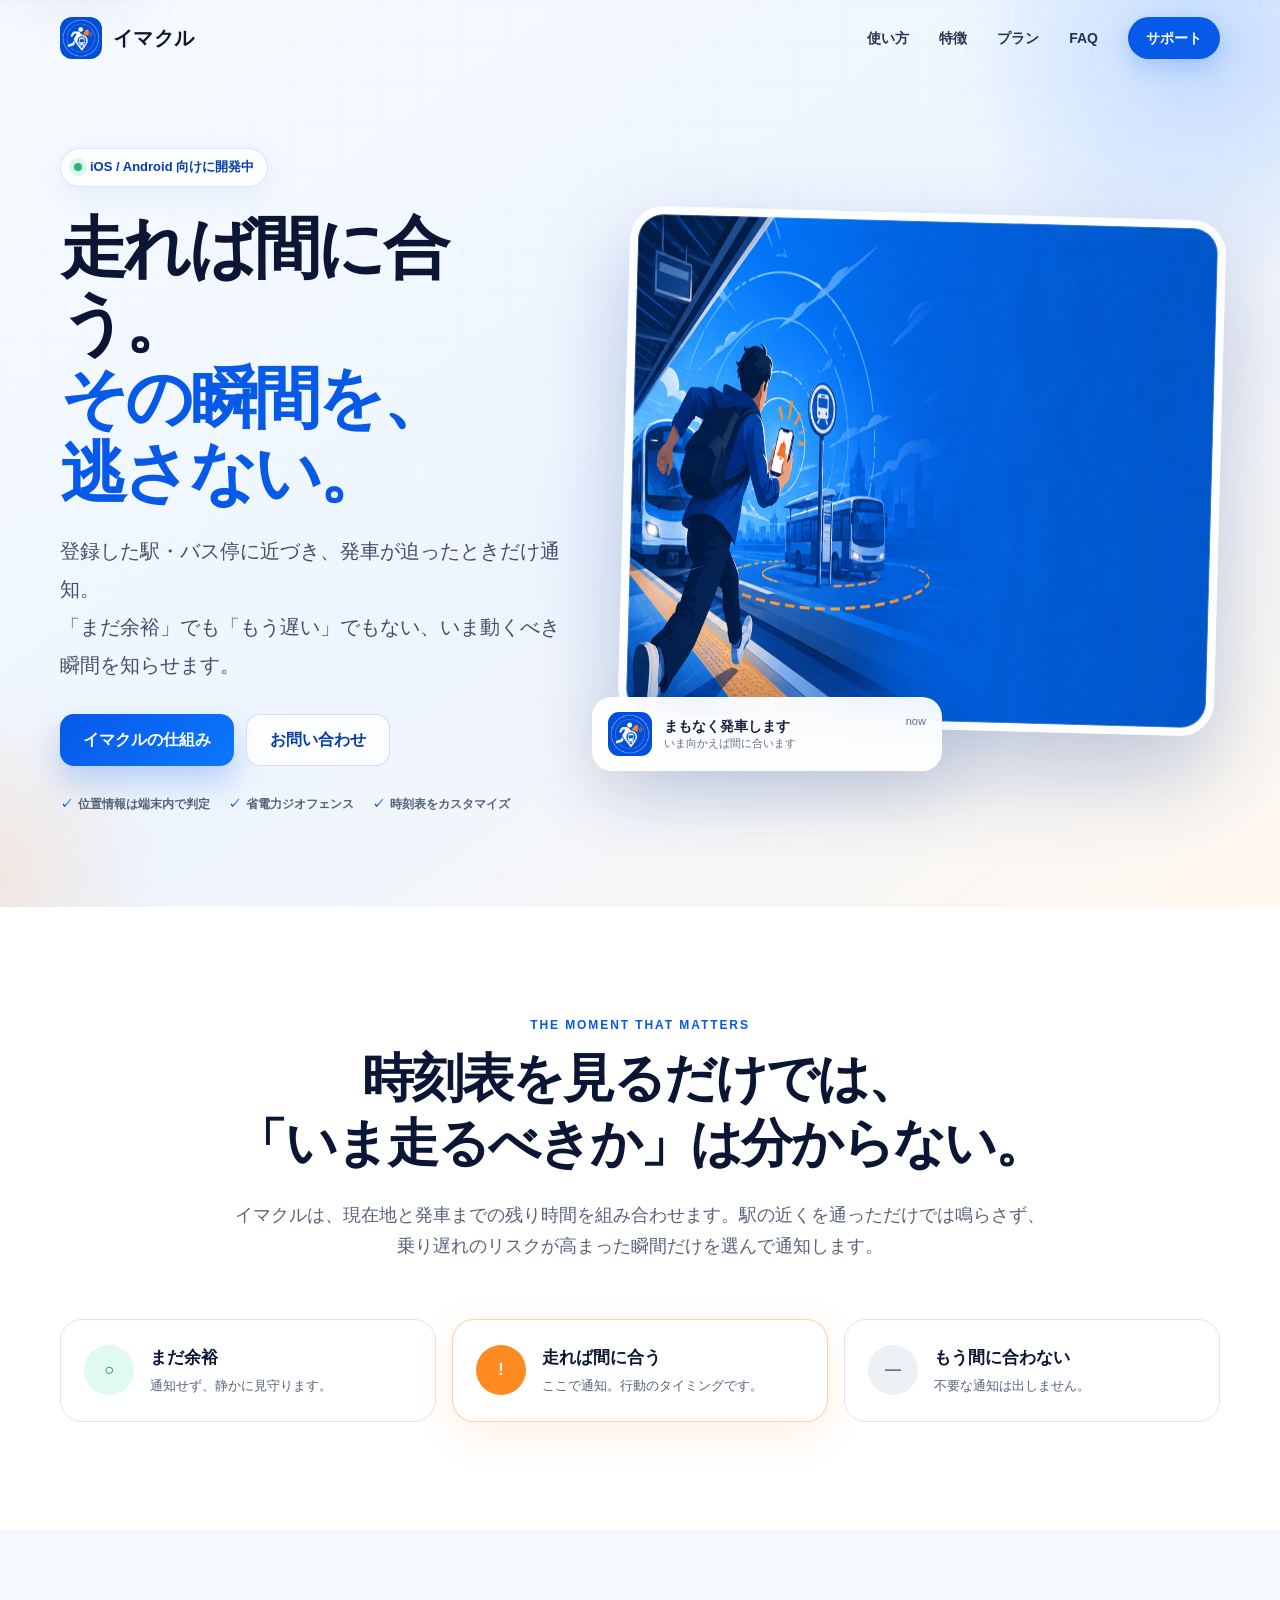
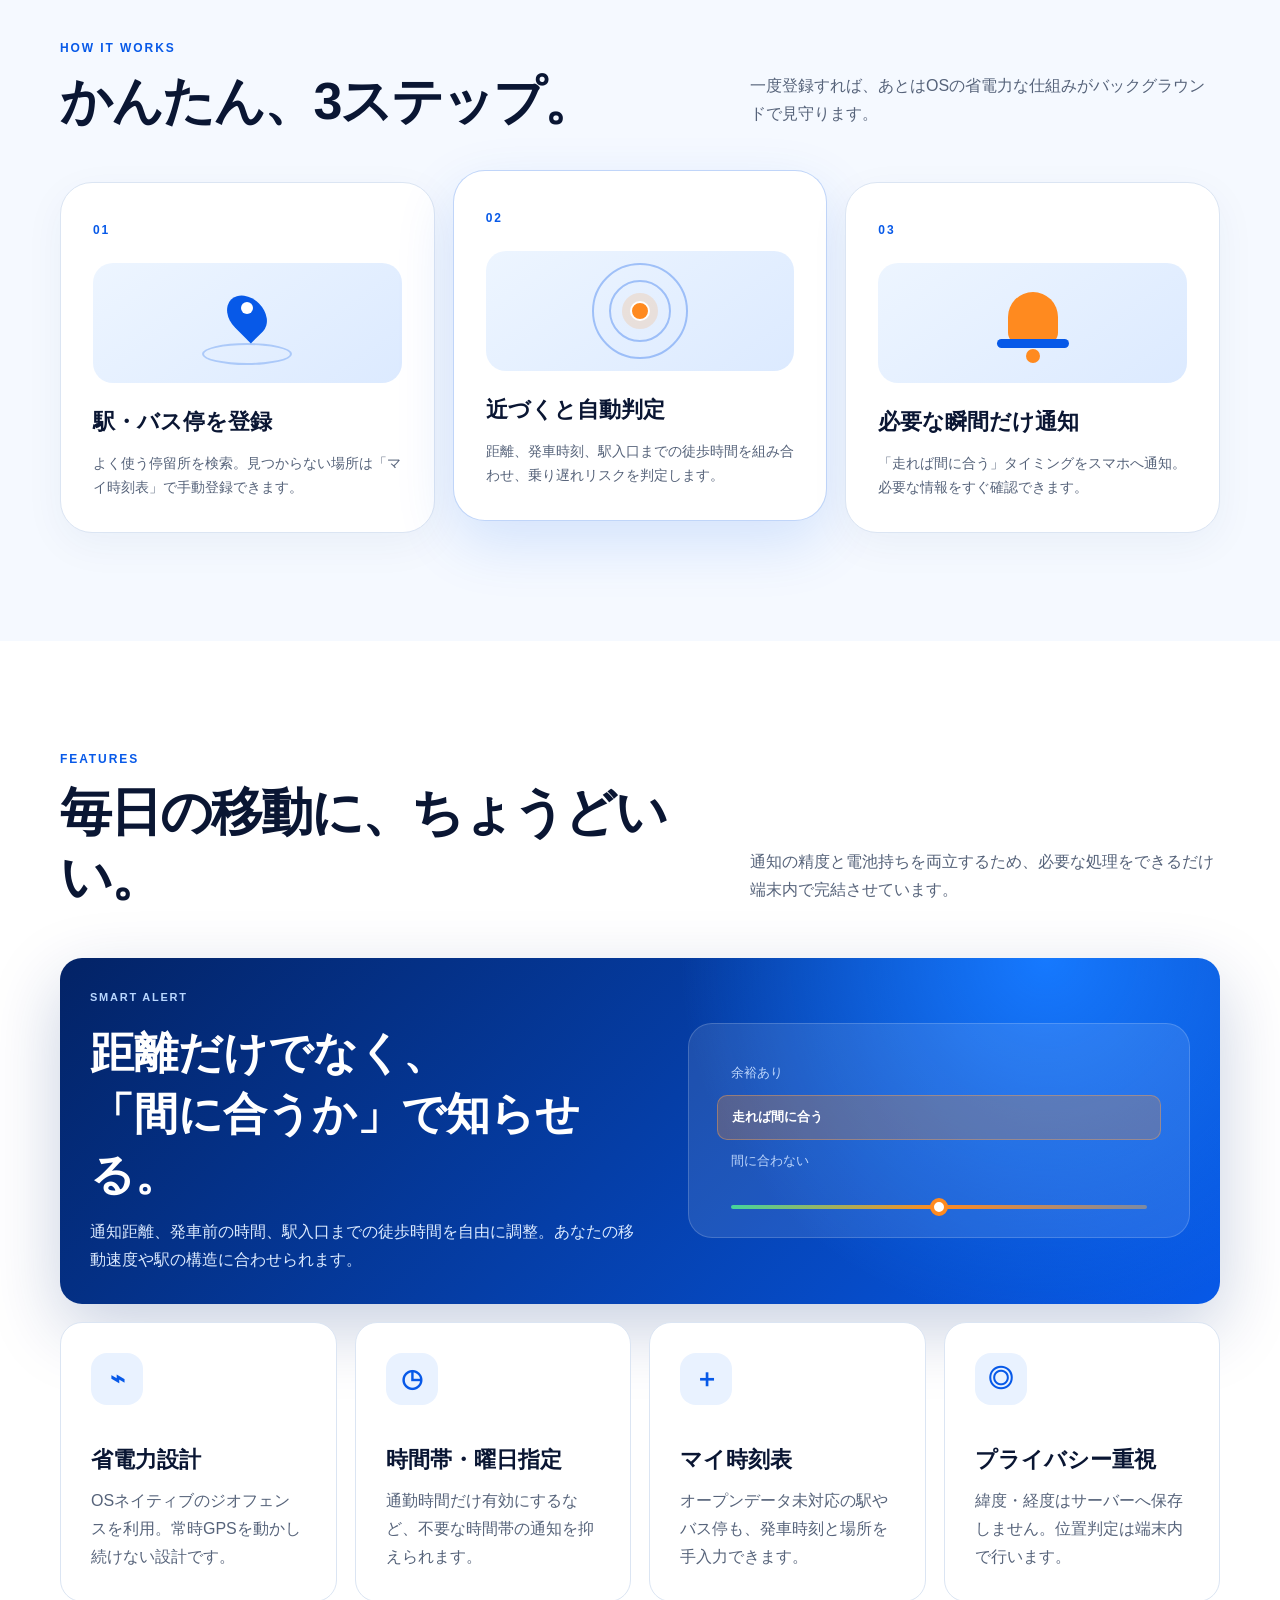
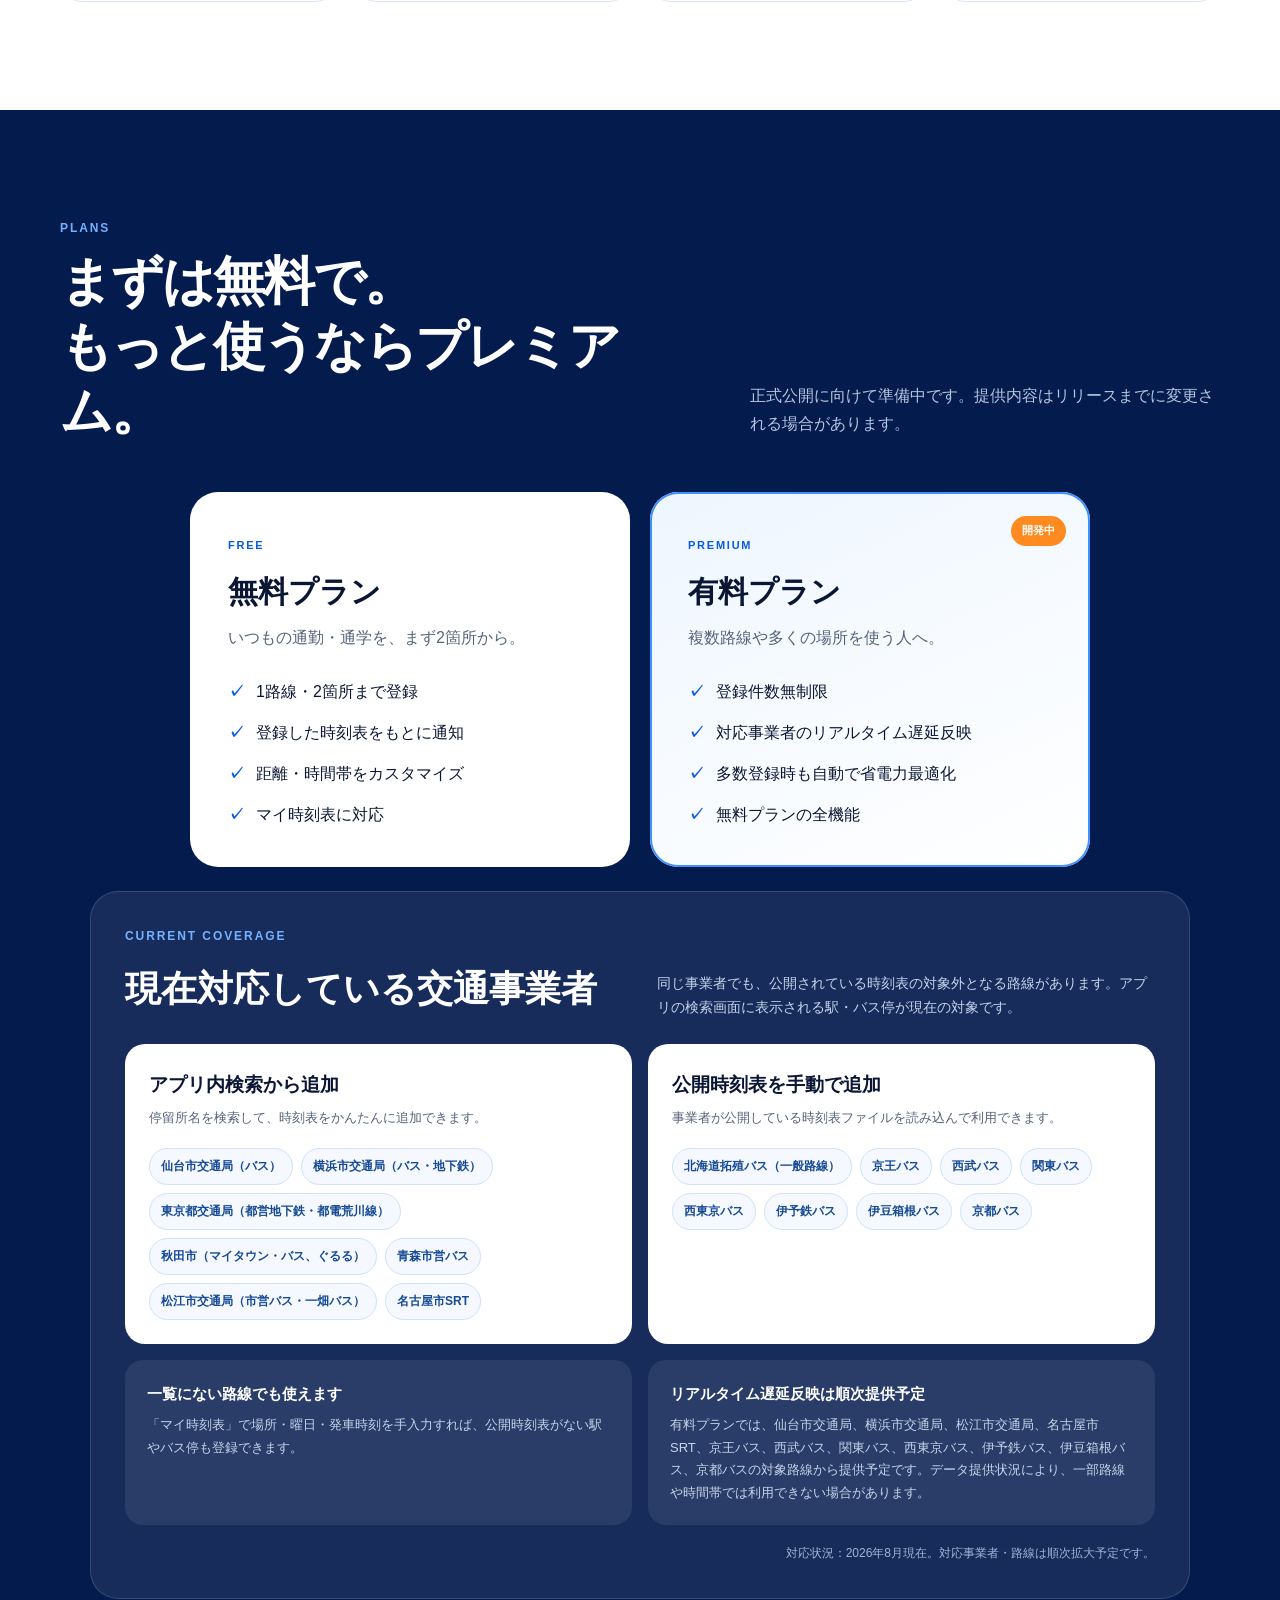
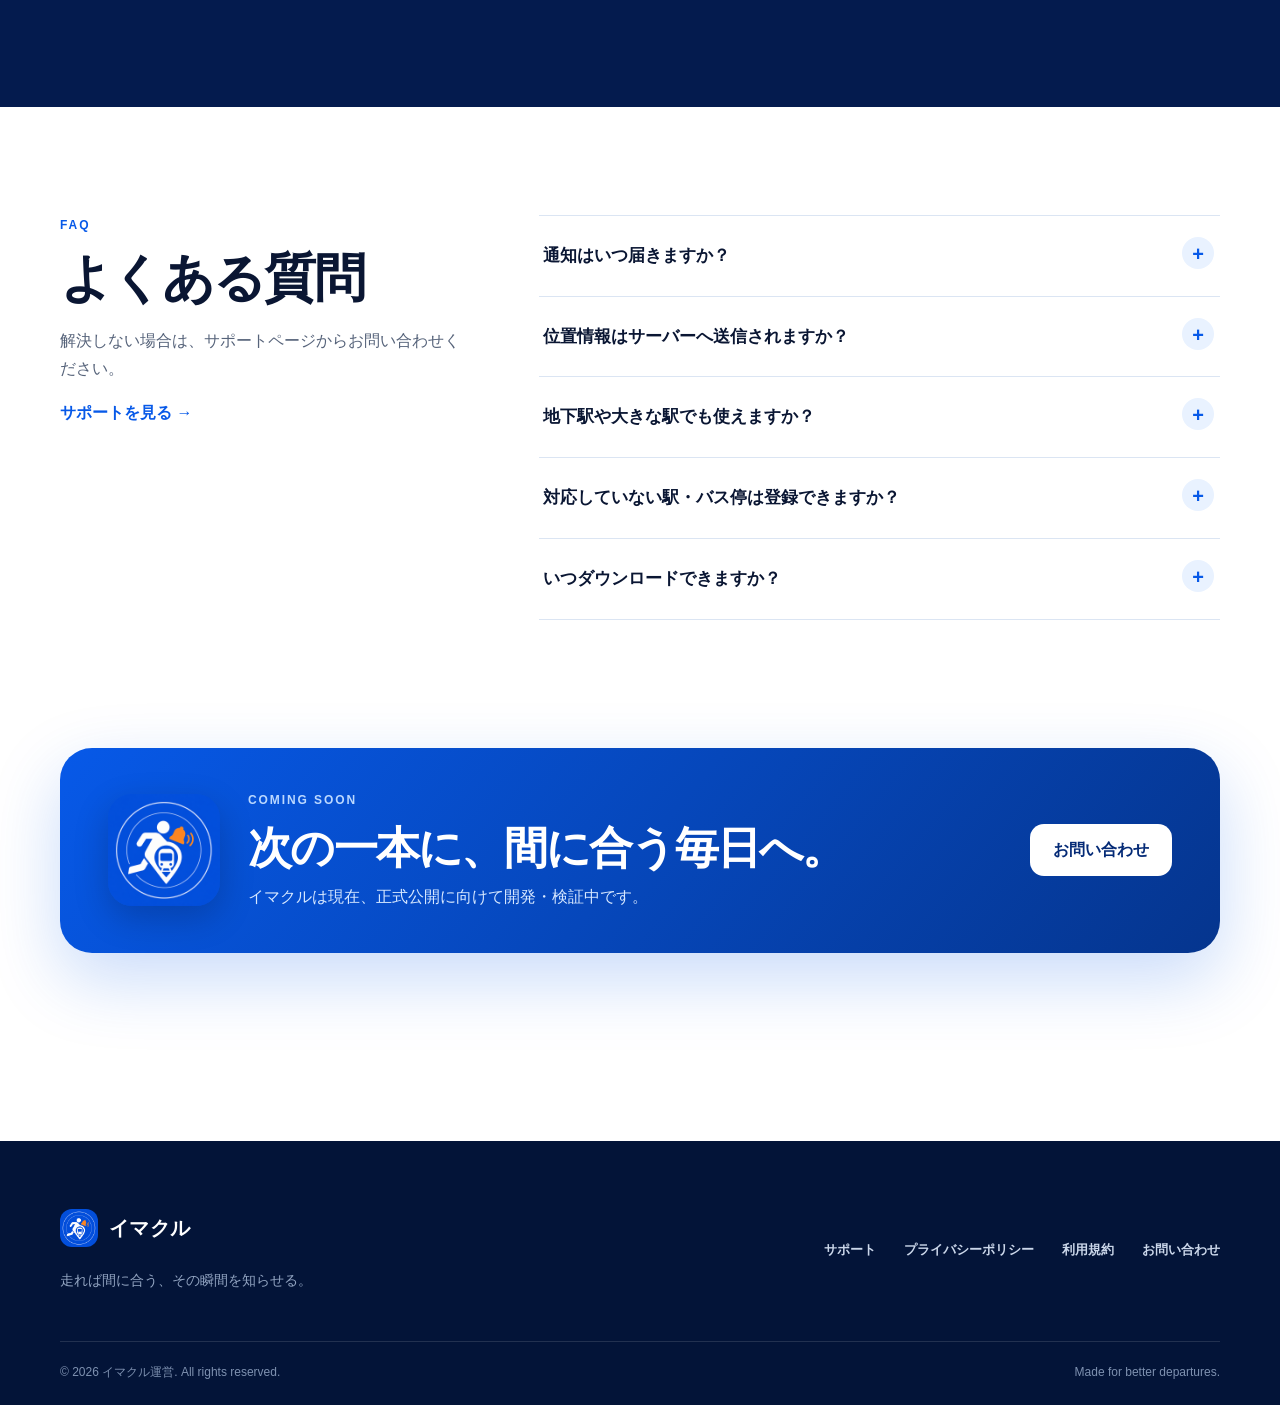
==== index.html @ cb5fbac8 "Clarify plans and supported routes" ====
<!doctype html>
<html lang="ja">
<head>
  <meta charset="utf-8">
  <meta name="viewport" content="width=device-width, initial-scale=1">
  <meta name="theme-color" content="#0759e8">
  <meta name="description" content="イマクルは、駅やバス停への接近と発車時刻を組み合わせて、走れば間に合う瞬間を通知する乗り遅れ防止アプリです。">
  <meta property="og:type" content="website">
  <meta property="og:locale" content="ja_JP">
  <meta property="og:title" content="イマクル — 走れば間に合う、その瞬間を知らせる">
  <meta property="og:description" content="駅・バス停への接近と発車時刻から、いま動けば間に合う瞬間だけをスマホへ通知。">
  <meta property="og:url" content="https://keyanbaitian6-cell.github.io/">
  <meta property="og:image" content="https://keyanbaitian6-cell.github.io/assets/imakuru-hero.png">
  <meta name="twitter:card" content="summary_large_image">
  <link rel="canonical" href="https://keyanbaitian6-cell.github.io/">
  <link rel="icon" href="assets/favicon.png" type="image/png">
  <link rel="apple-touch-icon" href="assets/imakuru-icon.png">
  <link rel="manifest" href="manifest.webmanifest">
  <link rel="stylesheet" href="styles.css">
  <title>イマクル — 走れば間に合う、その瞬間を知らせる</title>
  <script type="application/ld+json">
  {
    "@context": "https://schema.org",
    "@type": "SoftwareApplication",
    "name": "イマクル",
    "alternateName": "Imakuru",
    "applicationCategory": "TravelApplication",
    "operatingSystem": "iOS, Android",
    "description": "駅・バス停への接近と発車時刻を組み合わせた乗り遅れ防止通知アプリ",
    "url": "https://keyanbaitian6-cell.github.io/",
    "image": "https://keyanbaitian6-cell.github.io/assets/imakuru-icon.png",
    "author": {
      "@type": "Organization",
      "name": "イマクル運営"
    }
  }
  </script>
</head>
<body>
  <a class="skip-link" href="#main">本文へ移動</a>
  <header class="site-header" data-header>
    <div class="container nav-shell">
      <a class="brand" href="./" aria-label="イマクル公式ホーム">
        <img src="assets/imakuru-icon.png" alt="" width="42" height="42">
        <span>イマクル</span>
      </a>
      <button class="nav-toggle" type="button" aria-expanded="false" aria-controls="site-nav" data-nav-toggle>
        <span class="sr-only">メニューを開く</span>
        <span></span><span></span><span></span>
      </button>
      <nav id="site-nav" class="site-nav" aria-label="メインナビゲーション" data-nav>
        <a href="#how">使い方</a>
        <a href="#features">特徴</a>
        <a href="#plans">プラン</a>
        <a href="#faq">FAQ</a>
        <a class="nav-cta" href="support.html">サポート</a>
      </nav>
    </div>
  </header>

  <main id="main">
    <section class="hero">
      <div class="hero-glow hero-glow-one"></div>
      <div class="hero-glow hero-glow-two"></div>
      <div class="container hero-grid">
        <div class="hero-copy">
          <div class="eyebrow"><span class="status-dot"></span> iOS / Android 向けに開発中</div>
          <h1>走れば間に合う。<br><span>その瞬間を、<br>逃さない。</span></h1>
          <p class="hero-lead">登録した駅・バス停に近づき、発車が迫ったときだけ通知。<br class="desktop-only">「まだ余裕」でも「もう遅い」でもない、いま動くべき瞬間を知らせます。</p>
          <div class="hero-actions">
            <a class="button button-primary" href="#how">イマクルの仕組み</a>
            <a class="button button-secondary" href="support.html">お問い合わせ</a>
          </div>
          <div class="hero-meta" aria-label="イマクルの特徴">
            <span>位置情報は端末内で判定</span>
            <span>省電力ジオフェンス</span>
            <span>時刻表をカスタマイズ</span>
          </div>
        </div>
        <div class="hero-visual">
          <div class="hero-image-frame">
            <img src="assets/imakuru-hero.png" alt="駅へ向かって走る人と、電車・バスを描いたイマクルのイメージ" width="1024" height="500">
          </div>
          <div class="alert-card" aria-hidden="true">
            <img src="assets/imakuru-icon.png" alt="" width="44" height="44">
            <div>
              <strong>まもなく発車します</strong>
              <span>いま向かえば間に合います</span>
            </div>
            <span class="alert-time">now</span>
          </div>
        </div>
      </div>
    </section>

    <section class="problem-section section">
      <div class="container narrow center">
        <p class="section-kicker">THE MOMENT THAT MATTERS</p>
        <h2>時刻表を見るだけでは、<br>「いま走るべきか」は分からない。</h2>
        <p class="section-intro">イマクルは、現在地と発車までの残り時間を組み合わせます。駅の近くを通っただけでは鳴らさず、乗り遅れのリスクが高まった瞬間だけを選んで通知します。</p>
      </div>
      <div class="container signal-grid">
        <article class="signal-card safe">
          <span class="signal-icon">○</span>
          <div><strong>まだ余裕</strong><p>通知せず、静かに見守ります。</p></div>
        </article>
        <article class="signal-card run">
          <span class="signal-icon">!</span>
          <div><strong>走れば間に合う</strong><p>ここで通知。行動のタイミングです。</p></div>
        </article>
        <article class="signal-card missed">
          <span class="signal-icon">—</span>
          <div><strong>もう間に合わない</strong><p>不要な通知は出しません。</p></div>
        </article>
      </div>
    </section>

    <section id="how" class="section section-tint">
      <div class="container">
        <div class="section-heading">
          <div><p class="section-kicker">HOW IT WORKS</p><h2>かんたん、3ステップ。</h2></div>
          <p>一度登録すれば、あとはOSの省電力な仕組みがバックグラウンドで見守ります。</p>
        </div>
        <div class="steps-grid">
          <article class="step-card">
            <span class="step-number">01</span>
            <div class="step-art pin-art"><span></span></div>
            <h3>駅・バス停を登録</h3>
            <p>よく使う停留所を検索。見つからない場所は「マイ時刻表」で手動登録できます。</p>
          </article>
          <article class="step-card featured">
            <span class="step-number">02</span>
            <div class="step-art radar-art"><span></span></div>
            <h3>近づくと自動判定</h3>
            <p>距離、発車時刻、駅入口までの徒歩時間を組み合わせ、乗り遅れリスクを判定します。</p>
          </article>
          <article class="step-card">
            <span class="step-number">03</span>
            <div class="step-art bell-art"><span></span></div>
            <h3>必要な瞬間だけ通知</h3>
            <p>「走れば間に合う」タイミングをスマホへ通知。必要な情報をすぐ確認できます。</p>
          </article>
        </div>
      </div>
    </section>

    <section id="features" class="section">
      <div class="container">
        <div class="section-heading">
          <div><p class="section-kicker">FEATURES</p><h2>毎日の移動に、ちょうどいい。</h2></div>
          <p>通知の精度と電池持ちを両立するため、必要な処理をできるだけ端末内で完結させています。</p>
        </div>
        <div class="feature-grid">
          <article class="feature-card feature-wide blue-card">
            <div class="feature-copy">
              <span class="feature-label">SMART ALERT</span>
              <h3>距離だけでなく、<br>「間に合うか」で知らせる。</h3>
              <p>通知距離、発車前の時間、駅入口までの徒歩時間を自由に調整。あなたの移動速度や駅の構造に合わせられます。</p>
            </div>
            <div class="risk-meter" aria-hidden="true">
              <span>余裕あり</span><span class="active">走れば間に合う</span><span>間に合わない</span>
              <div class="meter-line"><i></i></div>
            </div>
          </article>
          <article class="feature-card">
            <span class="feature-symbol">⌁</span>
            <h3>省電力設計</h3>
            <p>OSネイティブのジオフェンスを利用。常時GPSを動かし続けない設計です。</p>
          </article>
          <article class="feature-card">
            <span class="feature-symbol">◷</span>
            <h3>時間帯・曜日指定</h3>
            <p>通勤時間だけ有効にするなど、不要な時間帯の通知を抑えられます。</p>
          </article>
          <article class="feature-card">
            <span class="feature-symbol">＋</span>
            <h3>マイ時刻表</h3>
            <p>オープンデータ未対応の駅やバス停も、発車時刻と場所を手入力できます。</p>
          </article>
          <article class="feature-card">
            <span class="feature-symbol">◎</span>
            <h3>プライバシー重視</h3>
            <p>緯度・経度はサーバーへ保存しません。位置判定は端末内で行います。</p>
          </article>
        </div>
      </div>
    </section>

    <section id="plans" class="section section-dark">
      <div class="container">
        <div class="section-heading light">
          <div><p class="section-kicker">PLANS</p><h2>まずは無料で。<br>もっと使うならプレミアム。</h2></div>
          <p>正式公開に向けて準備中です。提供内容はリリースまでに変更される場合があります。</p>
        </div>
        <div class="plans-grid">
          <article class="plan-card">
            <span class="plan-name">FREE</span>
            <h3>無料プラン</h3>
            <p class="plan-lead">いつもの通勤・通学を、まず2箇所から。</p>
            <ul>
              <li>1路線・2箇所まで登録</li>
              <li>登録した時刻表をもとに通知</li>
              <li>距離・時間帯をカスタマイズ</li>
              <li>マイ時刻表に対応</li>
            </ul>
          </article>
          <article class="plan-card premium">
            <div class="plan-badge">開発中</div>
            <span class="plan-name">PREMIUM</span>
            <h3>有料プラン</h3>
            <p class="plan-lead">複数路線や多くの場所を使う人へ。</p>
            <ul>
              <li>登録件数無制限</li>
              <li>対応事業者のリアルタイム遅延反映</li>
              <li>多数登録時も自動で省電力最適化</li>
              <li>無料プランの全機能</li>
            </ul>
          </article>
        </div>
        <div class="coverage-panel" aria-labelledby="coverage-title">
          <div class="coverage-heading">
            <div><p class="section-kicker">CURRENT COVERAGE</p><h3 id="coverage-title">現在対応している交通事業者</h3></div>
            <p>同じ事業者でも、公開されている時刻表の対象外となる路線があります。アプリの検索画面に表示される駅・バス停が現在の対象です。</p>
          </div>
          <div class="coverage-columns">
            <div class="coverage-group">
              <h4>アプリ内検索から追加</h4>
              <p>停留所名を検索して、時刻表をかんたんに追加できます。</p>
              <ul class="coverage-tags">
                <li>仙台市交通局（バス）</li>
                <li>横浜市交通局（バス・地下鉄）</li>
                <li>東京都交通局（都営地下鉄・都電荒川線）</li>
                <li>秋田市（マイタウン・バス、ぐるる）</li>
                <li>青森市営バス</li>
                <li>松江市交通局（市営バス・一畑バス）</li>
                <li>名古屋市SRT</li>
              </ul>
            </div>
            <div class="coverage-group">
              <h4>公開時刻表を手動で追加</h4>
              <p>事業者が公開している時刻表ファイルを読み込んで利用できます。</p>
              <ul class="coverage-tags">
                <li>北海道拓殖バス（一般路線）</li>
                <li>京王バス</li>
                <li>西武バス</li>
                <li>関東バス</li>
                <li>西東京バス</li>
                <li>伊予鉄バス</li>
                <li>伊豆箱根バス</li>
                <li>京都バス</li>
              </ul>
            </div>
          </div>
          <div class="coverage-note">
            <div><strong>一覧にない路線でも使えます</strong><p>「マイ時刻表」で場所・曜日・発車時刻を手入力すれば、公開時刻表がない駅やバス停も登録できます。</p></div>
            <div><strong>リアルタイム遅延反映は順次提供予定</strong><p>有料プランでは、仙台市交通局、横浜市交通局、松江市交通局、名古屋市SRT、京王バス、西武バス、関東バス、西東京バス、伊予鉄バス、伊豆箱根バス、京都バスの対象路線から提供予定です。データ提供状況により、一部路線や時間帯では利用できない場合があります。</p></div>
          </div>
          <p class="coverage-updated">対応状況：2026年8月現在。対応事業者・路線は順次拡大予定です。</p>
        </div>
      </div>
    </section>

    <section id="faq" class="section">
      <div class="container faq-shell">
        <div class="faq-heading"><p class="section-kicker">FAQ</p><h2>よくある質問</h2><p>解決しない場合は、サポートページからお問い合わせください。</p><a class="text-link" href="support.html">サポートを見る →</a></div>
        <div class="faq-list">
          <details>
            <summary>通知はいつ届きますか？</summary>
            <p>登録地点へ近づき、発車までの残り時間が「走れば間に合う」範囲になったときに通知します。設定した徒歩所要時間も判定に使います。</p>
          </details>
          <details>
            <summary>位置情報はサーバーへ送信されますか？</summary>
            <p>緯度・経度そのものをイマクルのサーバーへ送信・保存することはありません。ジオフェンスと位置判定は端末内で処理します。</p>
          </details>
          <details>
            <summary>地下駅や大きな駅でも使えますか？</summary>
            <p>通知距離と駅入口までの徒歩所要時間を調整できます。地下や高層建物の周辺では位置精度が下がる場合があるため、実際の利用環境に合わせて設定してください。</p>
          </details>
          <details>
            <summary>対応していない駅・バス停は登録できますか？</summary>
            <p>「マイ時刻表」で場所、曜日、発車時刻を手動登録できます。オープンデータがない場所でも利用できます。</p>
          </details>
          <details>
            <summary>いつダウンロードできますか？</summary>
            <p>現在、iOS・Android版の正式公開に向けて検証とストア準備を進めています。公開時期が決まり次第、このサイトでお知らせします。</p>
          </details>
        </div>
      </div>
    </section>

    <section class="section final-cta">
      <div class="container cta-card">
        <img src="assets/imakuru-icon.png" alt="イマクルのアプリアイコン" width="112" height="112">
        <div><p class="section-kicker">COMING SOON</p><h2>次の一本に、間に合う毎日へ。</h2><p>イマクルは現在、正式公開に向けて開発・検証中です。</p></div>
        <a class="button button-light" href="mailto:keyanbaitian6@gmail.com?subject=イマクルについてのお問い合わせ">お問い合わせ</a>
      </div>
    </section>
  </main>

  <footer class="site-footer">
    <div class="container footer-grid">
      <div class="footer-brand"><a class="brand" href="./"><img src="assets/imakuru-icon.png" alt="" width="38" height="38"><span>イマクル</span></a><p>走れば間に合う、その瞬間を知らせる。</p></div>
      <div class="footer-links"><a href="support.html">サポート</a><a href="privacy.html">プライバシーポリシー</a><a href="terms.html">利用規約</a><a href="mailto:keyanbaitian6@gmail.com">お問い合わせ</a></div>
    </div>
    <div class="container footer-bottom"><span>© <span data-year>2026</span> イマクル運営. All rights reserved.</span><span>Made for better departures.</span></div>
  </footer>
  <script src="script.js" defer></script>
</body>
</html>
---- styles.css ----
:root {
  --blue-950: #031b52;
  --blue-900: #042a76;
  --blue-800: #073da9;
  --blue-700: #0759e8;
  --blue-600: #0a6cff;
  --blue-100: #e9f2ff;
  --blue-50: #f5f9ff;
  --orange: #ff8a1f;
  --ink: #0a1633;
  --muted: #56637a;
  --line: #dbe5f3;
  --surface: #ffffff;
  --shadow: 0 24px 70px rgba(11, 53, 126, .14);
  --radius-lg: 32px;
  --radius-md: 22px;
  --container: 1160px;
}

* { box-sizing: border-box; }
html { scroll-behavior: smooth; }
body {
  margin: 0;
  color: var(--ink);
  background: var(--surface);
  font-family: -apple-system, BlinkMacSystemFont, "Segoe UI", "Noto Sans JP", "Hiragino Kaku Gothic ProN", Meiryo, sans-serif;
  font-size: 16px;
  line-height: 1.75;
  -webkit-font-smoothing: antialiased;
}
img { display: block; max-width: 100%; }
a { color: inherit; text-decoration: none; }
button, input, textarea { font: inherit; }
.container { width: min(calc(100% - 40px), var(--container)); margin-inline: auto; }
.narrow { max-width: 820px; }
.center { text-align: center; }
.sr-only { position: absolute; width: 1px; height: 1px; padding: 0; margin: -1px; overflow: hidden; clip: rect(0, 0, 0, 0); white-space: nowrap; border: 0; }
.skip-link { position: fixed; left: 16px; top: -80px; z-index: 1000; padding: 10px 16px; background: #fff; border-radius: 8px; box-shadow: var(--shadow); }
.skip-link:focus { top: 16px; }
:focus-visible { outline: 3px solid var(--orange); outline-offset: 4px; }

.site-header { position: fixed; inset: 0 0 auto; z-index: 100; border-bottom: 1px solid transparent; transition: .25s ease; }
.site-header.scrolled { background: rgba(255, 255, 255, .92); border-color: rgba(219, 229, 243, .9); backdrop-filter: blur(18px); }
.nav-shell { min-height: 76px; display: flex; align-items: center; justify-content: space-between; gap: 24px; }
.brand { display: inline-flex; align-items: center; gap: 11px; font-weight: 800; font-size: 20px; letter-spacing: .02em; }
.brand img { border-radius: 12px; }
.site-nav { display: flex; align-items: center; gap: 30px; color: #24334f; font-size: 14px; font-weight: 700; }
.site-nav a { transition: color .2s ease; }
.site-nav a:hover { color: var(--blue-700); }
.nav-cta { padding: 9px 18px; color: #fff !important; background: var(--blue-700); border-radius: 999px; box-shadow: 0 8px 24px rgba(7, 89, 232, .22); }
.nav-toggle { display: none; width: 44px; height: 44px; border: 0; background: transparent; border-radius: 10px; align-items: center; justify-content: center; flex-direction: column; gap: 5px; }
.nav-toggle span:not(.sr-only) { width: 23px; height: 2px; background: var(--ink); transition: .2s; }

.hero { position: relative; overflow: hidden; padding: 148px 0 92px; background: linear-gradient(145deg, #f7fbff 0%, #eef5ff 52%, #fff8ef 100%); }
.hero::before { content: ""; position: absolute; inset: 0; opacity: .32; background-image: linear-gradient(rgba(7, 89, 232, .08) 1px, transparent 1px), linear-gradient(90deg, rgba(7, 89, 232, .08) 1px, transparent 1px); background-size: 42px 42px; mask-image: linear-gradient(to bottom, #000, transparent 80%); }
.hero-glow { position: absolute; border-radius: 50%; filter: blur(2px); pointer-events: none; }
.hero-glow-one { width: 520px; height: 520px; right: -180px; top: -210px; background: radial-gradient(circle, rgba(7, 108, 255, .18), transparent 67%); }
.hero-glow-two { width: 400px; height: 400px; left: -220px; bottom: -170px; background: radial-gradient(circle, rgba(255, 138, 31, .15), transparent 67%); }
.hero-grid { position: relative; display: grid; grid-template-columns: .92fr 1.08fr; align-items: center; gap: 56px; }
.eyebrow { display: inline-flex; align-items: center; gap: 8px; padding: 7px 13px; color: var(--blue-800); background: rgba(255, 255, 255, .8); border: 1px solid rgba(7, 89, 232, .15); border-radius: 999px; font-size: 13px; font-weight: 800; box-shadow: 0 8px 30px rgba(7, 89, 232, .08); }
.status-dot { width: 8px; height: 8px; background: #25ba78; border-radius: 50%; box-shadow: 0 0 0 5px rgba(37, 186, 120, .14); }
.hero h1 { margin: 24px 0 20px; font-size: clamp(40px, 5.2vw, 72px); line-height: 1.13; letter-spacing: -.055em; }
.hero h1 span { color: var(--blue-700); }
.hero-lead { color: #42516b; font-size: clamp(17px, 1.8vw, 20px); line-height: 1.9; }
.hero-actions { display: flex; flex-wrap: wrap; gap: 12px; margin-top: 30px; }
.button { display: inline-flex; min-height: 52px; padding: 0 23px; align-items: center; justify-content: center; border-radius: 14px; font-weight: 800; transition: transform .2s ease, box-shadow .2s ease, background .2s ease; }
.button:hover { transform: translateY(-2px); }
.button-primary { color: #fff; background: linear-gradient(135deg, var(--blue-700), #0b77ff); box-shadow: 0 15px 32px rgba(7, 89, 232, .25); }
.button-secondary { color: var(--blue-800); background: rgba(255, 255, 255, .78); border: 1px solid rgba(7, 89, 232, .18); }
.button-light { color: var(--blue-900); background: #fff; white-space: nowrap; }
.hero-meta { display: flex; flex-wrap: wrap; gap: 9px 18px; margin-top: 28px; color: #55637a; font-size: 12px; font-weight: 700; }
.hero-meta span::before { content: "✓"; margin-right: 6px; color: var(--blue-700); }
.hero-visual { position: relative; padding: 22px 0 42px; }
.hero-image-frame { position: relative; overflow: hidden; border: 8px solid rgba(255, 255, 255, .9); border-radius: 34px; box-shadow: 0 36px 90px rgba(6, 51, 136, .25); transform: rotate(1.5deg); }
.hero-image-frame::after { content: ""; position: absolute; inset: 0; box-shadow: inset 0 0 0 1px rgba(255, 255, 255, .25); border-radius: 26px; }
.alert-card { position: absolute; left: -32px; bottom: 0; display: flex; align-items: center; gap: 12px; width: min(350px, 75%); padding: 14px 15px; color: #16213a; background: rgba(255, 255, 255, .94); border: 1px solid rgba(255, 255, 255, .9); border-radius: 20px; box-shadow: var(--shadow); backdrop-filter: blur(16px); }
.alert-card img { border-radius: 11px; }
.alert-card div { display: grid; min-width: 0; line-height: 1.35; }
.alert-card strong { font-size: 14px; }
.alert-card span { color: #647087; font-size: 11px; }
.alert-card .alert-time { margin-left: auto; align-self: flex-start; }

.section { padding: 108px 0; }
.section-tint { background: var(--blue-50); }
.section-kicker { margin: 0 0 10px; color: var(--blue-700); font-size: 12px; font-weight: 900; letter-spacing: .16em; }
.section h2 { margin: 0; font-size: clamp(32px, 4.2vw, 52px); line-height: 1.25; letter-spacing: -.04em; }
.section-intro { margin: 24px auto 0; color: var(--muted); font-size: 18px; }
.section-heading { display: flex; align-items: flex-end; justify-content: space-between; gap: 44px; margin-bottom: 48px; }
.section-heading > p { max-width: 470px; margin: 0 0 6px; color: var(--muted); }
.signal-grid { display: grid; grid-template-columns: repeat(3, 1fr); gap: 16px; margin-top: 56px; }
.signal-card { display: flex; align-items: center; gap: 16px; padding: 23px; border: 1px solid var(--line); border-radius: var(--radius-md); background: #fff; }
.signal-icon { display: grid; flex: 0 0 50px; height: 50px; place-items: center; border-radius: 50%; font-weight: 900; }
.signal-card strong { font-size: 17px; }
.signal-card p { margin: 3px 0 0; color: var(--muted); font-size: 13px; }
.signal-card.safe .signal-icon { color: #137856; background: #e0faef; }
.signal-card.run { border-color: rgba(255, 138, 31, .38); box-shadow: 0 12px 40px rgba(255, 138, 31, .12); }
.signal-card.run .signal-icon { color: #fff; background: var(--orange); }
.signal-card.missed .signal-icon { color: #637087; background: #edf1f6; }

.steps-grid { display: grid; grid-template-columns: repeat(3, 1fr); gap: 18px; }
.step-card { position: relative; padding: 32px; background: #fff; border: 1px solid var(--line); border-radius: var(--radius-lg); box-shadow: 0 12px 40px rgba(18, 60, 126, .05); }
.step-card.featured { transform: translateY(-12px); border-color: rgba(7, 89, 232, .25); box-shadow: 0 22px 60px rgba(7, 89, 232, .14); }
.step-number { color: var(--blue-700); font-size: 12px; font-weight: 900; letter-spacing: .16em; }
.step-art { position: relative; height: 120px; margin: 20px 0; overflow: hidden; border-radius: 20px; background: linear-gradient(145deg, #edf5ff, #dceaff); }
.step-art::before, .step-art::after, .step-art span { content: ""; position: absolute; }
.pin-art::before { width: 34px; height: 45px; left: calc(50% - 17px); top: 30px; background: var(--blue-700); border-radius: 50% 50% 50% 0; transform: rotate(-45deg); }
.pin-art::after { width: 12px; height: 12px; left: calc(50% - 6px); top: 39px; background: #fff; border-radius: 50%; }
.pin-art span { width: 90px; height: 22px; left: calc(50% - 45px); bottom: 18px; border: 2px solid rgba(7, 89, 232, .25); border-radius: 50%; }
.radar-art::before, .radar-art::after, .radar-art span { border: 2px solid rgba(7, 89, 232, .32); border-radius: 50%; left: 50%; top: 50%; transform: translate(-50%, -50%); }
.radar-art::before { width: 92px; height: 92px; }
.radar-art::after { width: 58px; height: 58px; }
.radar-art span { width: 20px; height: 20px; background: var(--orange); border-color: #fff; box-shadow: 0 0 0 8px rgba(255, 138, 31, .16); }
.bell-art::before { width: 50px; height: 52px; left: calc(50% - 25px); top: 29px; background: var(--orange); border-radius: 26px 26px 12px 12px; }
.bell-art::after { width: 72px; height: 9px; left: calc(50% - 36px); top: 76px; background: var(--blue-700); border-radius: 9px; }
.bell-art span { width: 14px; height: 14px; left: calc(50% - 7px); top: 86px; background: var(--orange); border-radius: 50%; }
.step-card h3 { margin: 0 0 9px; font-size: 22px; }
.step-card p { margin: 0; color: var(--muted); font-size: 14px; }

.feature-grid { display: grid; grid-template-columns: repeat(4, 1fr); gap: 18px; }
.feature-card { min-height: 260px; padding: 30px; border: 1px solid var(--line); border-radius: var(--radius-md); background: #fff; }
.feature-card.feature-wide { grid-column: span 4; min-height: 340px; display: grid; grid-template-columns: 1.05fr .95fr; align-items: center; gap: 44px; }
.blue-card { color: #fff; background: radial-gradient(circle at 85% 0%, #1679ff 0, transparent 35%), linear-gradient(135deg, #032366, #0759e8); border: 0; box-shadow: 0 24px 70px rgba(4, 42, 118, .22); }
.feature-label { display: block; margin-bottom: 16px; color: #b9d7ff; font-size: 11px; font-weight: 900; letter-spacing: .16em; }
.feature-card h3 { margin: 0 0 12px; font-size: 22px; line-height: 1.4; }
.feature-wide h3 { font-size: clamp(28px, 3.4vw, 44px); }
.feature-card p { margin: 0; color: var(--muted); }
.blue-card p { color: #dbeaff; }
.feature-symbol { display: grid; width: 52px; height: 52px; margin-bottom: 40px; place-items: center; color: var(--blue-700); background: var(--blue-100); border-radius: 16px; font-size: 25px; font-weight: 900; }
.risk-meter { padding: 28px; background: rgba(255, 255, 255, .1); border: 1px solid rgba(255, 255, 255, .17); border-radius: 24px; }
.risk-meter > span { display: block; padding: 10px 14px; color: #bcd5fb; font-size: 13px; }
.risk-meter > span.active { color: #fff; background: rgba(255, 138, 31, .24); border: 1px solid rgba(255, 168, 85, .38); border-radius: 10px; font-weight: 800; }
.meter-line { position: relative; height: 4px; margin: 22px 14px 0; background: linear-gradient(90deg, #45d59c, var(--orange), #7c8aa3); border-radius: 5px; }
.meter-line i { position: absolute; width: 18px; height: 18px; left: 50%; top: 50%; background: #fff; border: 4px solid var(--orange); border-radius: 50%; transform: translate(-50%, -50%); }

.section-dark { color: #fff; background: #041b4e; }
.section-heading.light > p { color: #b6c5df; }
.section-dark .section-kicker { color: #75b1ff; }
.plans-grid { display: grid; grid-template-columns: 1fr 1fr; gap: 20px; max-width: 900px; margin: 0 auto; }
.plan-card { position: relative; padding: 38px; color: var(--ink); background: #fff; border-radius: 28px; }
.plan-card.premium { background: linear-gradient(155deg, #eef6ff, #fff); box-shadow: inset 0 0 0 2px #3e91ff; }
.plan-name { color: var(--blue-700); font-size: 11px; font-weight: 900; letter-spacing: .16em; }
.plan-card h3 { margin: 8px 0 5px; font-size: 30px; }
.plan-lead { margin: 0 0 26px; color: var(--muted); }
.plan-card ul { display: grid; gap: 13px; margin: 0; padding: 0; list-style: none; }
.plan-card li { position: relative; padding-left: 28px; }
.plan-card li::before { content: "✓"; position: absolute; left: 0; color: var(--blue-700); font-weight: 900; }
.plan-badge { position: absolute; right: 24px; top: 24px; padding: 5px 11px; color: #fff; background: var(--orange); border-radius: 999px; font-size: 11px; font-weight: 900; }
.coverage-panel { max-width: 1100px; margin: 24px auto 0; padding: 34px; background: rgba(255, 255, 255, .08); border: 1px solid rgba(255, 255, 255, .14); border-radius: 28px; }
.coverage-heading { display: grid; grid-template-columns: 1fr 1fr; align-items: end; gap: 34px; margin-bottom: 24px; }
.coverage-heading h3 { margin: 6px 0 0; font-size: clamp(25px, 3vw, 36px); }
.coverage-heading > p { margin: 0; color: #c5d4eb; font-size: 14px; }
.coverage-columns { display: grid; grid-template-columns: 1fr 1fr; gap: 16px; }
.coverage-group { padding: 24px; color: var(--ink); background: #fff; border-radius: 20px; }
.coverage-group h4 { margin: 0 0 6px; font-size: 19px; }
.coverage-group > p { margin: 0 0 18px; color: var(--muted); font-size: 13px; }
.coverage-tags { display: flex; flex-wrap: wrap; gap: 8px; margin: 0; padding: 0; list-style: none; }
.coverage-tags li { padding: 7px 11px; color: #164a94; background: var(--blue-50); border: 1px solid #cfe1fb; border-radius: 999px; font-size: 12px; font-weight: 700; }
.coverage-note { display: grid; grid-template-columns: 1fr 1fr; gap: 16px; margin-top: 16px; }
.coverage-note > div { padding: 20px 22px; background: rgba(255, 255, 255, .08); border-radius: 18px; }
.coverage-note strong { color: #fff; font-size: 15px; }
.coverage-note p { margin: 6px 0 0; color: #c5d4eb; font-size: 13px; }
.coverage-updated { margin: 18px 0 0; color: #9eb6d8; font-size: 12px; text-align: right; }

.faq-shell { display: grid; grid-template-columns: .75fr 1.25fr; gap: 70px; }
.faq-heading { position: sticky; top: 120px; align-self: start; }
.faq-heading p:not(.section-kicker) { color: var(--muted); }
.text-link { color: var(--blue-700); font-weight: 800; }
.faq-list { border-top: 1px solid var(--line); }
.faq-list details { border-bottom: 1px solid var(--line); }
.faq-list summary { position: relative; padding: 25px 50px 25px 4px; cursor: pointer; font-size: 17px; font-weight: 800; list-style: none; }
.faq-list summary::-webkit-details-marker { display: none; }
.faq-list summary::after { content: "+"; position: absolute; right: 6px; top: 21px; display: grid; width: 32px; height: 32px; place-items: center; color: var(--blue-700); background: var(--blue-100); border-radius: 50%; font-size: 20px; }
.faq-list details[open] summary::after { content: "−"; }
.faq-list details p { margin: -6px 48px 24px 4px; color: var(--muted); }

.final-cta { padding-top: 20px; }
.cta-card { display: grid; grid-template-columns: auto 1fr auto; align-items: center; gap: 28px; padding: 42px 48px; color: #fff; background: linear-gradient(130deg, #0759e8, #05358e); border-radius: var(--radius-lg); box-shadow: 0 26px 70px rgba(7, 89, 232, .22); }
.cta-card img { border-radius: 24px; box-shadow: 0 12px 35px rgba(0, 0, 0, .2); }
.cta-card .section-kicker { color: #bbd8ff; }
.cta-card h2 { font-size: clamp(28px, 3.4vw, 44px); }
.cta-card p:not(.section-kicker) { margin: 8px 0 0; color: #d7e8ff; }

.site-footer { padding: 68px 0 22px; margin-top: 80px; color: #cbd7ea; background: #031438; }
.footer-grid { display: flex; justify-content: space-between; gap: 32px; padding-bottom: 48px; }
.footer-brand .brand { color: #fff; }
.footer-brand p { margin: 12px 0 0; color: #92a4c1; font-size: 14px; }
.footer-links { display: flex; flex-wrap: wrap; align-items: center; justify-content: flex-end; gap: 12px 28px; font-size: 13px; font-weight: 700; }
.footer-links a:hover { color: #fff; }
.footer-bottom { display: flex; justify-content: space-between; gap: 24px; padding-top: 20px; border-top: 1px solid rgba(255, 255, 255, .12); color: #7e91b0; font-size: 12px; }

/* Internal pages */
.page-hero { padding: 148px 0 64px; background: linear-gradient(145deg, #f7fbff, #edf5ff); border-bottom: 1px solid var(--line); }
.page-hero h1 { margin: 12px 0 12px; font-size: clamp(36px, 5vw, 58px); line-height: 1.2; letter-spacing: -.04em; }
.page-hero p { max-width: 720px; margin: 0; color: var(--muted); font-size: 17px; }
.document-layout { display: grid; grid-template-columns: 230px minmax(0, 760px); justify-content: center; gap: 70px; padding: 72px 0 110px; }
.document-nav { position: sticky; top: 110px; align-self: start; display: grid; gap: 9px; padding: 20px; background: var(--blue-50); border-radius: 18px; font-size: 13px; }
.document-nav strong { margin-bottom: 6px; }
.document-nav a { color: var(--muted); }
.document-nav a:hover { color: var(--blue-700); }
.document { min-width: 0; }
.document h2 { margin: 52px 0 14px; padding-top: 8px; font-size: 25px; letter-spacing: -.02em; }
.document h2:first-child { margin-top: 0; }
.document h3 { margin: 26px 0 10px; font-size: 19px; }
.document p, .document li { color: #41506a; }
.document li + li { margin-top: 6px; }
.document-meta { display: flex; flex-wrap: wrap; gap: 8px 20px; margin: 0 0 32px; padding: 17px 20px; background: var(--blue-50); border-radius: 14px; color: var(--muted); font-size: 13px; }
.notice-box { padding: 20px 22px; margin: 28px 0; background: #fff8ee; border-left: 4px solid var(--orange); border-radius: 0 14px 14px 0; }
.contact-card { padding: 26px; margin-top: 24px; background: var(--blue-50); border: 1px solid var(--line); border-radius: 18px; }
.contact-card a { color: var(--blue-700); font-weight: 800; }
.support-grid { display: grid; grid-template-columns: repeat(3, 1fr); gap: 18px; margin-top: 44px; }
.support-card { padding: 28px; background: #fff; border: 1px solid var(--line); border-radius: 22px; }
.support-card span { display: grid; width: 46px; height: 46px; margin-bottom: 22px; place-items: center; color: var(--blue-700); background: var(--blue-100); border-radius: 14px; font-size: 22px; font-weight: 900; }
.support-card h2 { margin: 0 0 8px; font-size: 20px; }
.support-card p { margin: 0; color: var(--muted); font-size: 14px; }
.support-form-card { display: grid; grid-template-columns: 1fr auto; align-items: center; gap: 30px; padding: 34px; margin-top: 24px; color: #fff; background: var(--blue-900); border-radius: 24px; }
.support-form-card h2 { margin: 0 0 5px; font-size: 26px; }
.support-form-card p { margin: 0; color: #c9dbf7; }

@media (max-width: 960px) {
  .hero-grid { grid-template-columns: 1fr; }
  .hero-copy { max-width: 720px; }
  .hero-visual { max-width: 760px; margin-inline: auto; }
  .signal-grid, .steps-grid { grid-template-columns: 1fr; }
  .step-card.featured { transform: none; }
  .feature-grid { grid-template-columns: 1fr 1fr; }
  .feature-card.feature-wide { grid-column: span 2; }
  .faq-shell { grid-template-columns: 1fr; gap: 36px; }
  .faq-heading { position: static; }
  .document-layout { grid-template-columns: 1fr; }
  .document-nav { display: none; }
  .support-grid { grid-template-columns: 1fr; }
}

@media (max-width: 760px) {
  .container { width: min(calc(100% - 28px), var(--container)); }
  .site-header { background: rgba(255, 255, 255, .92); backdrop-filter: blur(18px); }
  .nav-shell { min-height: 68px; }
  .nav-toggle { display: flex; }
  .site-nav { position: absolute; left: 14px; right: 14px; top: 72px; display: none; padding: 20px; align-items: stretch; flex-direction: column; gap: 8px; background: rgba(255, 255, 255, .98); border: 1px solid var(--line); border-radius: 20px; box-shadow: var(--shadow); }
  .site-nav.open { display: flex; }
  .site-nav a { padding: 10px 12px; }
  .nav-cta { text-align: center; }
  .hero { padding: 112px 0 68px; }
  .hero-grid { gap: 32px; }
  .hero h1 { margin-top: 18px; }
  .hero-lead { font-size: 16px; }
  .desktop-only { display: none; }
  .hero-image-frame { border-width: 5px; border-radius: 24px; transform: none; }
  .alert-card { left: 10px; right: 10px; width: auto; }
  .section { padding: 76px 0; }
  .section-heading { display: block; margin-bottom: 34px; }
  .section-heading > p { margin-top: 15px; }
  .feature-grid { grid-template-columns: 1fr; }
  .feature-card.feature-wide { grid-column: span 1; grid-template-columns: 1fr; min-height: 0; }
  .feature-card { min-height: 0; }
  .feature-symbol { margin-bottom: 26px; }
  .plans-grid { grid-template-columns: 1fr; }
  .coverage-panel { padding: 24px 18px; }
  .coverage-heading, .coverage-columns, .coverage-note { grid-template-columns: 1fr; }
  .coverage-heading { align-items: start; gap: 12px; }
  .coverage-updated { text-align: left; }
  .cta-card { grid-template-columns: 1fr; padding: 32px; text-align: center; }
  .cta-card img { width: 92px; margin-inline: auto; }
  .footer-grid, .footer-bottom { flex-direction: column; }
  .footer-links { justify-content: flex-start; }
  .page-hero { padding: 112px 0 48px; }
  .document-layout { padding: 52px 0 80px; }
  .support-form-card { grid-template-columns: 1fr; }
}

@media (prefers-reduced-motion: reduce) {
  *, *::before, *::after { scroll-behavior: auto !important; transition-duration: .01ms !important; animation-duration: .01ms !important; }
}
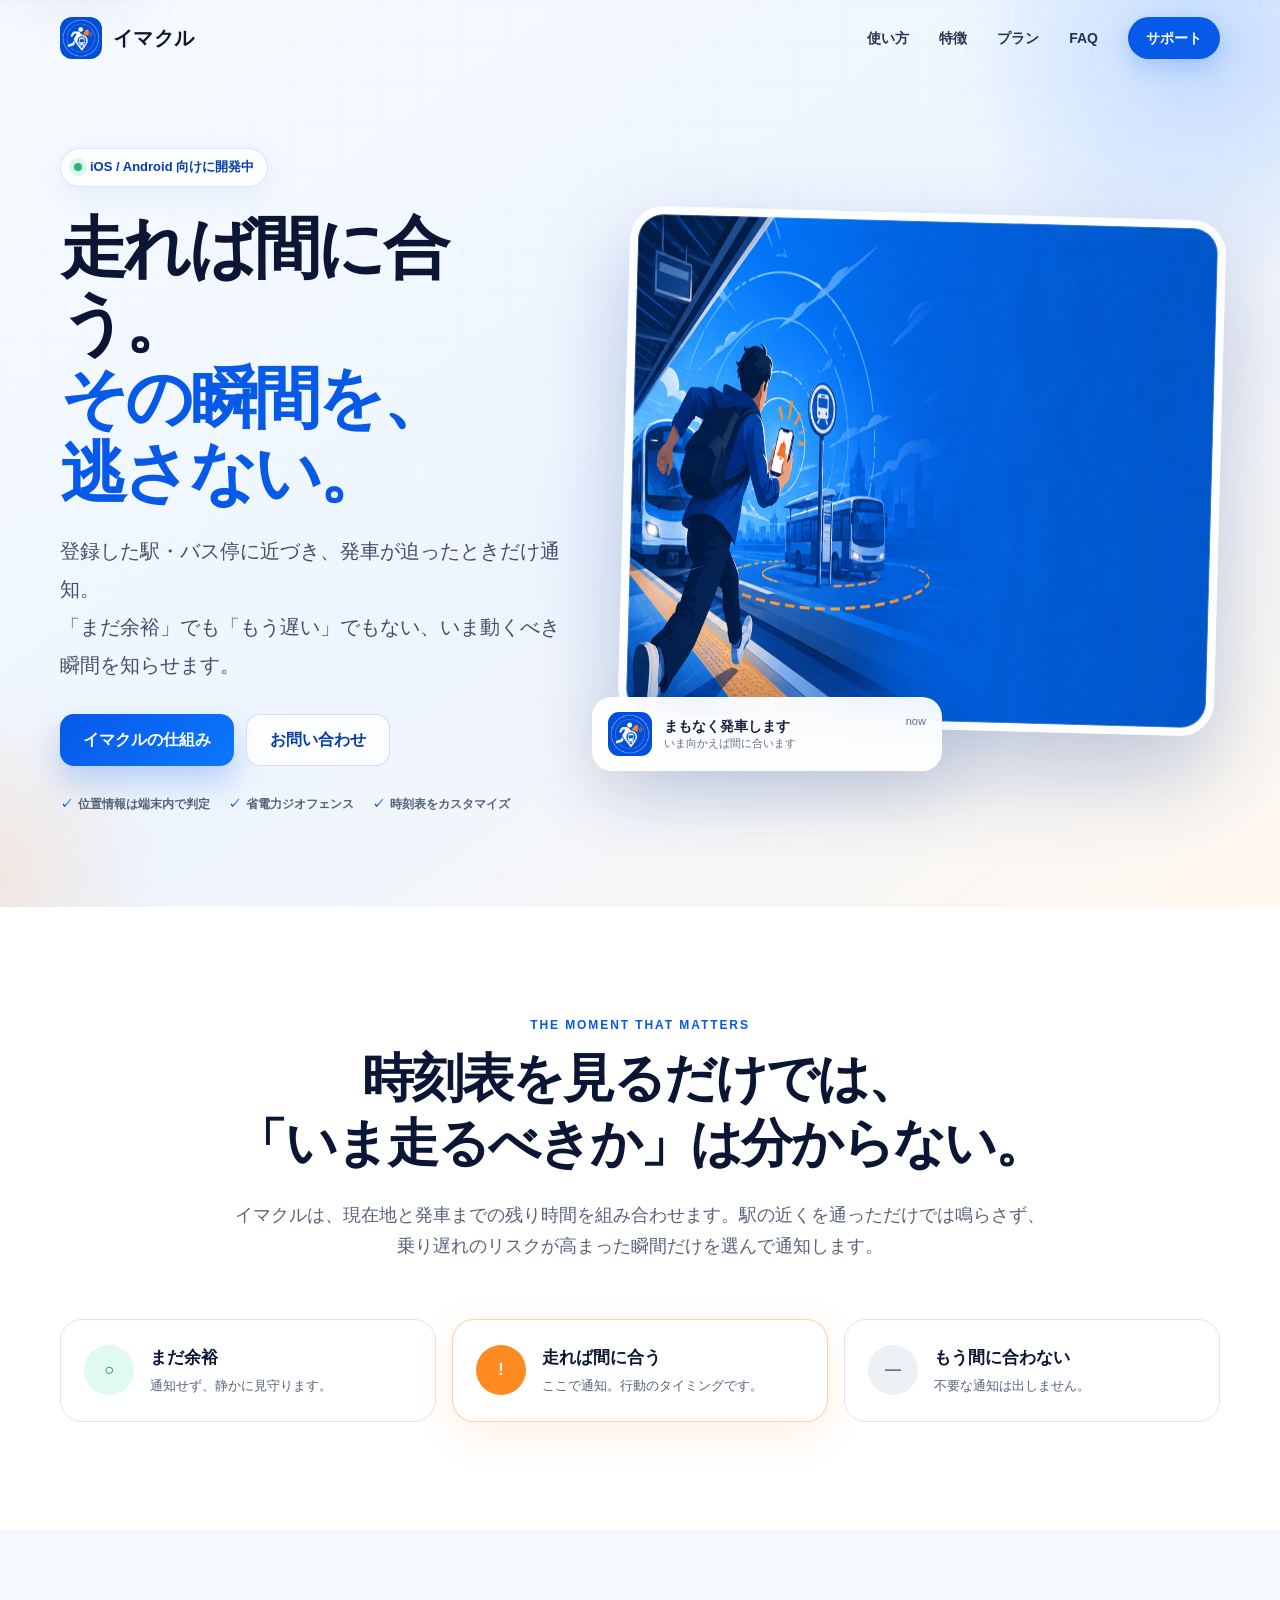
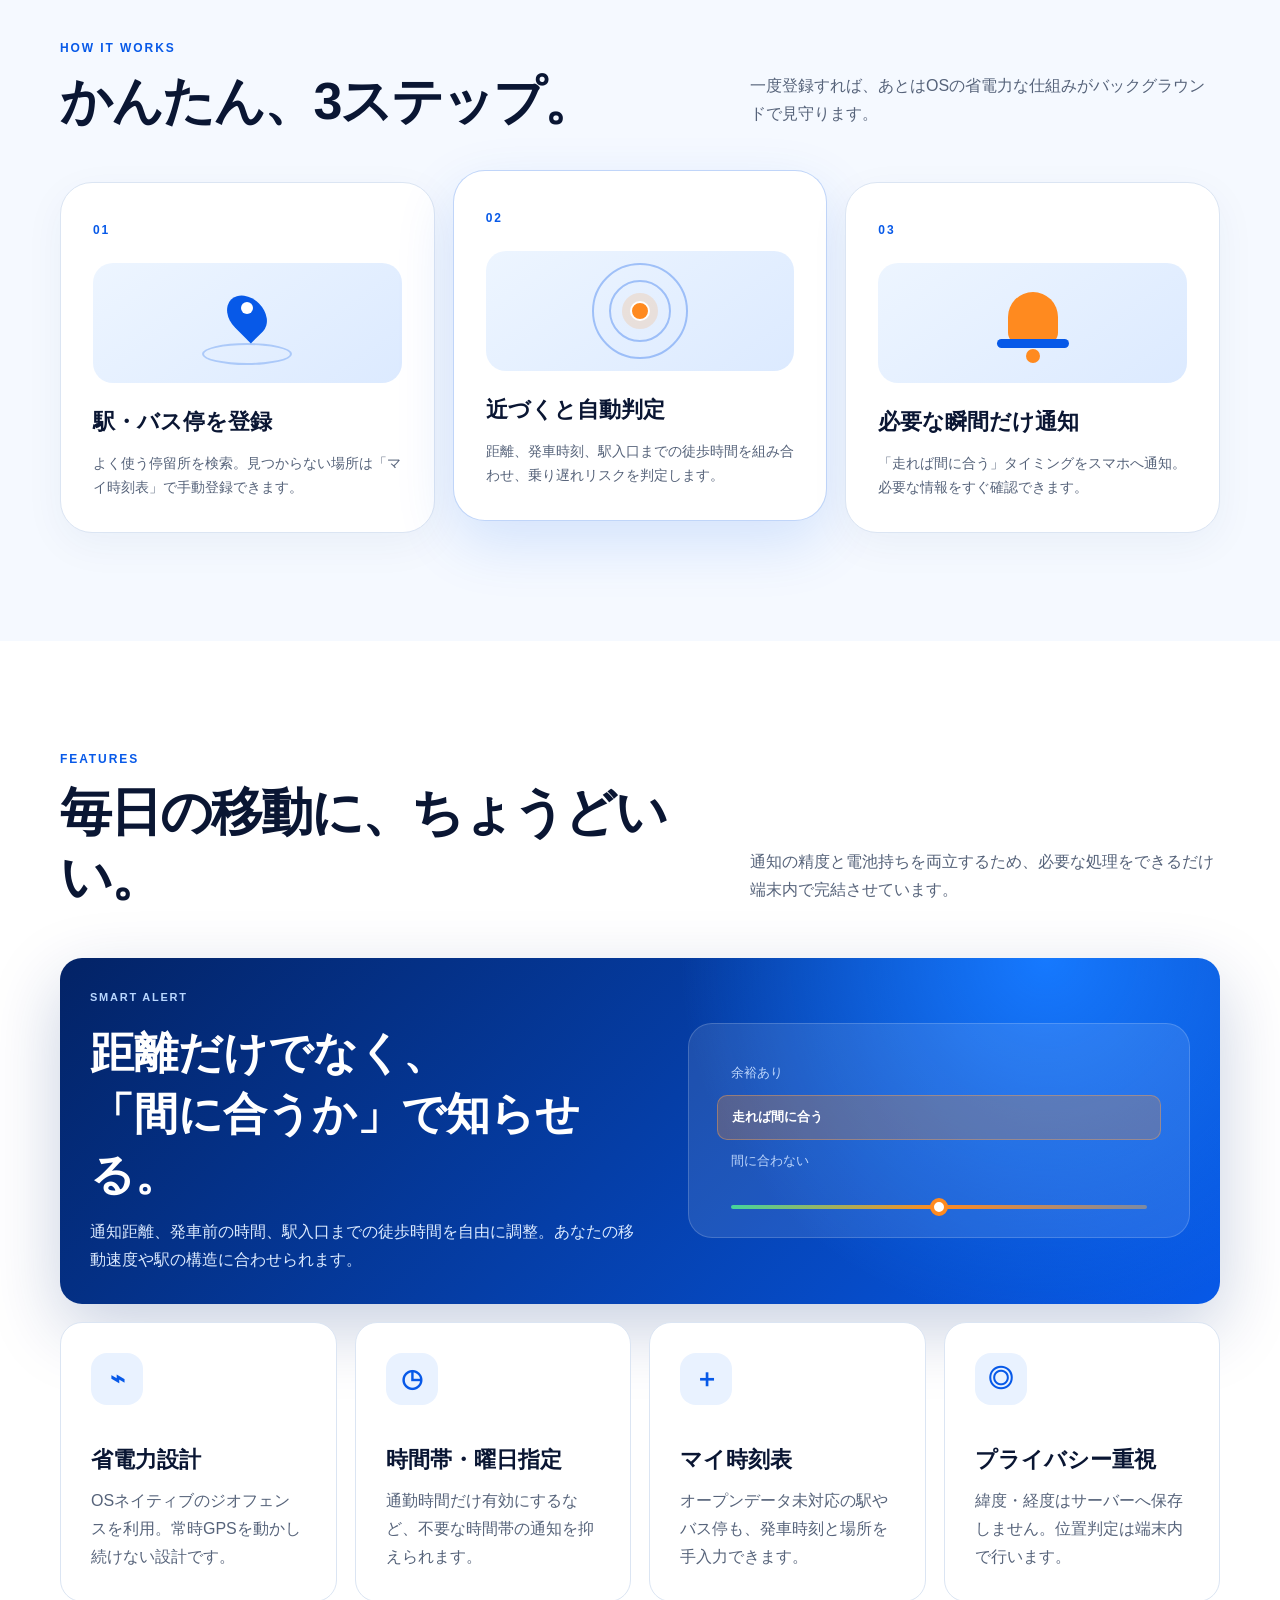
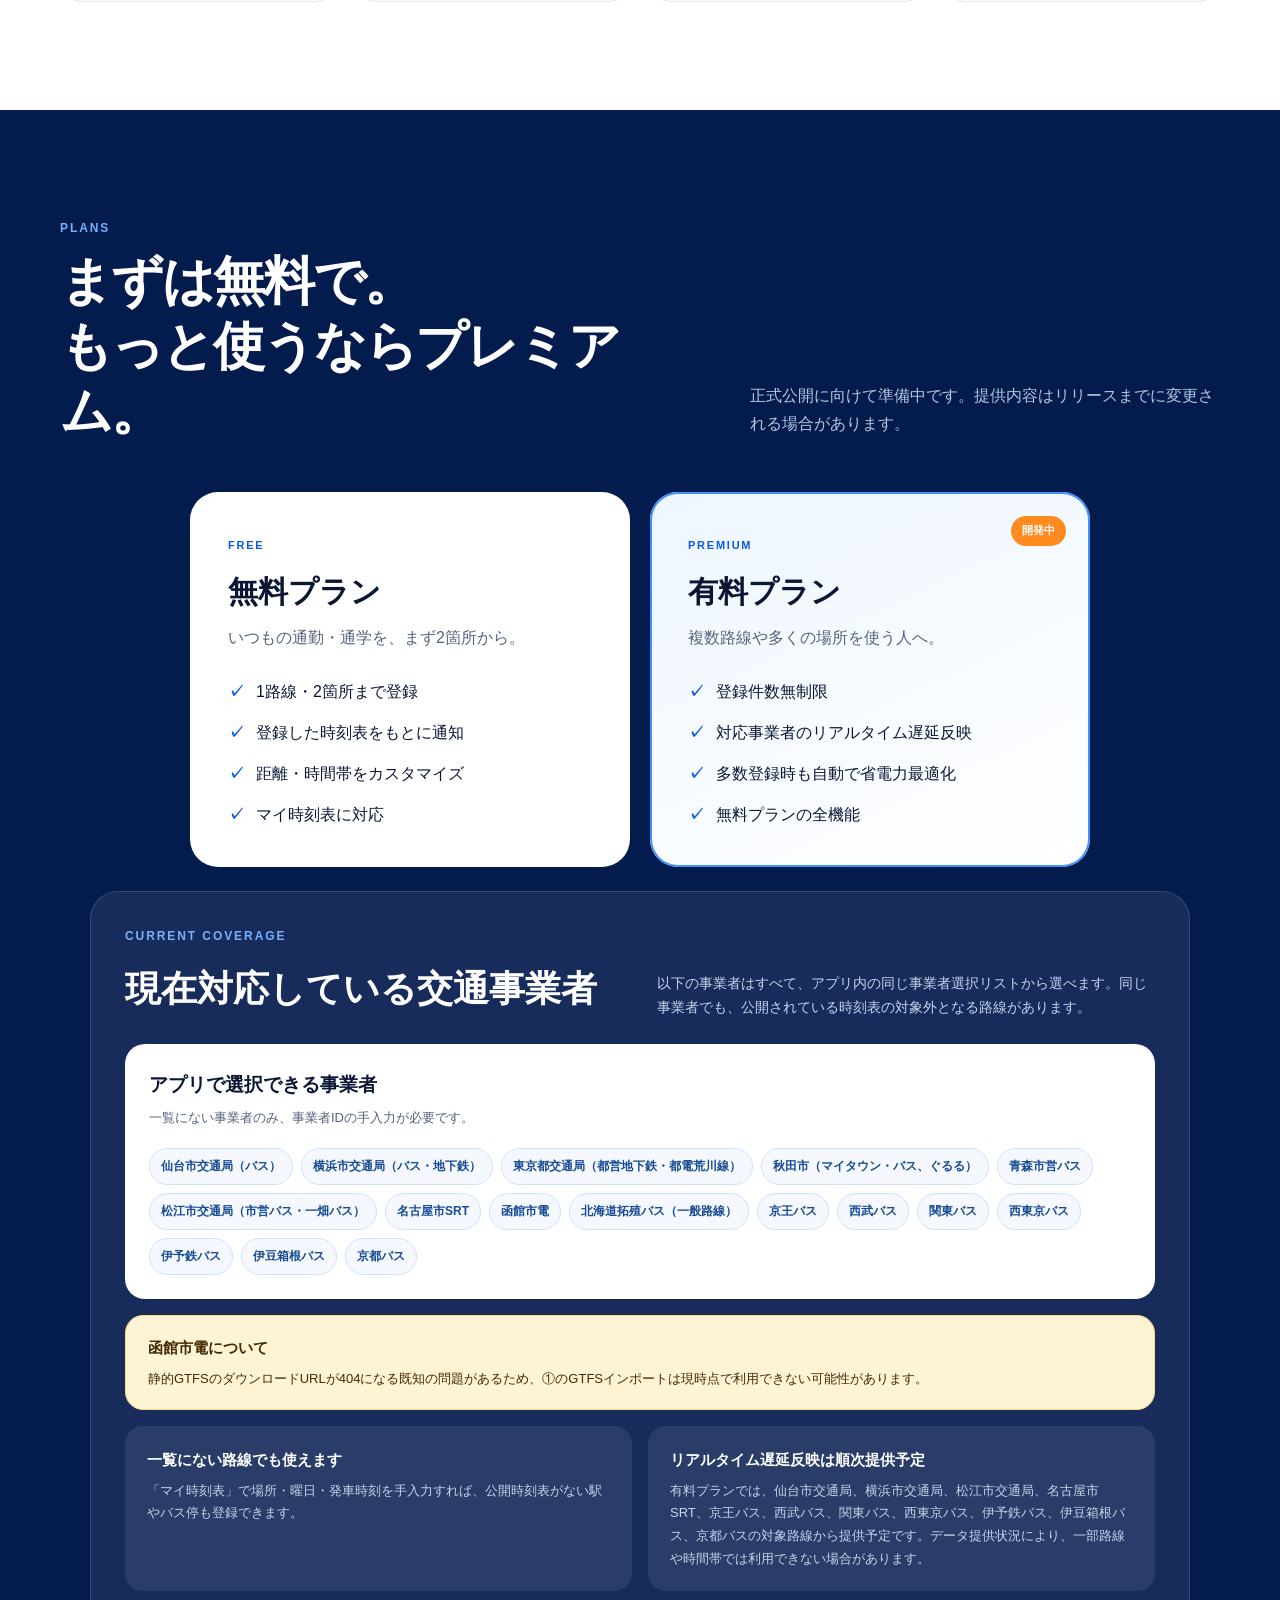
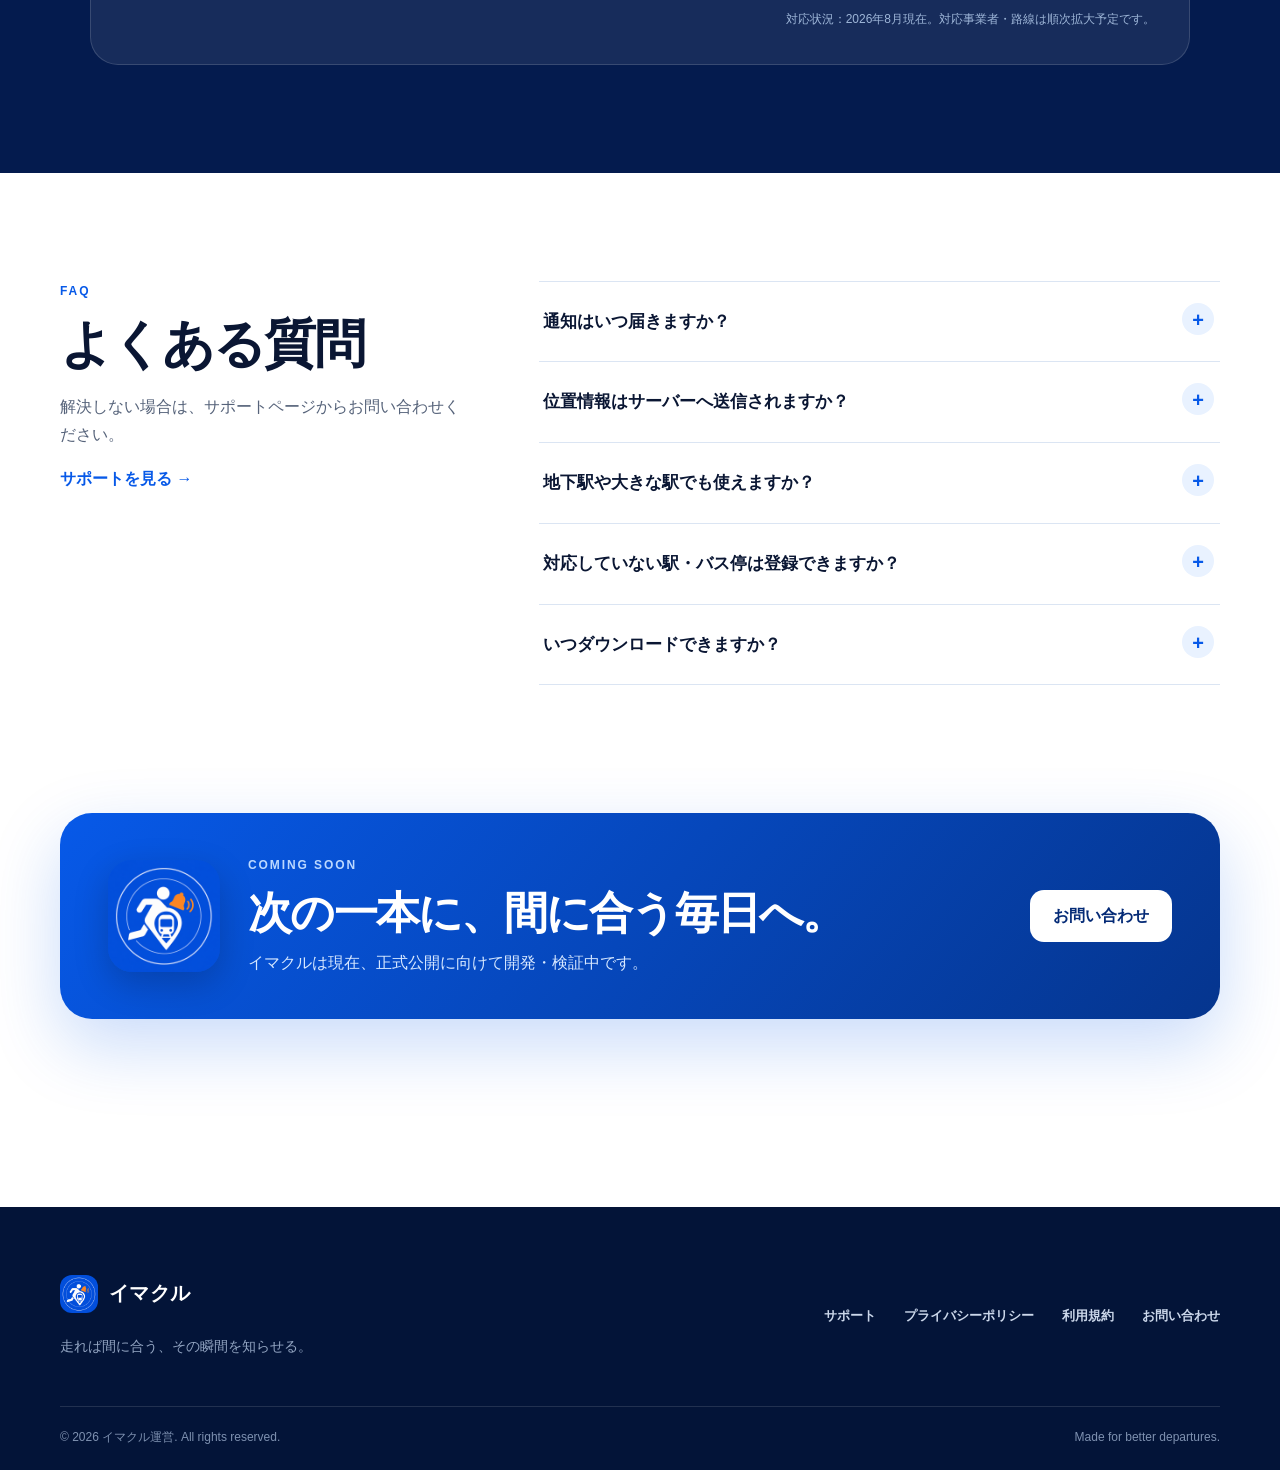
==== commit 4263b744: "Unify supported operator list" ====
--- a/index.html
+++ b/index.html
@@ -220,36 +220,33 @@
         <div class="coverage-panel" aria-labelledby="coverage-title">
           <div class="coverage-heading">
             <div><p class="section-kicker">CURRENT COVERAGE</p><h3 id="coverage-title">現在対応している交通事業者</h3></div>
-            <p>同じ事業者でも、公開されている時刻表の対象外となる路線があります。アプリの検索画面に表示される駅・バス停が現在の対象です。</p>
-          </div>
-          <div class="coverage-columns">
-            <div class="coverage-group">
-              <h4>アプリ内検索から追加</h4>
-              <p>停留所名を検索して、時刻表をかんたんに追加できます。</p>
-              <ul class="coverage-tags">
-                <li>仙台市交通局（バス）</li>
-                <li>横浜市交通局（バス・地下鉄）</li>
-                <li>東京都交通局（都営地下鉄・都電荒川線）</li>
-                <li>秋田市（マイタウン・バス、ぐるる）</li>
-                <li>青森市営バス</li>
-                <li>松江市交通局（市営バス・一畑バス）</li>
-                <li>名古屋市SRT</li>
-              </ul>
-            </div>
-            <div class="coverage-group">
-              <h4>公開時刻表を手動で追加</h4>
-              <p>事業者が公開している時刻表ファイルを読み込んで利用できます。</p>
-              <ul class="coverage-tags">
-                <li>北海道拓殖バス（一般路線）</li>
-                <li>京王バス</li>
-                <li>西武バス</li>
-                <li>関東バス</li>
-                <li>西東京バス</li>
-                <li>伊予鉄バス</li>
-                <li>伊豆箱根バス</li>
-                <li>京都バス</li>
-              </ul>
-            </div>
+            <p>以下の事業者はすべて、アプリ内の同じ事業者選択リストから選べます。同じ事業者でも、公開されている時刻表の対象外となる路線があります。</p>
+          </div>
+          <div class="coverage-group">
+            <h4>アプリで選択できる事業者</h4>
+            <p>一覧にない事業者のみ、事業者IDの手入力が必要です。</p>
+            <ul class="coverage-tags">
+              <li>仙台市交通局（バス）</li>
+              <li>横浜市交通局（バス・地下鉄）</li>
+              <li>東京都交通局（都営地下鉄・都電荒川線）</li>
+              <li>秋田市（マイタウン・バス、ぐるる）</li>
+              <li>青森市営バス</li>
+              <li>松江市交通局（市営バス・一畑バス）</li>
+              <li>名古屋市SRT</li>
+              <li>函館市電</li>
+              <li>北海道拓殖バス（一般路線）</li>
+              <li>京王バス</li>
+              <li>西武バス</li>
+              <li>関東バス</li>
+              <li>西東京バス</li>
+              <li>伊予鉄バス</li>
+              <li>伊豆箱根バス</li>
+              <li>京都バス</li>
+            </ul>
+          </div>
+          <div class="coverage-warning">
+            <strong>函館市電について</strong>
+            <p>静的GTFSのダウンロードURLが404になる既知の問題があるため、①のGTFSインポートは現時点で利用できない可能性があります。</p>
           </div>
           <div class="coverage-note">
             <div><strong>一覧にない路線でも使えます</strong><p>「マイ時刻表」で場所・曜日・発車時刻を手入力すれば、公開時刻表がない駅やバス停も登録できます。</p></div>
--- a/styles.css
+++ b/styles.css
@@ -149,12 +149,14 @@
 .coverage-heading { display: grid; grid-template-columns: 1fr 1fr; align-items: end; gap: 34px; margin-bottom: 24px; }
 .coverage-heading h3 { margin: 6px 0 0; font-size: clamp(25px, 3vw, 36px); }
 .coverage-heading > p { margin: 0; color: #c5d4eb; font-size: 14px; }
-.coverage-columns { display: grid; grid-template-columns: 1fr 1fr; gap: 16px; }
 .coverage-group { padding: 24px; color: var(--ink); background: #fff; border-radius: 20px; }
 .coverage-group h4 { margin: 0 0 6px; font-size: 19px; }
 .coverage-group > p { margin: 0 0 18px; color: var(--muted); font-size: 13px; }
 .coverage-tags { display: flex; flex-wrap: wrap; gap: 8px; margin: 0; padding: 0; list-style: none; }
 .coverage-tags li { padding: 7px 11px; color: #164a94; background: var(--blue-50); border: 1px solid #cfe1fb; border-radius: 999px; font-size: 12px; font-weight: 700; }
+.coverage-warning { margin-top: 16px; padding: 18px 22px; color: #432a00; background: #fff3d6; border: 1px solid #ffd77a; border-radius: 18px; }
+.coverage-warning strong { font-size: 15px; }
+.coverage-warning p { margin: 6px 0 0; font-size: 13px; }
 .coverage-note { display: grid; grid-template-columns: 1fr 1fr; gap: 16px; margin-top: 16px; }
 .coverage-note > div { padding: 20px 22px; background: rgba(255, 255, 255, .08); border-radius: 18px; }
 .coverage-note strong { color: #fff; font-size: 15px; }
@@ -256,7 +258,7 @@
   .feature-symbol { margin-bottom: 26px; }
   .plans-grid { grid-template-columns: 1fr; }
   .coverage-panel { padding: 24px 18px; }
-  .coverage-heading, .coverage-columns, .coverage-note { grid-template-columns: 1fr; }
+  .coverage-heading, .coverage-note { grid-template-columns: 1fr; }
   .coverage-heading { align-items: start; gap: 12px; }
   .coverage-updated { text-align: left; }
   .cta-card { grid-template-columns: 1fr; padding: 32px; text-align: center; }
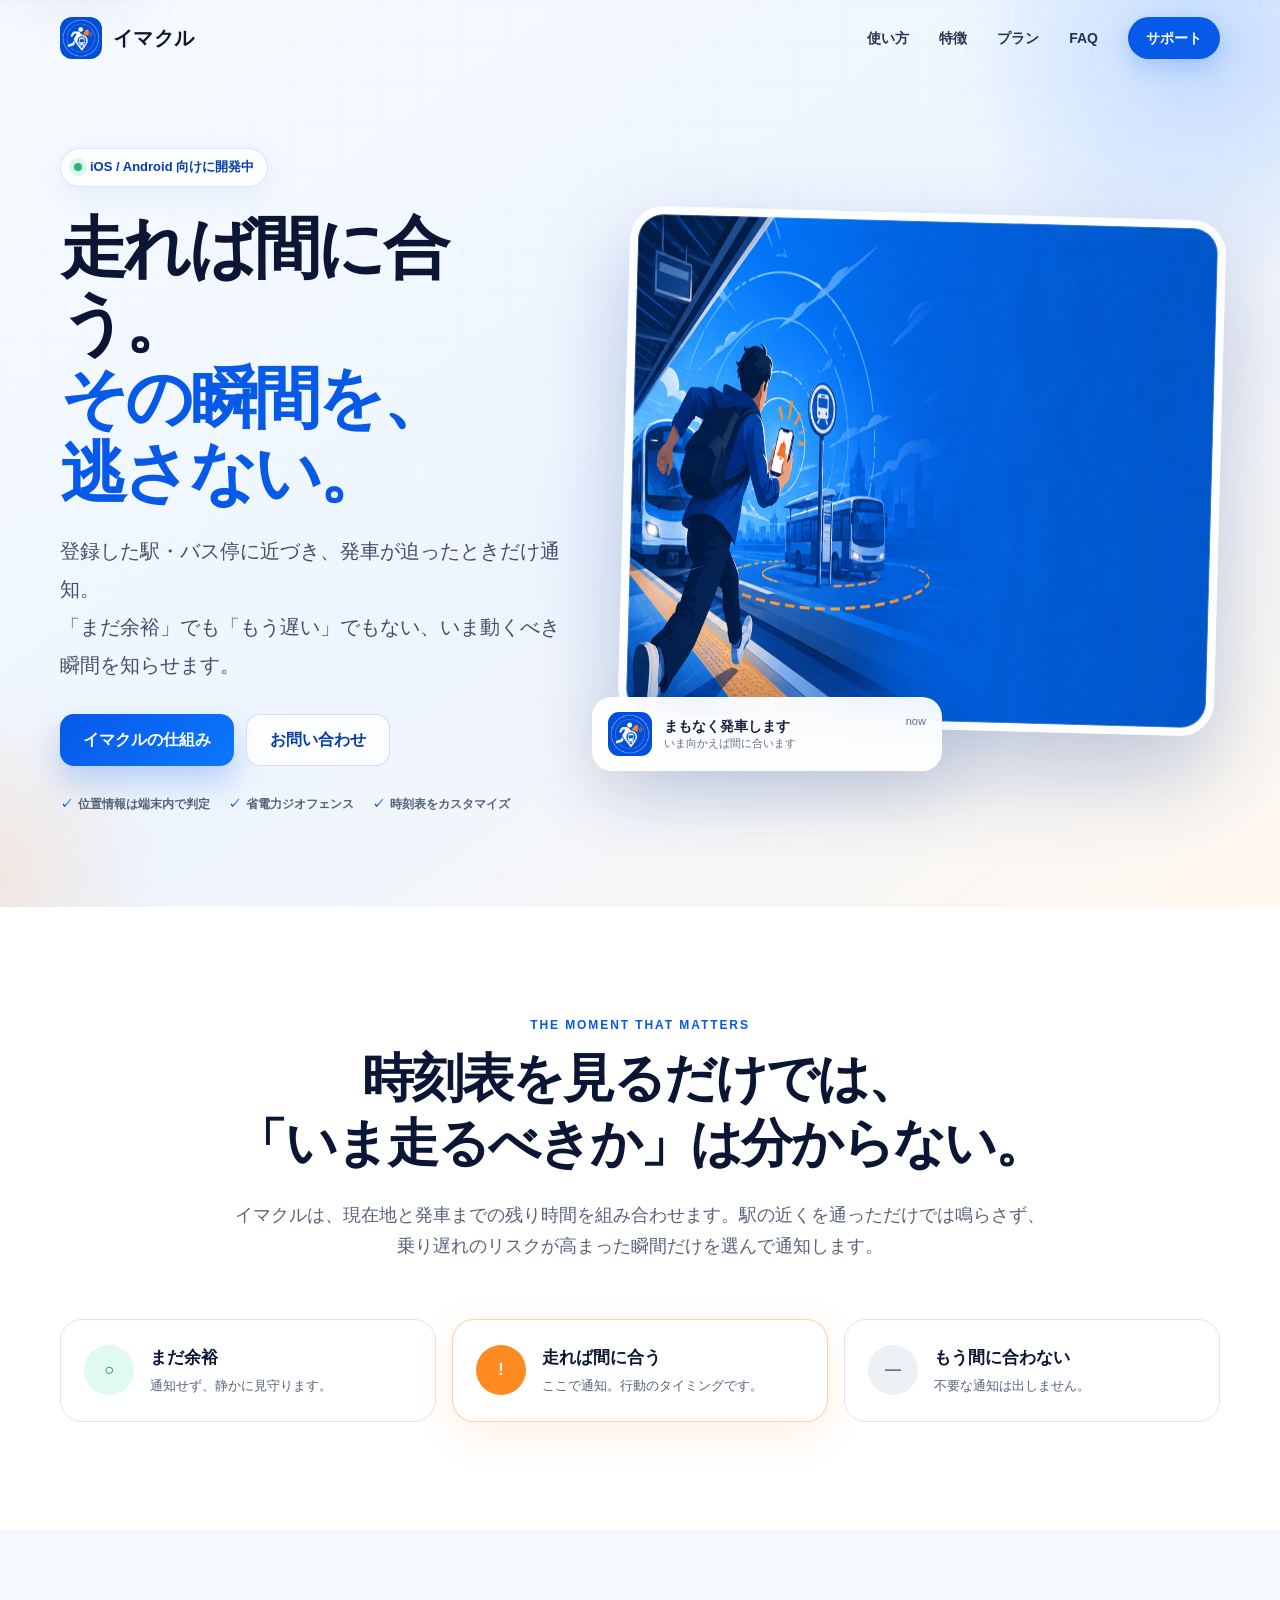
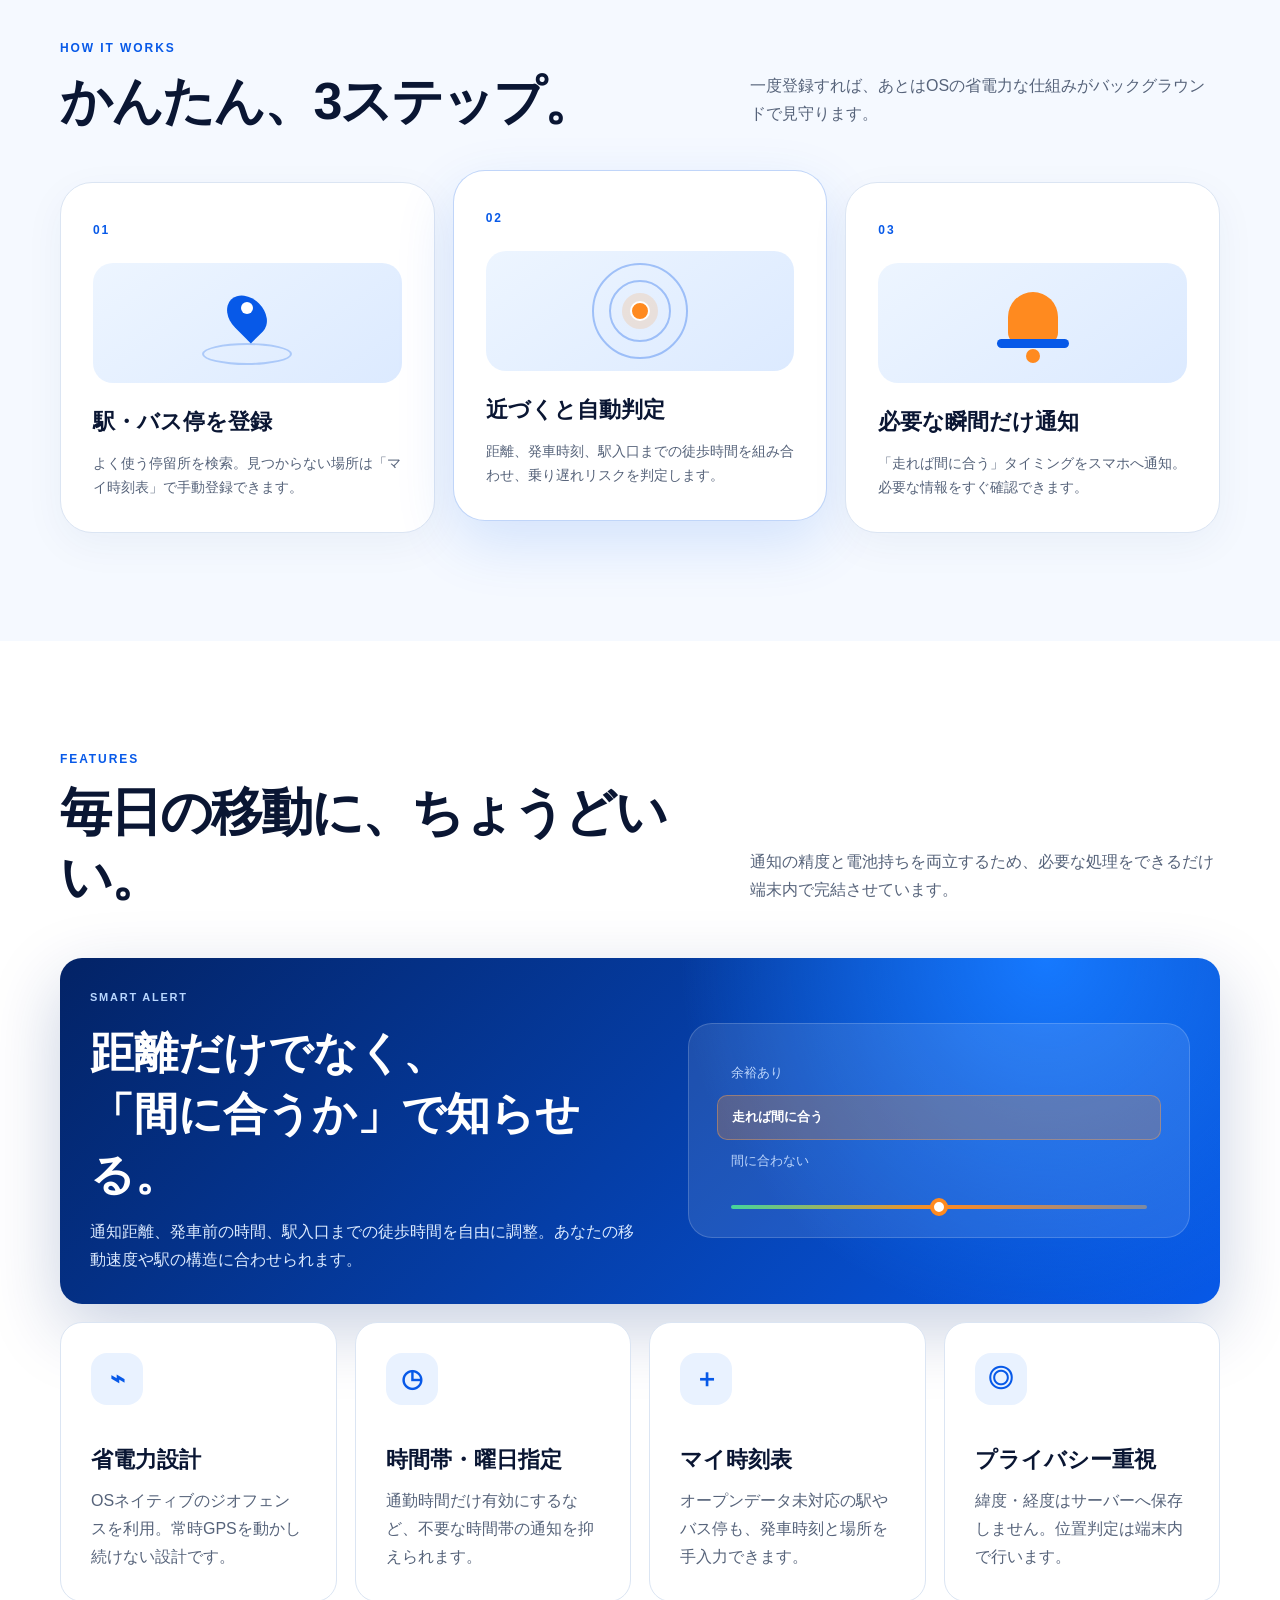
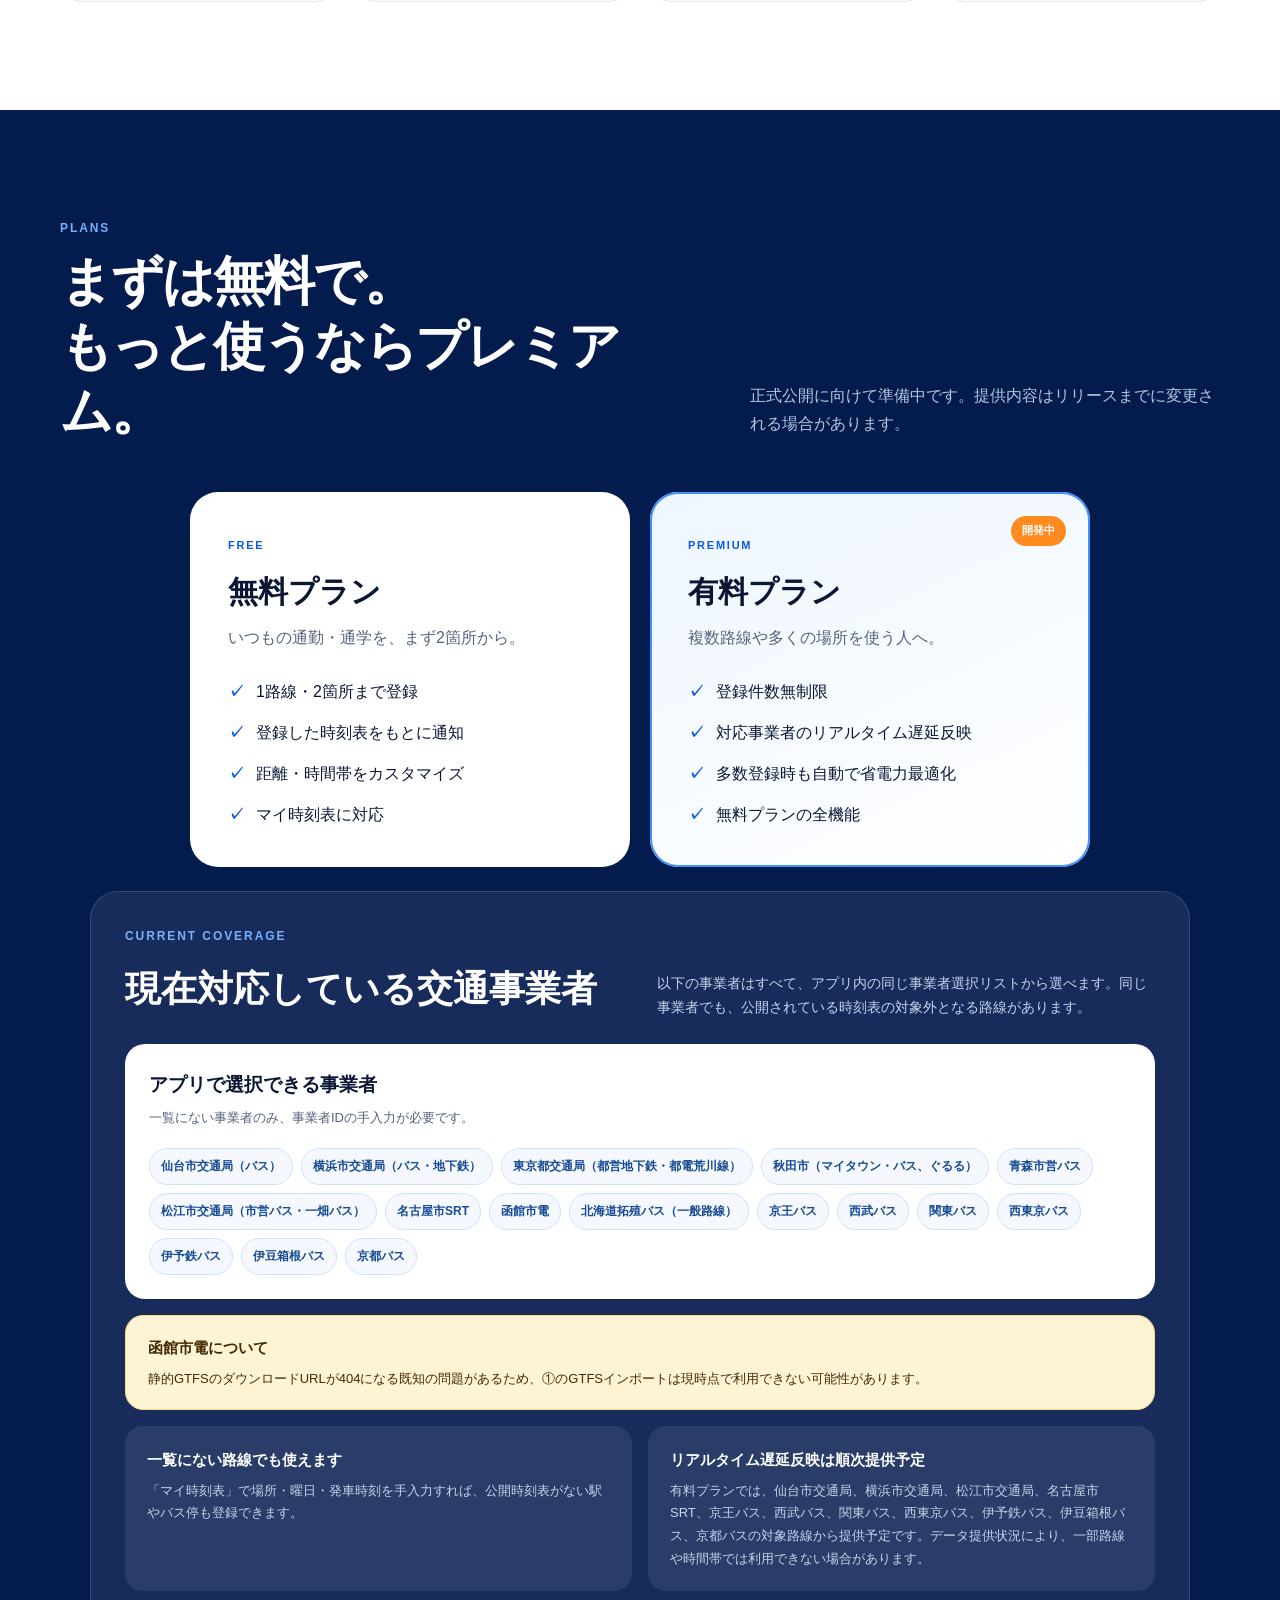
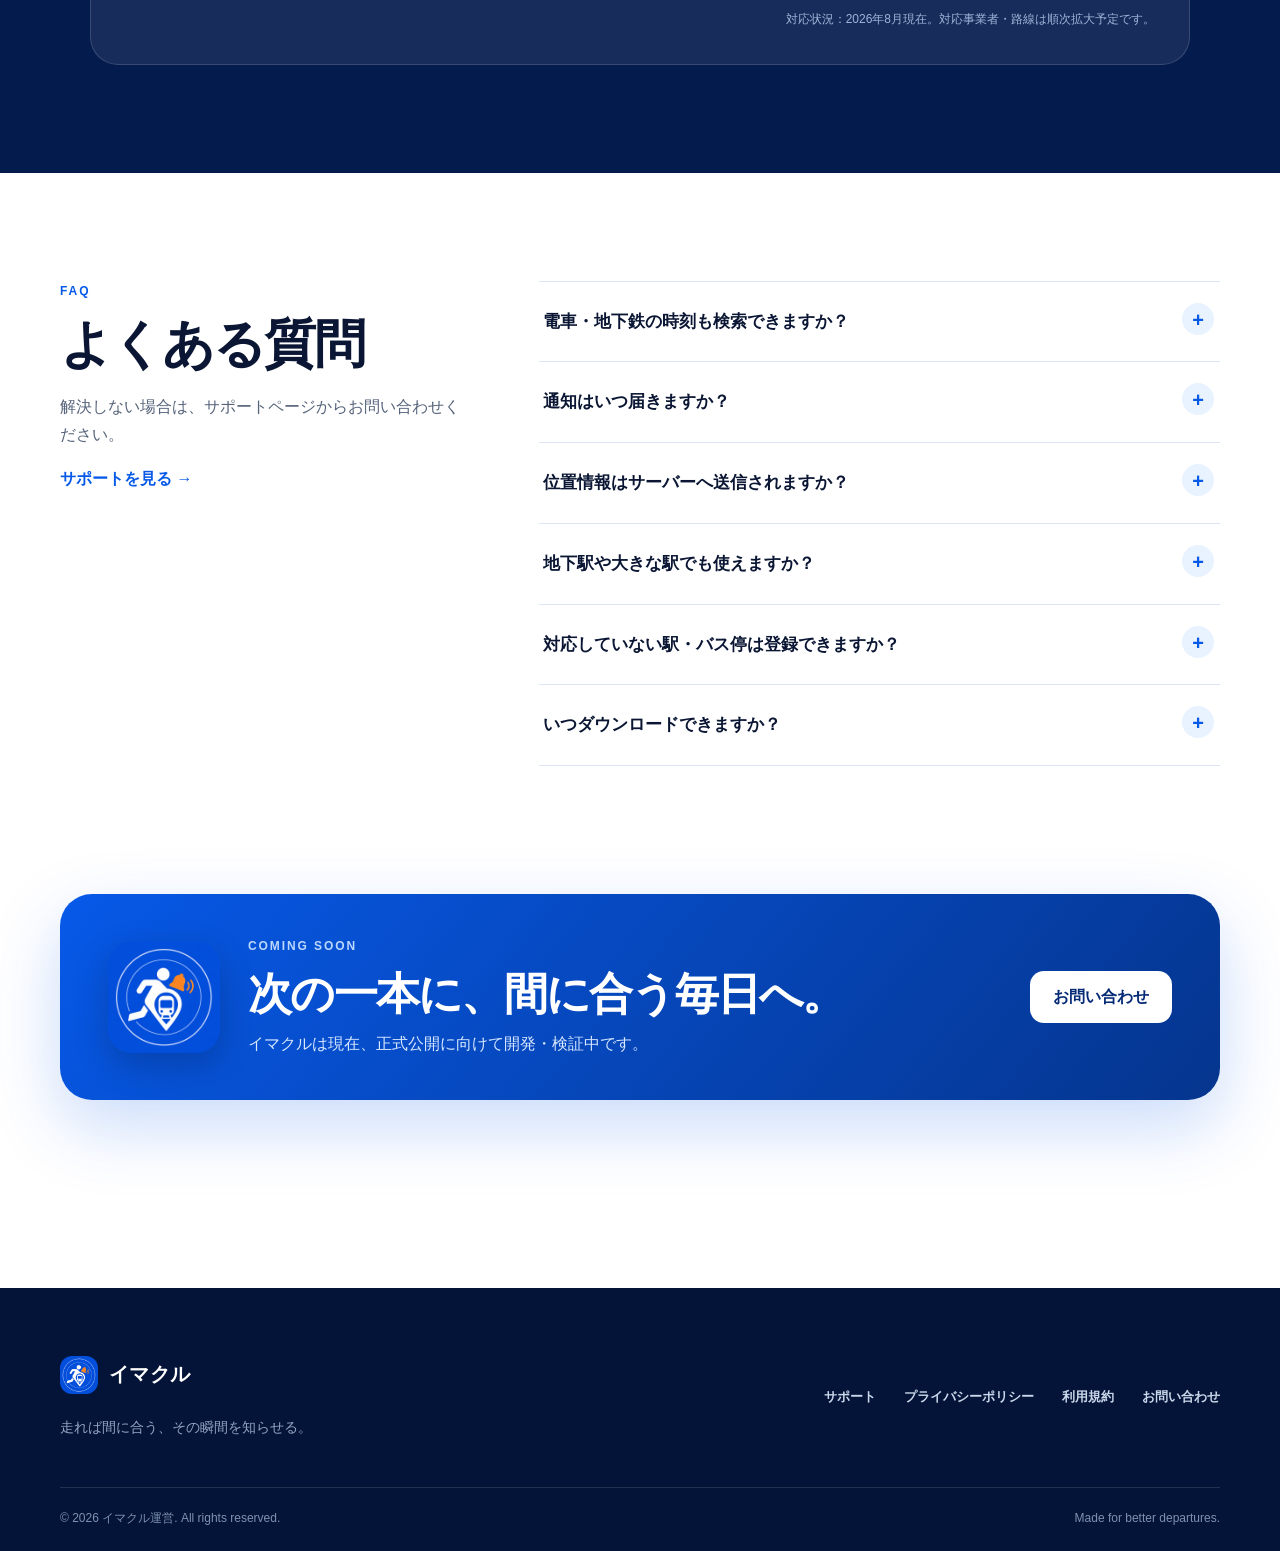
==== commit 4744a4cd: "Add FAQ entry about train/subway coverage limits" ====
--- a/index.html
+++ b/index.html
@@ -262,6 +262,10 @@
         <div class="faq-heading"><p class="section-kicker">FAQ</p><h2>よくある質問</h2><p>解決しない場合は、サポートページからお問い合わせください。</p><a class="text-link" href="support.html">サポートを見る →</a></div>
         <div class="faq-list">
           <details>
+            <summary>電車・地下鉄の時刻も検索できますか？</summary>
+            <p>一部の対応事業者・路線のみ検索できます。すべての電車・地下鉄・バスに対応しているわけではなく、名古屋市営地下鉄を含め、現在未対応の路線があります。検索で見つからない場合は「マイ時刻表」に発車時刻を手動登録できます。</p>
+          </details>
+          <details>
             <summary>通知はいつ届きますか？</summary>
             <p>登録地点へ近づき、発車までの残り時間が「走れば間に合う」範囲になったときに通知します。設定した徒歩所要時間も判定に使います。</p>
           </details>
@@ -275,7 +279,7 @@
           </details>
           <details>
             <summary>対応していない駅・バス停は登録できますか？</summary>
-            <p>「マイ時刻表」で場所、曜日、発車時刻を手動登録できます。オープンデータがない場所でも利用できます。</p>
+            <p>「マイ時刻表」で場所、曜日、発車時刻を手動登録できます。アプリの検索対象に含まれていない場所でも利用できます。</p>
           </details>
           <details>
             <summary>いつダウンロードできますか？</summary>
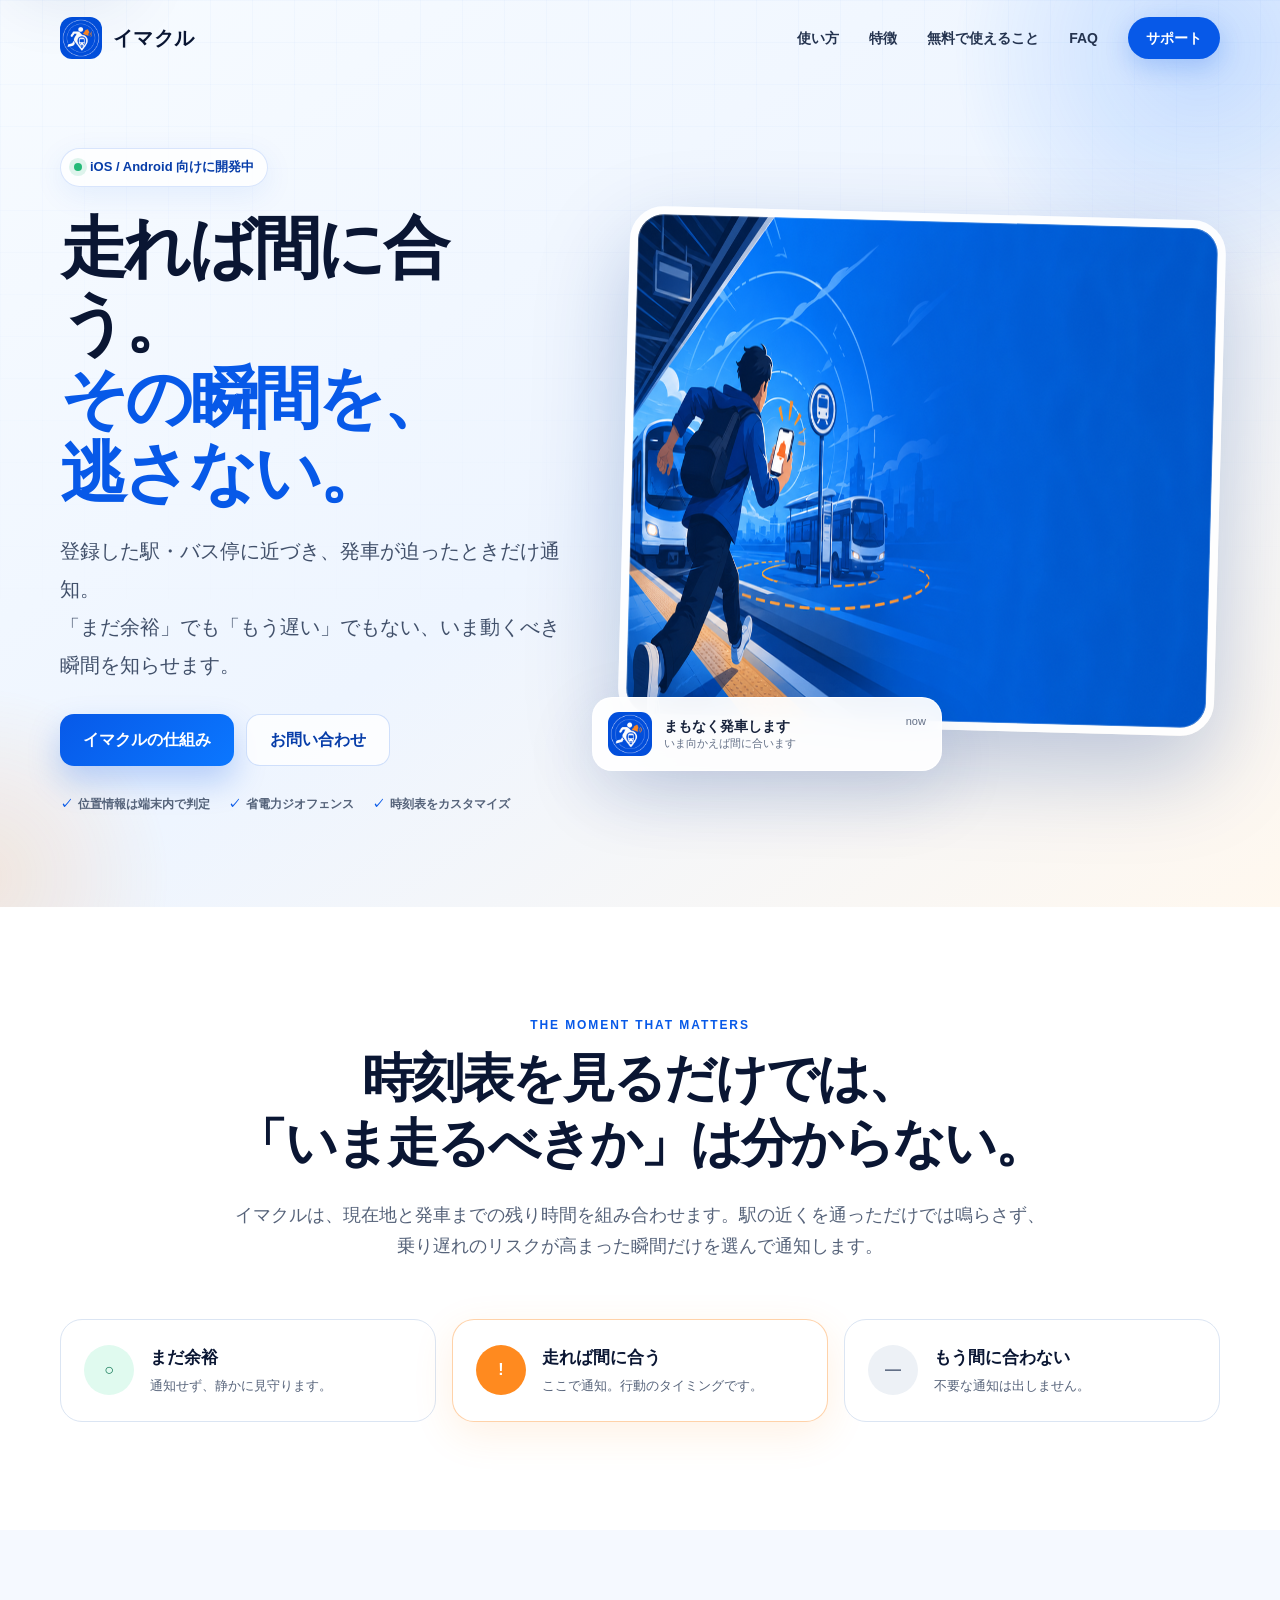
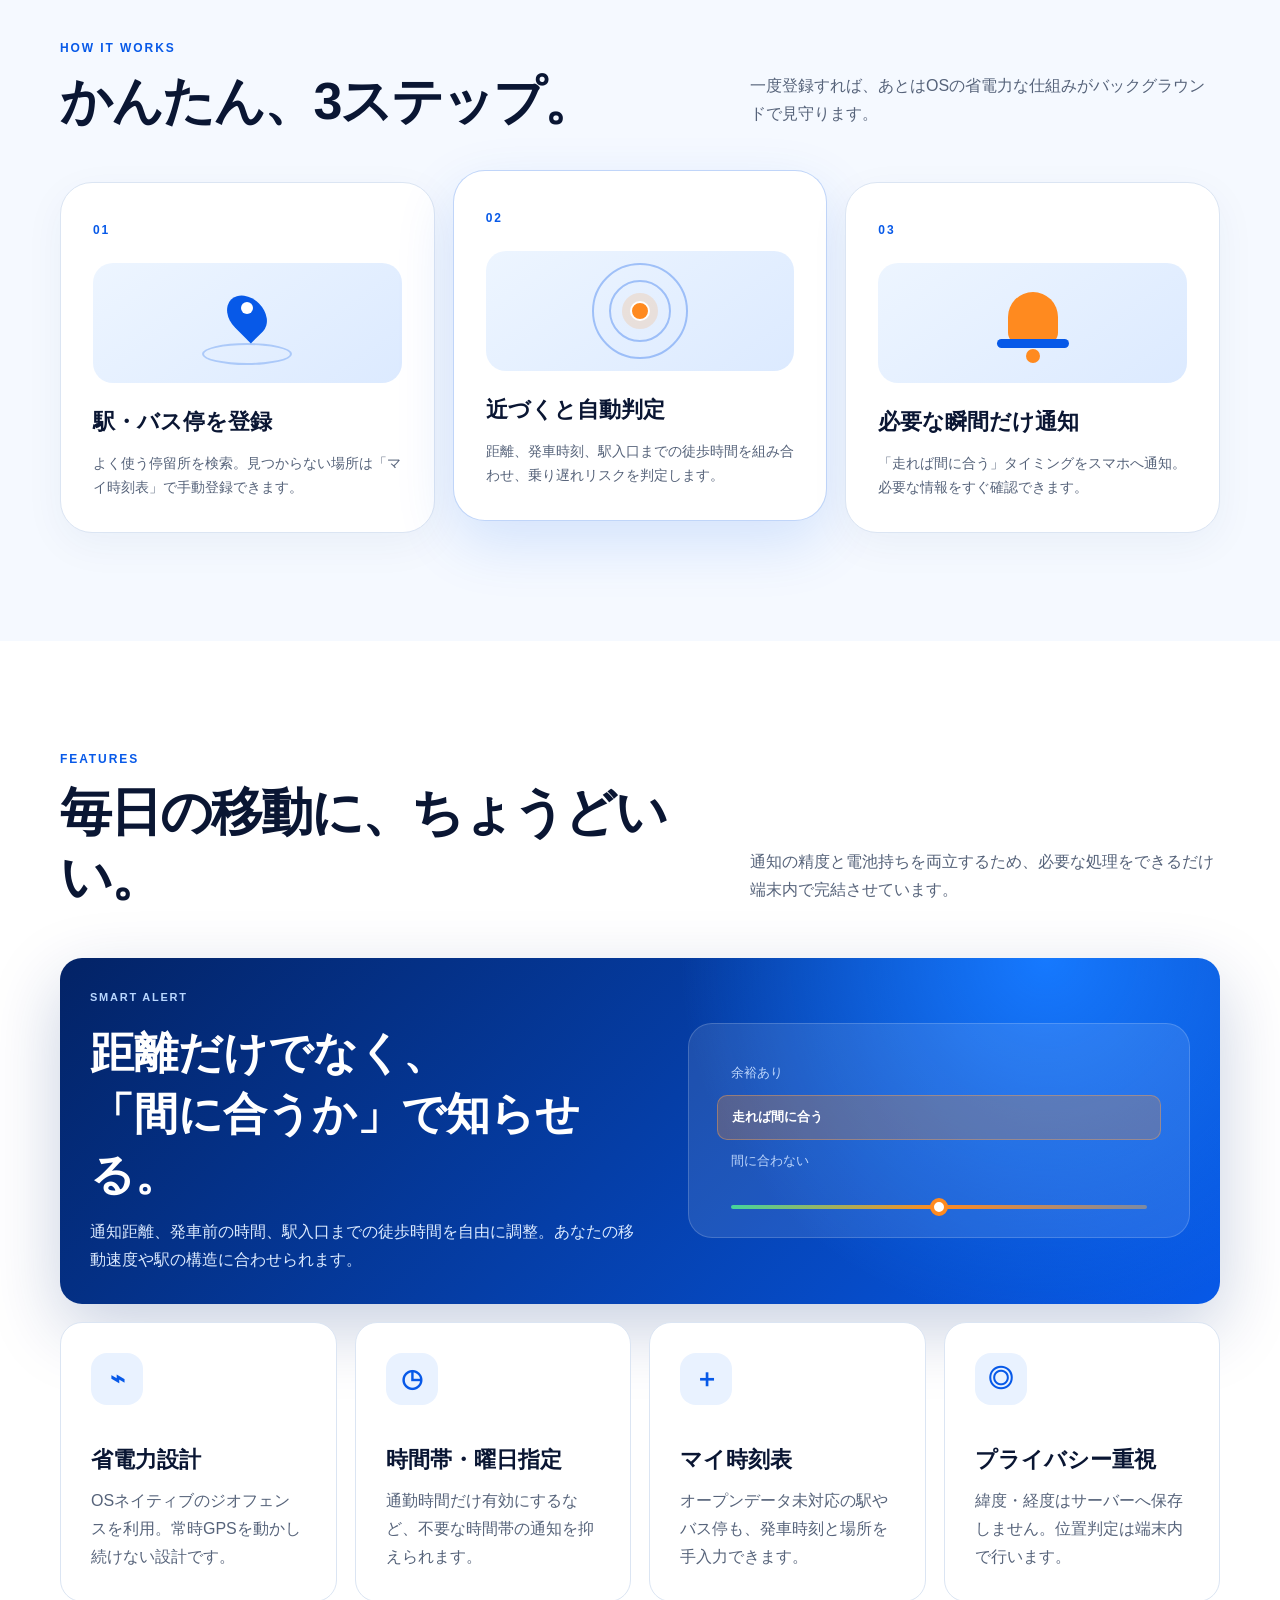
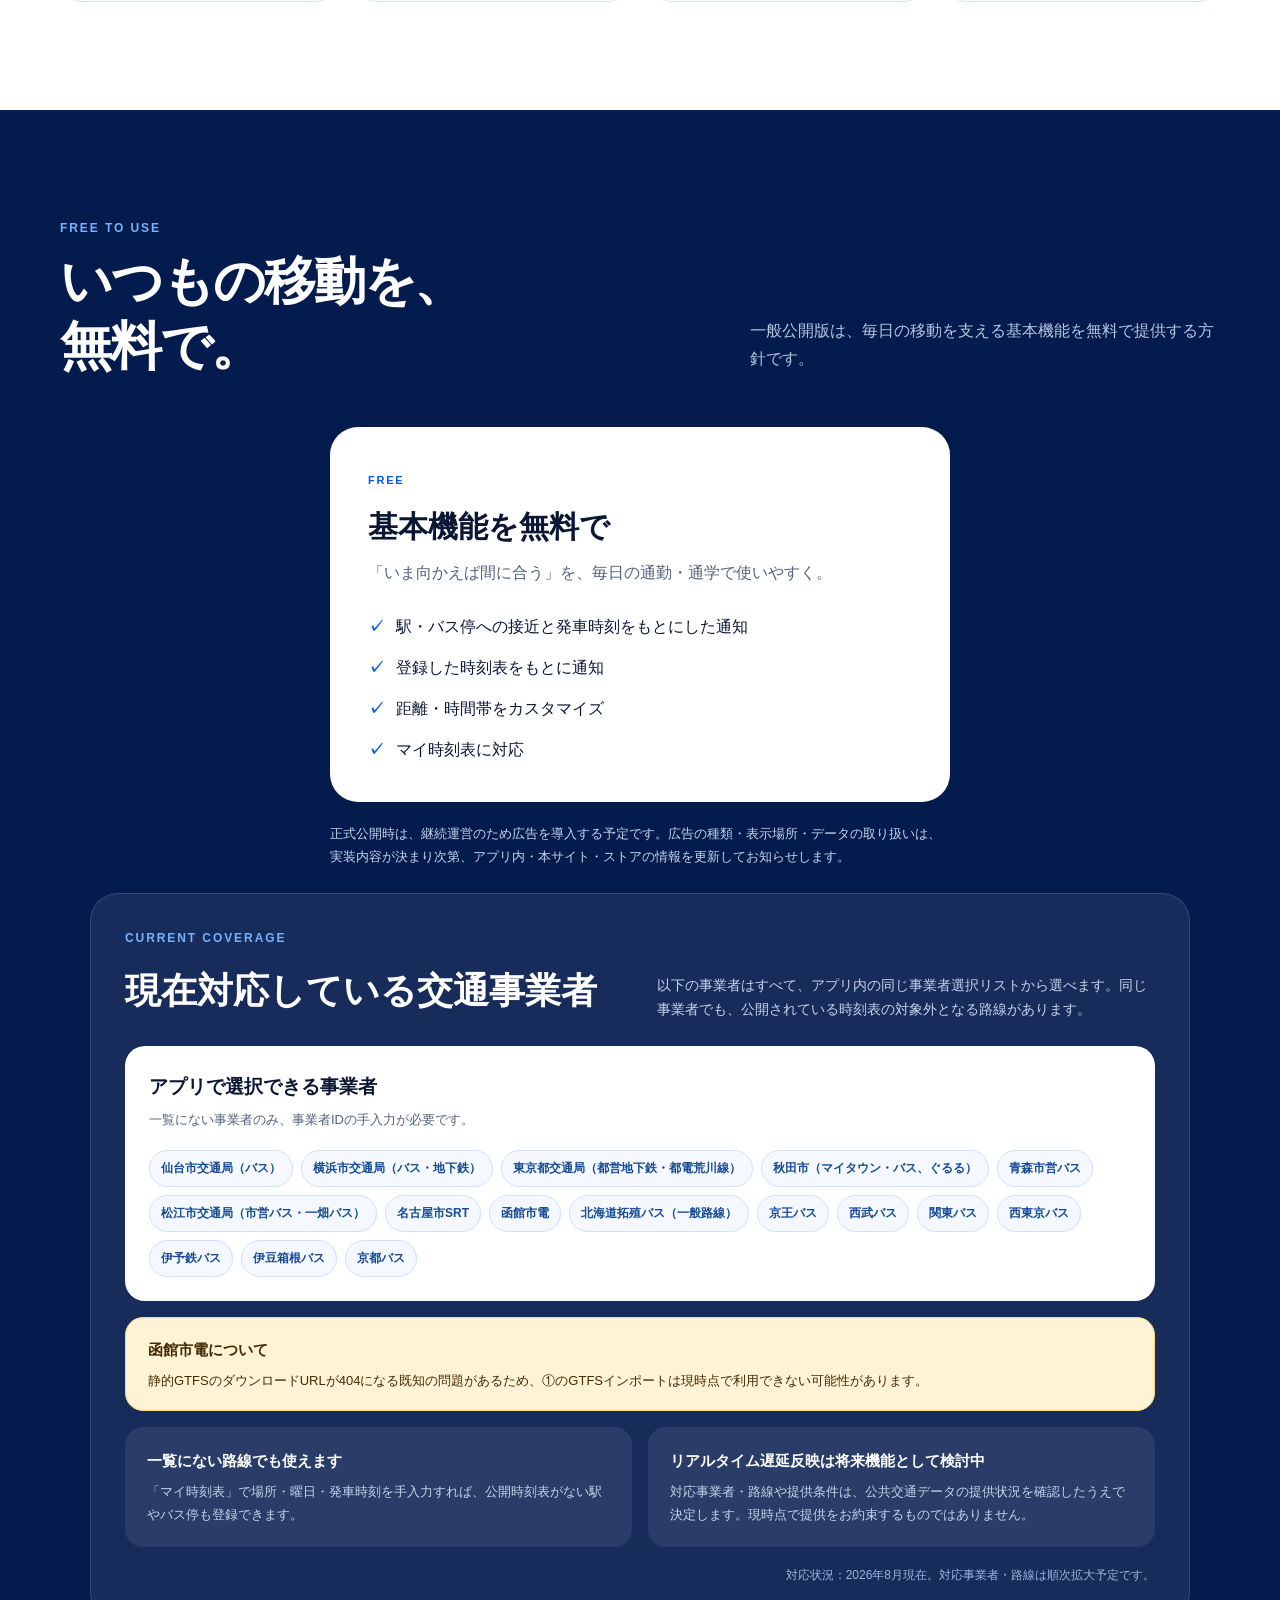
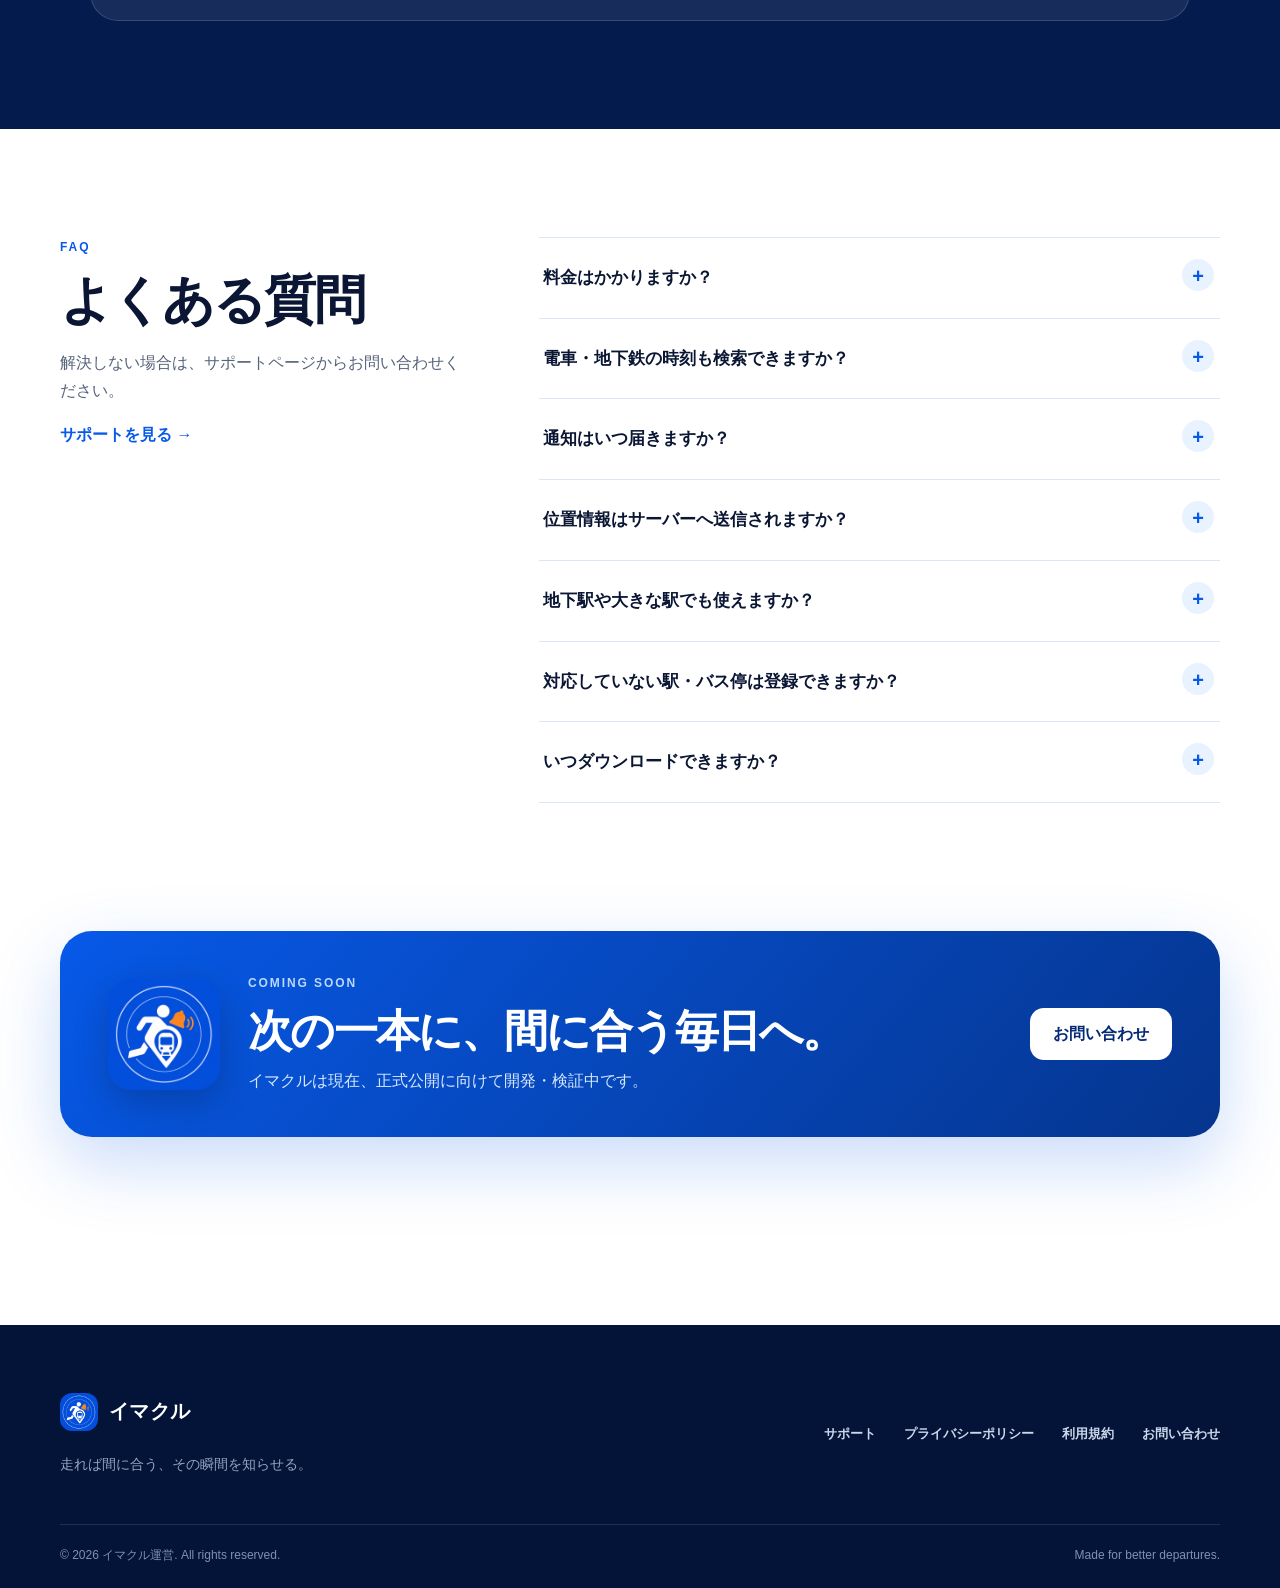
==== commit 01440e63: "サイトを無料・広告予定方針へ更新" ====
--- a/index.html
+++ b/index.html
@@ -51,7 +51,7 @@
       <nav id="site-nav" class="site-nav" aria-label="メインナビゲーション" data-nav>
         <a href="#how">使い方</a>
         <a href="#features">特徴</a>
-        <a href="#plans">プラン</a>
+        <a href="#free">無料で使えること</a>
         <a href="#faq">FAQ</a>
         <a class="nav-cta" href="support.html">サポート</a>
       </nav>
@@ -186,37 +186,26 @@
       </div>
     </section>
 
-    <section id="plans" class="section section-dark">
+    <section id="free" class="section section-dark">
       <div class="container">
         <div class="section-heading light">
-          <div><p class="section-kicker">PLANS</p><h2>まずは無料で。<br>もっと使うならプレミアム。</h2></div>
-          <p>正式公開に向けて準備中です。提供内容はリリースまでに変更される場合があります。</p>
-        </div>
-        <div class="plans-grid">
+          <div><p class="section-kicker">FREE TO USE</p><h2>いつもの移動を、<br>無料で。</h2></div>
+          <p>一般公開版は、毎日の移動を支える基本機能を無料で提供する方針です。</p>
+        </div>
+        <div class="plans-grid single-plan">
           <article class="plan-card">
             <span class="plan-name">FREE</span>
-            <h3>無料プラン</h3>
-            <p class="plan-lead">いつもの通勤・通学を、まず2箇所から。</p>
+            <h3>基本機能を無料で</h3>
+            <p class="plan-lead">「いま向かえば間に合う」を、毎日の通勤・通学で使いやすく。</p>
             <ul>
-              <li>1路線・2箇所まで登録</li>
+              <li>駅・バス停への接近と発車時刻をもとにした通知</li>
               <li>登録した時刻表をもとに通知</li>
               <li>距離・時間帯をカスタマイズ</li>
               <li>マイ時刻表に対応</li>
             </ul>
           </article>
-          <article class="plan-card premium">
-            <div class="plan-badge">開発中</div>
-            <span class="plan-name">PREMIUM</span>
-            <h3>有料プラン</h3>
-            <p class="plan-lead">複数路線や多くの場所を使う人へ。</p>
-            <ul>
-              <li>登録件数無制限</li>
-              <li>対応事業者のリアルタイム遅延反映</li>
-              <li>多数登録時も自動で省電力最適化</li>
-              <li>無料プランの全機能</li>
-            </ul>
-          </article>
-        </div>
+        </div>
+        <p class="free-note">正式公開時は、継続運営のため広告を導入する予定です。広告の種類・表示場所・データの取り扱いは、実装内容が決まり次第、アプリ内・本サイト・ストアの情報を更新してお知らせします。</p>
         <div class="coverage-panel" aria-labelledby="coverage-title">
           <div class="coverage-heading">
             <div><p class="section-kicker">CURRENT COVERAGE</p><h3 id="coverage-title">現在対応している交通事業者</h3></div>
@@ -250,7 +239,7 @@
           </div>
           <div class="coverage-note">
             <div><strong>一覧にない路線でも使えます</strong><p>「マイ時刻表」で場所・曜日・発車時刻を手入力すれば、公開時刻表がない駅やバス停も登録できます。</p></div>
-            <div><strong>リアルタイム遅延反映は順次提供予定</strong><p>有料プランでは、仙台市交通局、横浜市交通局、松江市交通局、名古屋市SRT、京王バス、西武バス、関東バス、西東京バス、伊予鉄バス、伊豆箱根バス、京都バスの対象路線から提供予定です。データ提供状況により、一部路線や時間帯では利用できない場合があります。</p></div>
+            <div><strong>リアルタイム遅延反映は将来機能として検討中</strong><p>対応事業者・路線や提供条件は、公共交通データの提供状況を確認したうえで決定します。現時点で提供をお約束するものではありません。</p></div>
           </div>
           <p class="coverage-updated">対応状況：2026年8月現在。対応事業者・路線は順次拡大予定です。</p>
         </div>
@@ -261,6 +250,10 @@
       <div class="container faq-shell">
         <div class="faq-heading"><p class="section-kicker">FAQ</p><h2>よくある質問</h2><p>解決しない場合は、サポートページからお問い合わせください。</p><a class="text-link" href="support.html">サポートを見る →</a></div>
         <div class="faq-list">
+          <details>
+            <summary>料金はかかりますか？</summary>
+            <p>一般公開版は、基本機能を無料で提供する方針です。継続運営のため広告の導入を予定しており、広告の表示内容やデータの取り扱いは、実装前に本サイトとストア情報でお知らせします。</p>
+          </details>
           <details>
             <summary>電車・地下鉄の時刻も検索できますか？</summary>
             <p>一部の対応事業者・路線のみ検索できます。すべての電車・地下鉄・バスに対応しているわけではなく、名古屋市営地下鉄を含め、現在未対応の路線があります。検索で見つからない場合は「マイ時刻表」に発車時刻を手動登録できます。</p>
--- a/styles.css
+++ b/styles.css
@@ -136,6 +136,7 @@
 .section-heading.light > p { color: #b6c5df; }
 .section-dark .section-kicker { color: #75b1ff; }
 .plans-grid { display: grid; grid-template-columns: 1fr 1fr; gap: 20px; max-width: 900px; margin: 0 auto; }
+.plans-grid.single-plan { grid-template-columns: minmax(0, 620px); justify-content: center; }
 .plan-card { position: relative; padding: 38px; color: var(--ink); background: #fff; border-radius: 28px; }
 .plan-card.premium { background: linear-gradient(155deg, #eef6ff, #fff); box-shadow: inset 0 0 0 2px #3e91ff; }
 .plan-name { color: var(--blue-700); font-size: 11px; font-weight: 900; letter-spacing: .16em; }
@@ -145,6 +146,7 @@
 .plan-card li { position: relative; padding-left: 28px; }
 .plan-card li::before { content: "✓"; position: absolute; left: 0; color: var(--blue-700); font-weight: 900; }
 .plan-badge { position: absolute; right: 24px; top: 24px; padding: 5px 11px; color: #fff; background: var(--orange); border-radius: 999px; font-size: 11px; font-weight: 900; }
+.free-note { max-width: 620px; margin: 20px auto 0; color: #c5d4eb; font-size: 13px; line-height: 1.8; }
 .coverage-panel { max-width: 1100px; margin: 24px auto 0; padding: 34px; background: rgba(255, 255, 255, .08); border: 1px solid rgba(255, 255, 255, .14); border-radius: 28px; }
 .coverage-heading { display: grid; grid-template-columns: 1fr 1fr; align-items: end; gap: 34px; margin-bottom: 24px; }
 .coverage-heading h3 { margin: 6px 0 0; font-size: clamp(25px, 3vw, 36px); }
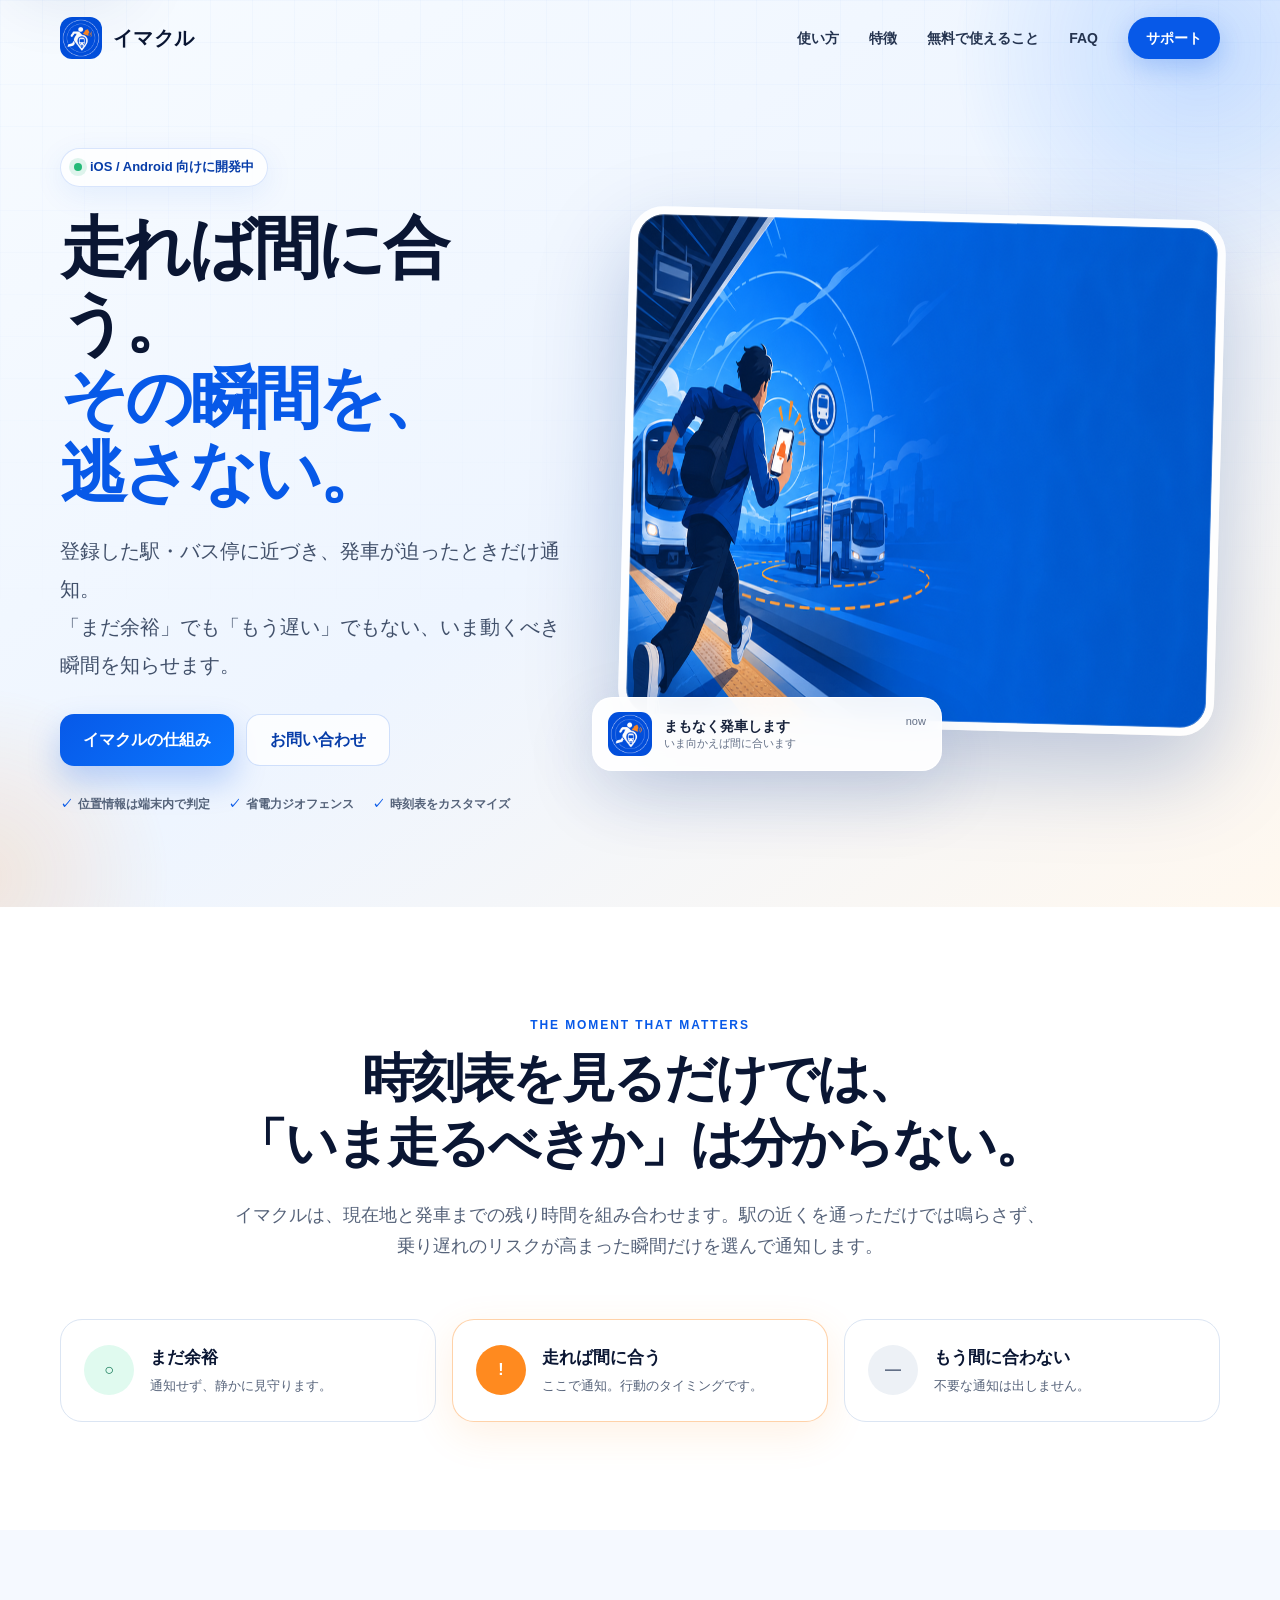
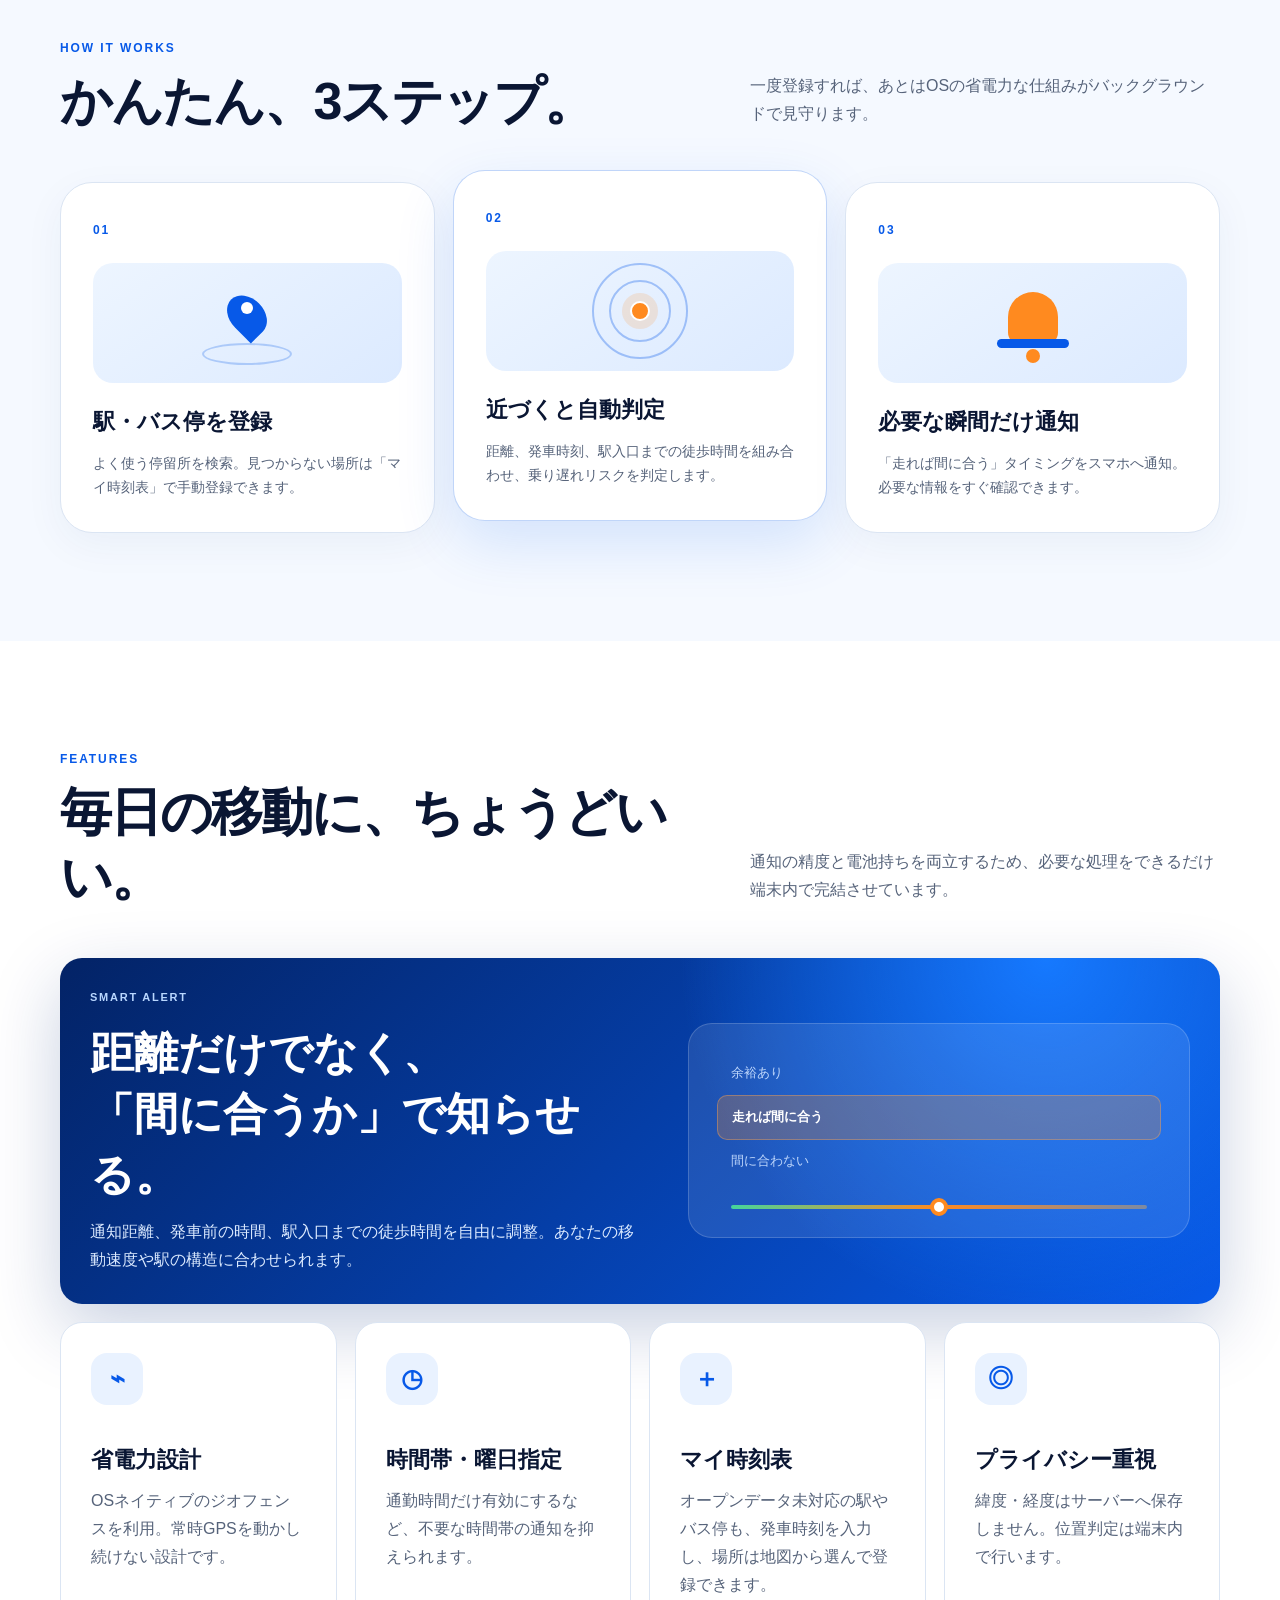
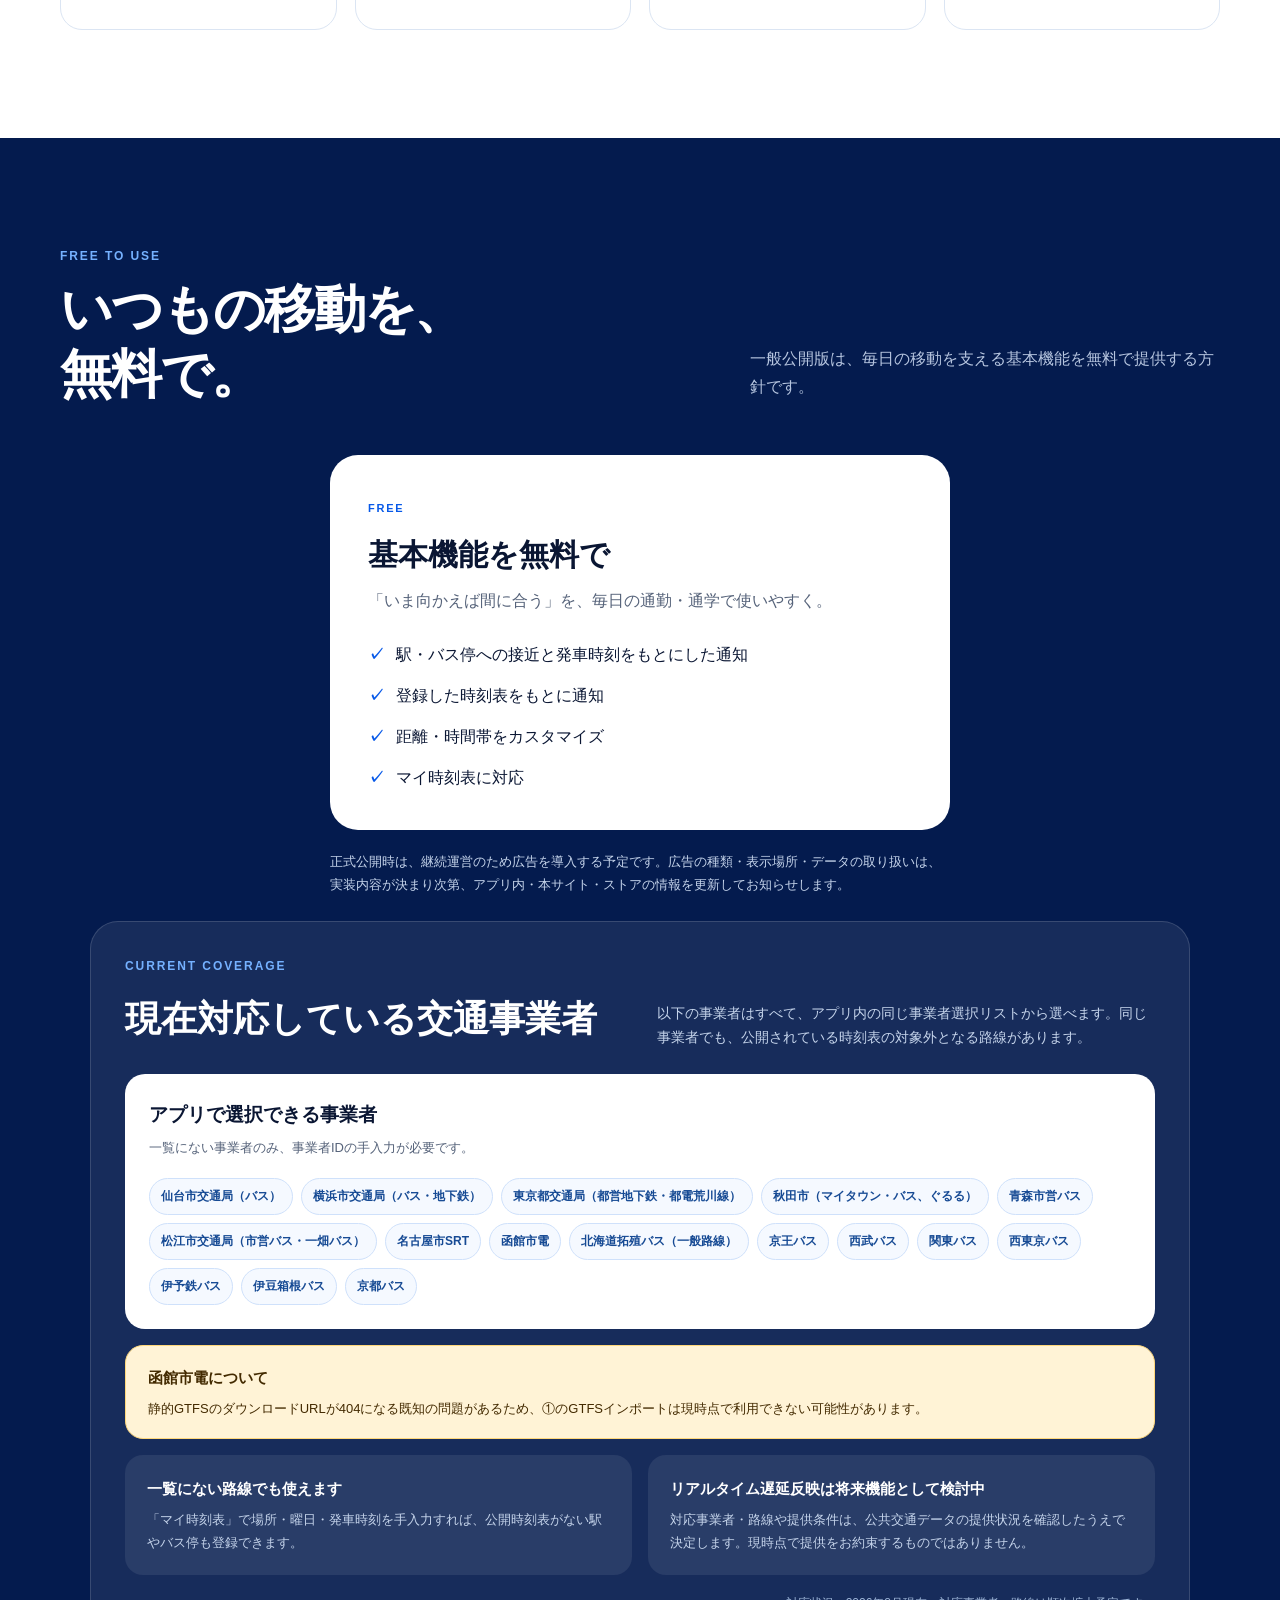
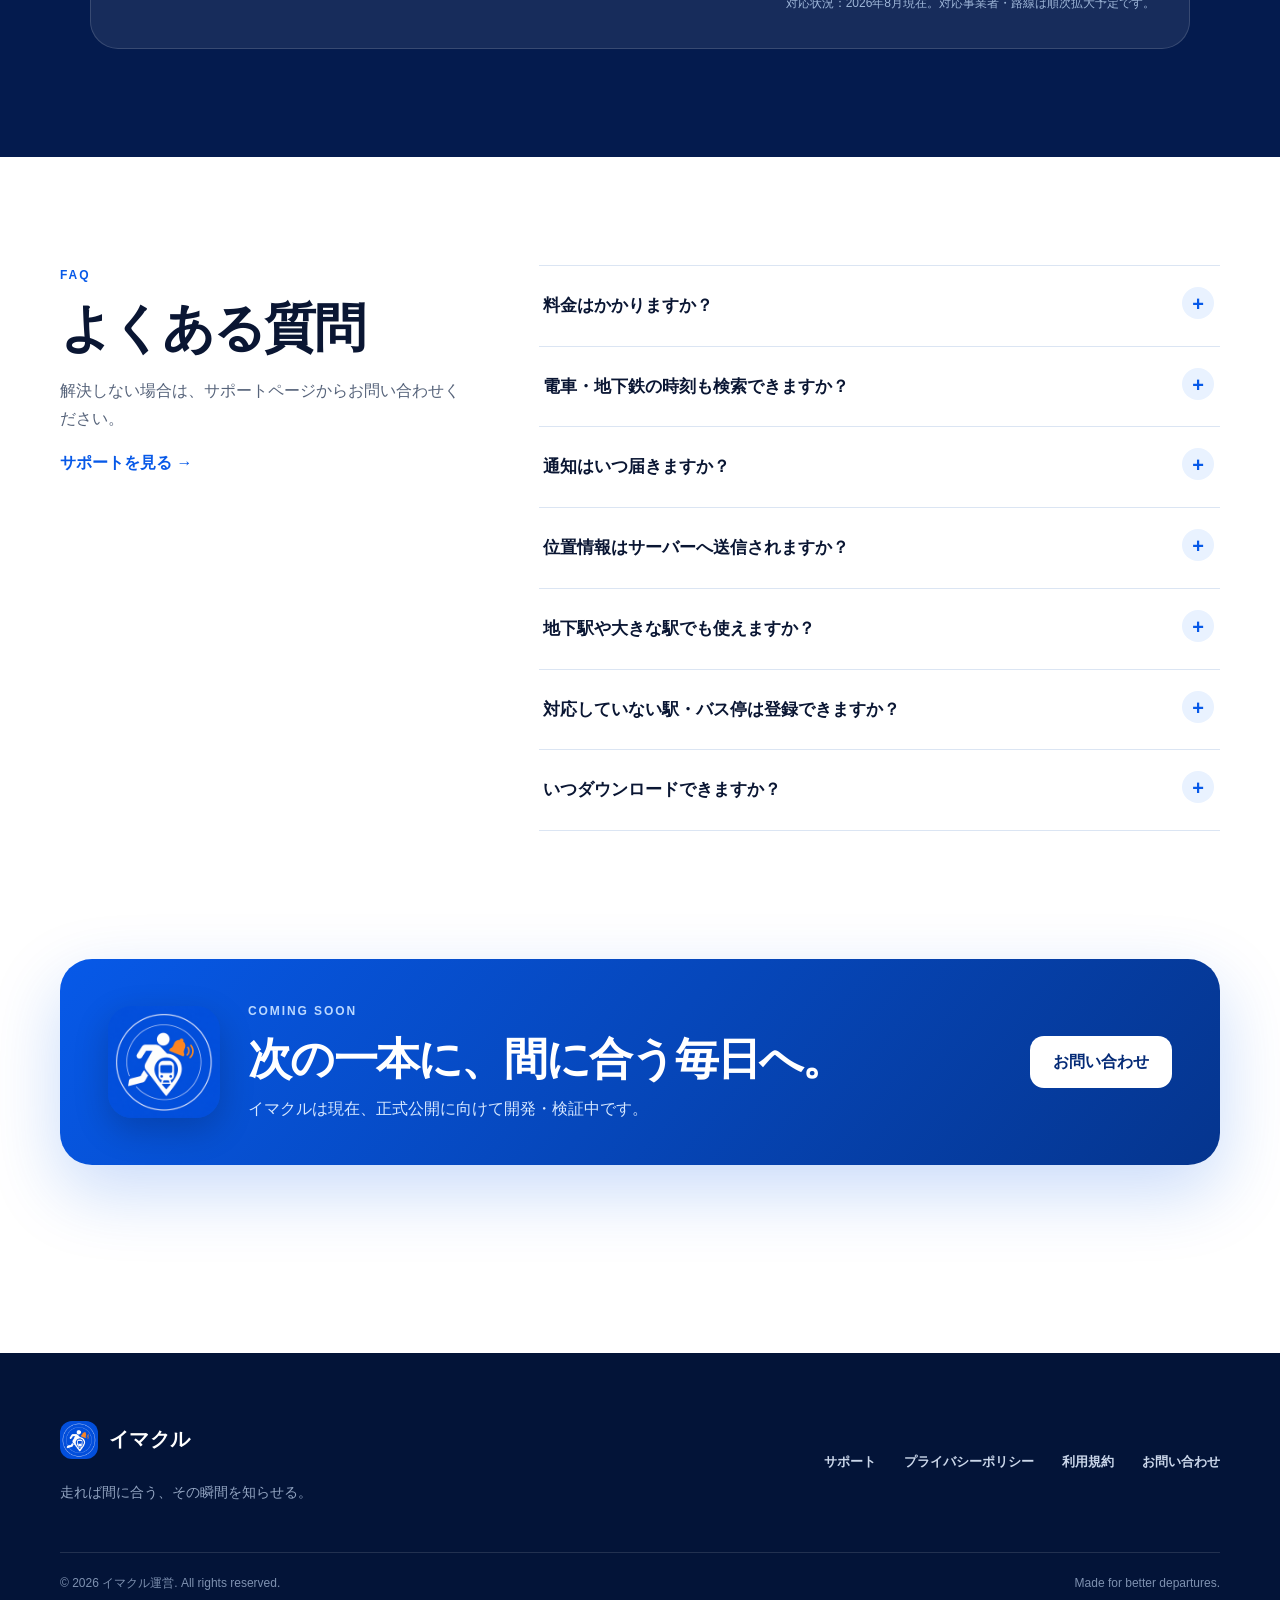
==== commit a65e083c: "地図機能に合わせて公式サイトを更新" ====
--- a/index.html
+++ b/index.html
@@ -175,7 +175,7 @@
           <article class="feature-card">
             <span class="feature-symbol">＋</span>
             <h3>マイ時刻表</h3>
-            <p>オープンデータ未対応の駅やバス停も、発車時刻と場所を手入力できます。</p>
+            <p>オープンデータ未対応の駅やバス停も、発車時刻を入力し、場所は地図から選んで登録できます。</p>
           </article>
           <article class="feature-card">
             <span class="feature-symbol">◎</span>
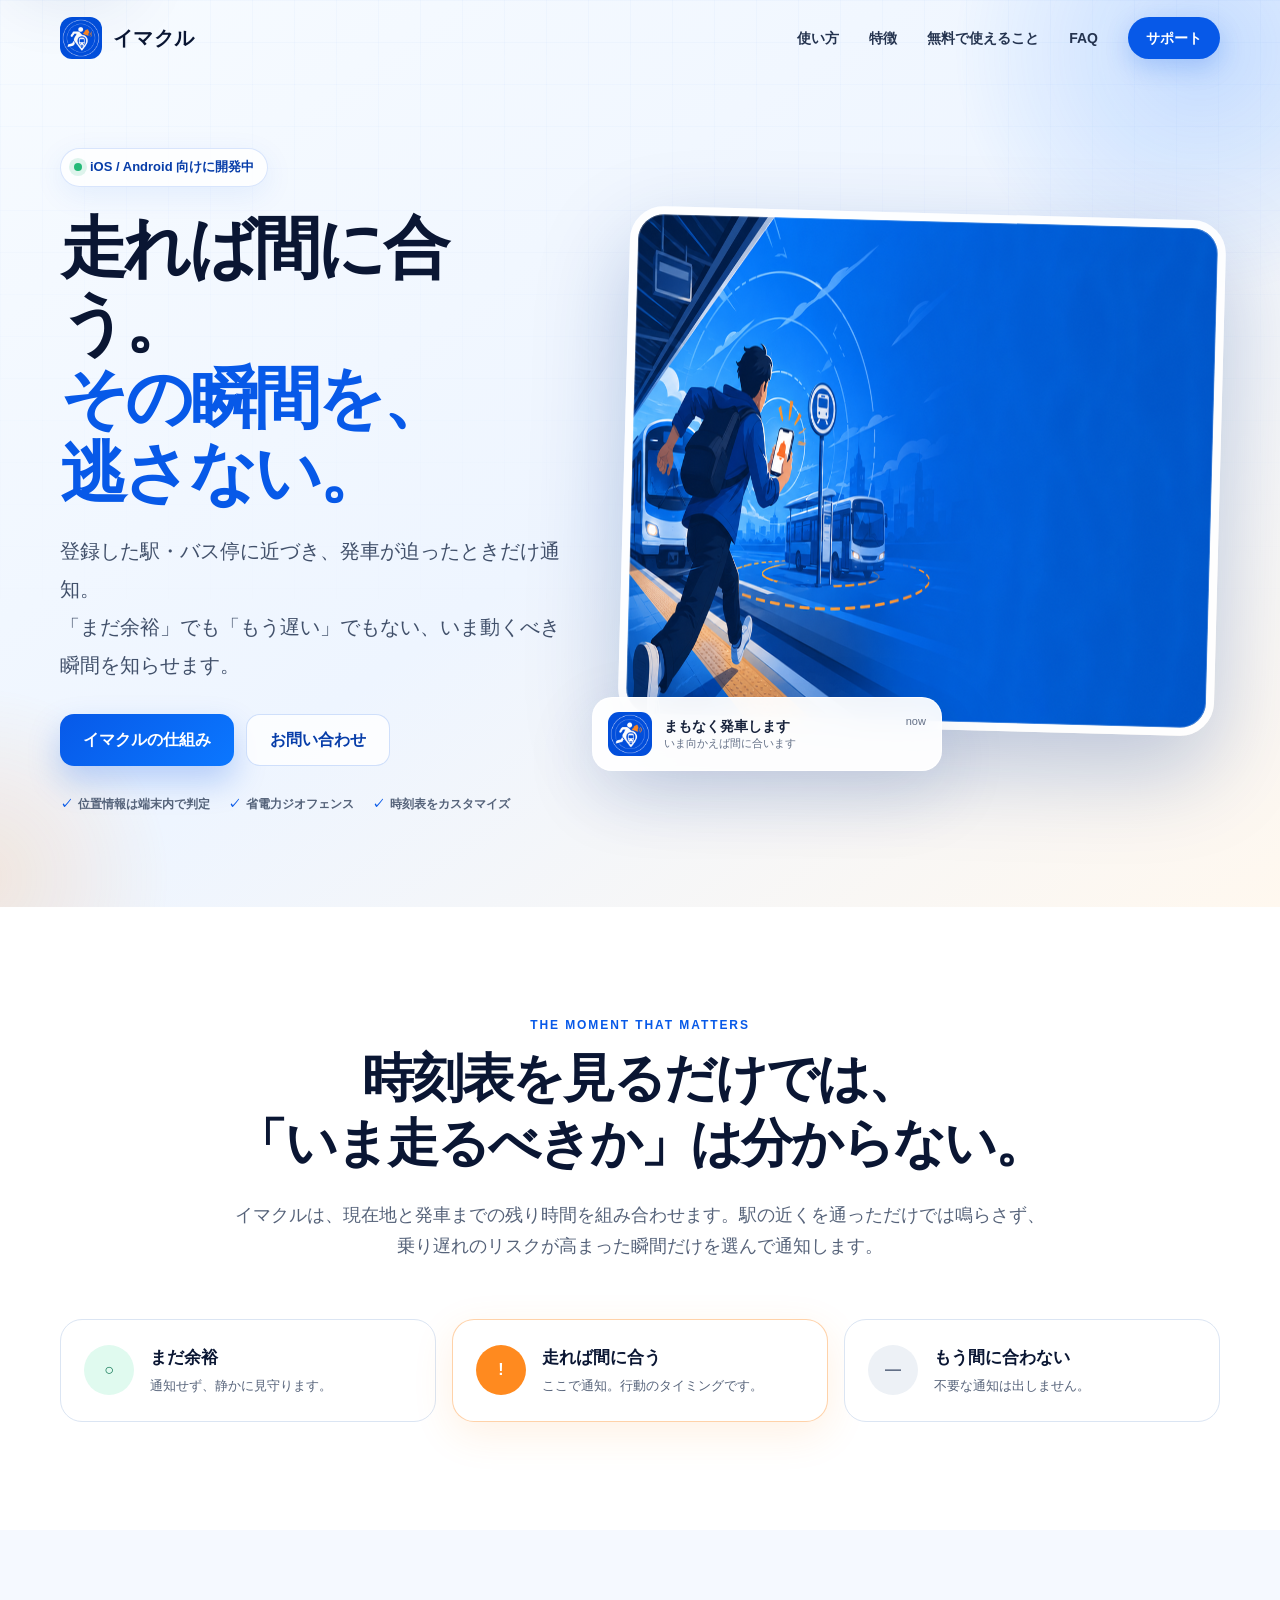
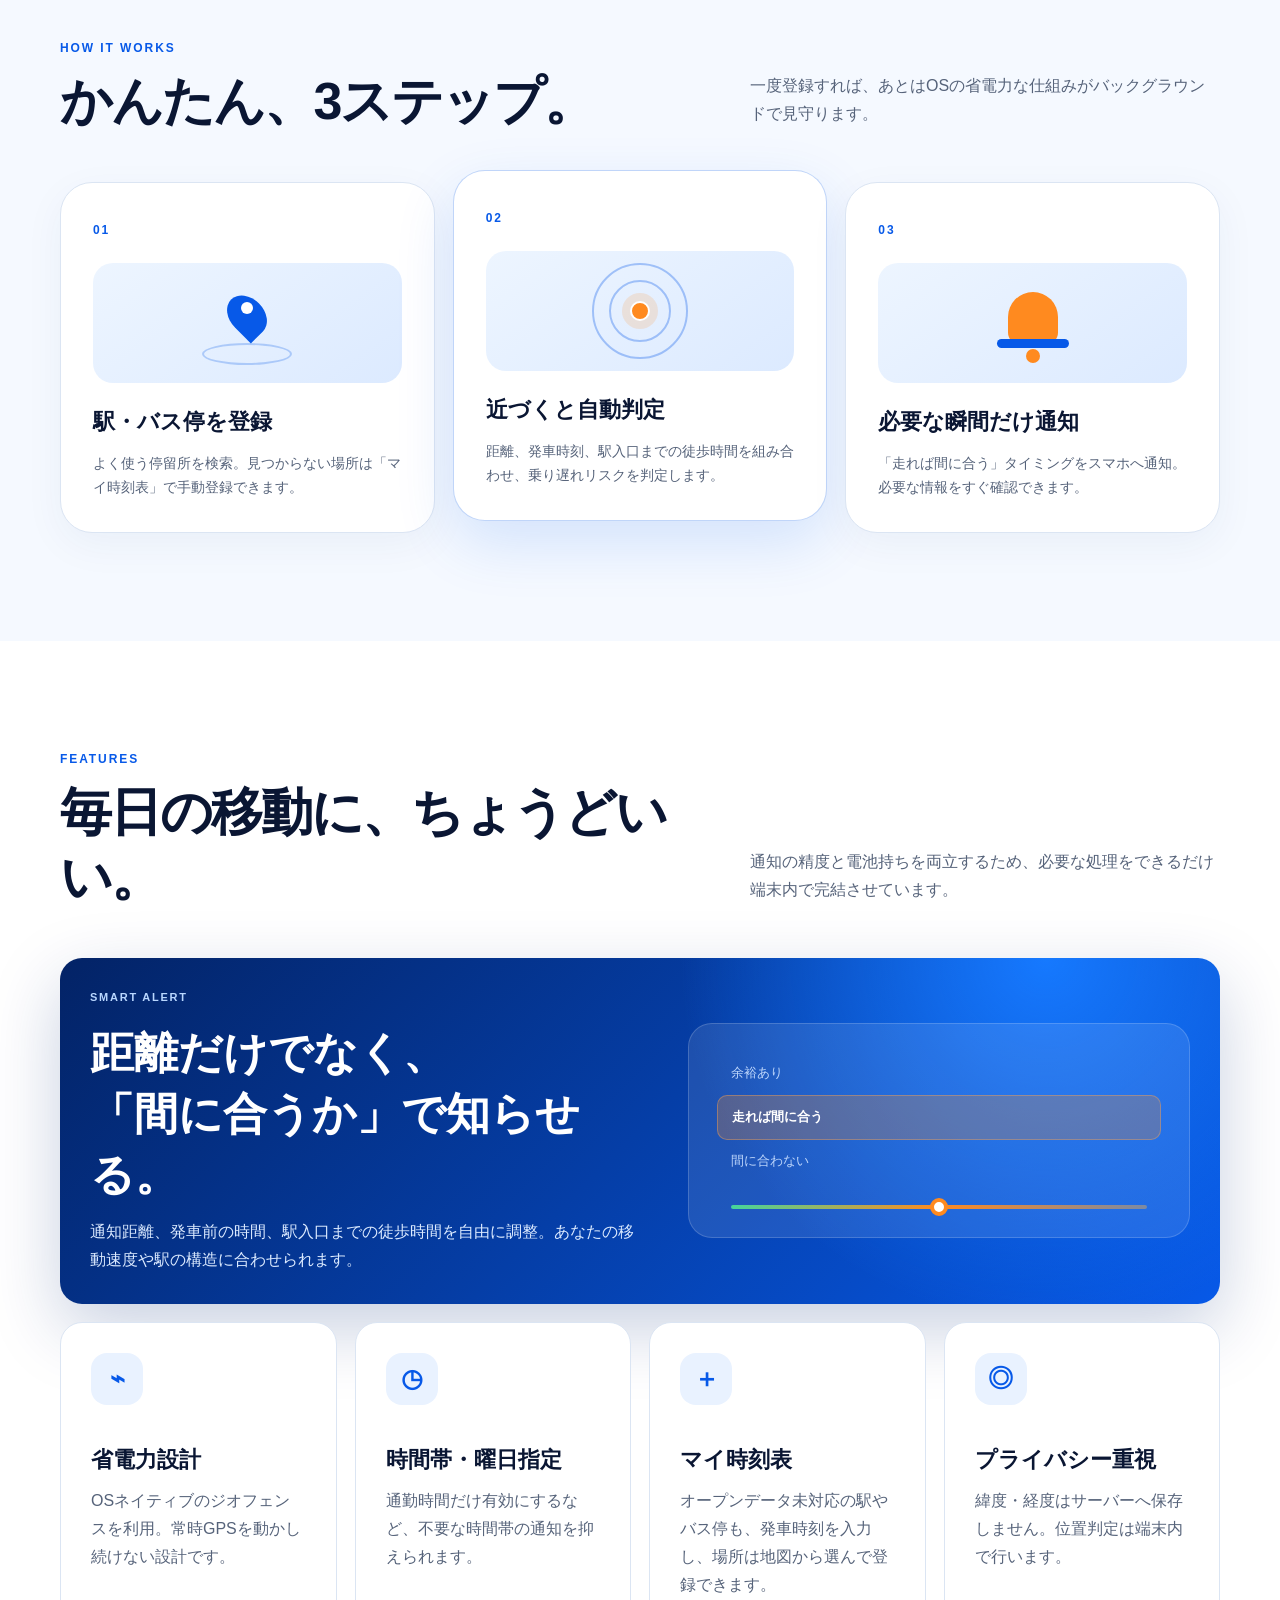
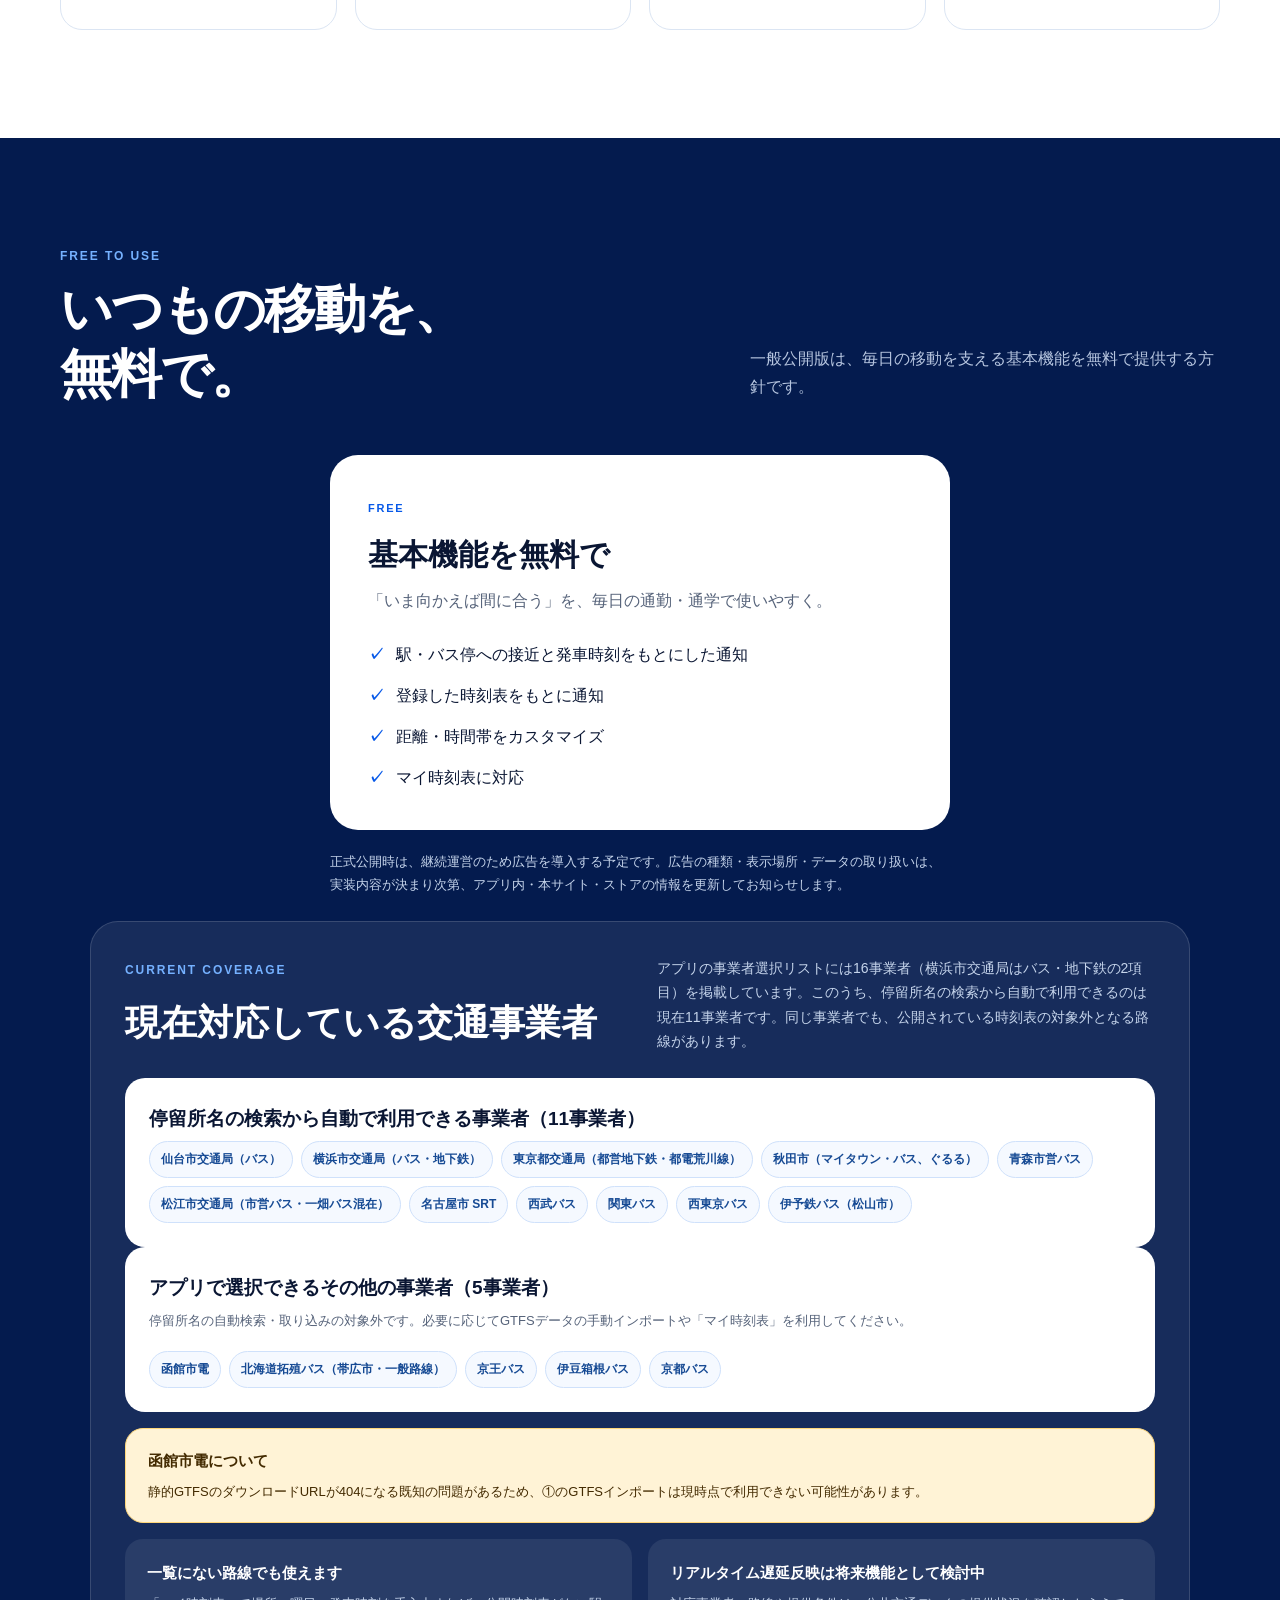
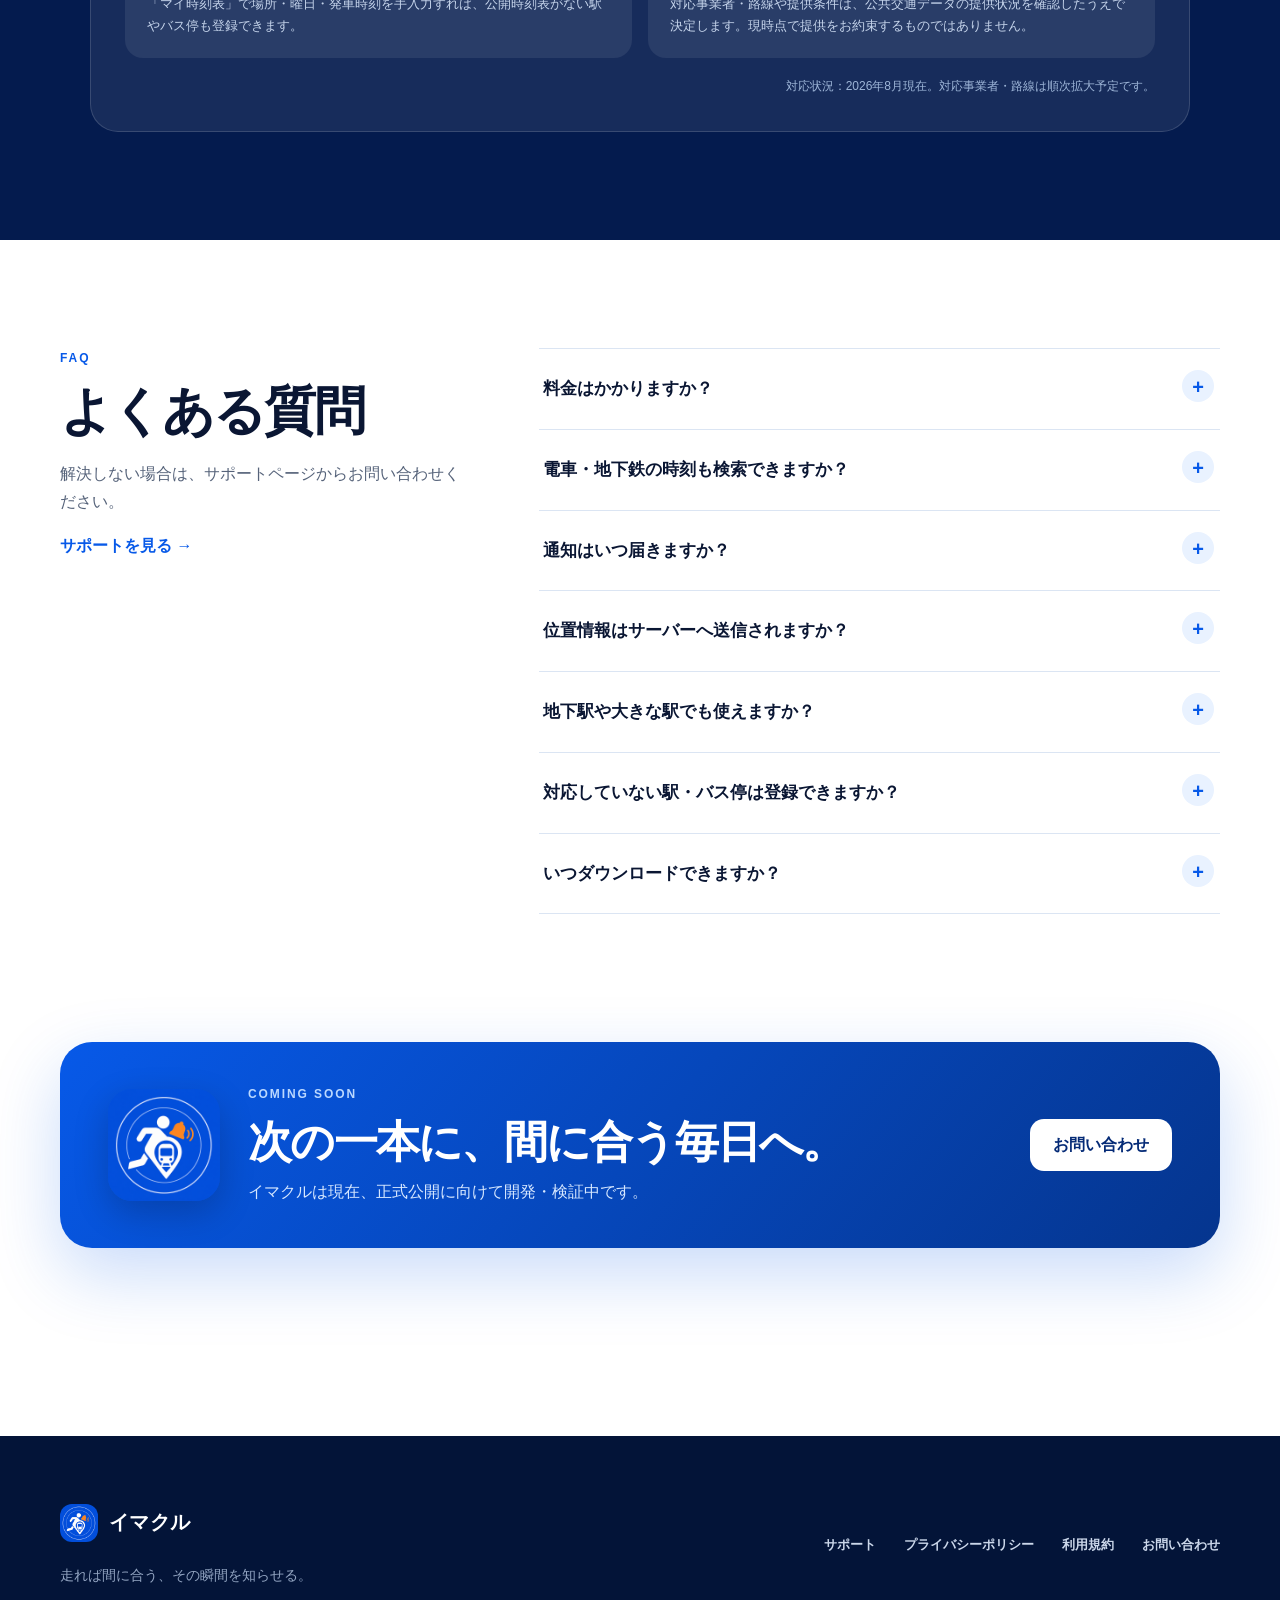
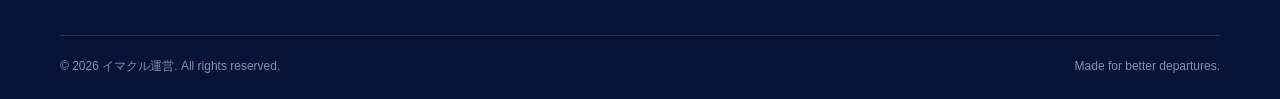
==== commit e53dd88a: "ポリシーの正本URLへ内部リンクを統一し、対応事業者を自動11/選択16に分離" ====
--- a/index.html
+++ b/index.html
@@ -209,26 +209,31 @@
         <div class="coverage-panel" aria-labelledby="coverage-title">
           <div class="coverage-heading">
             <div><p class="section-kicker">CURRENT COVERAGE</p><h3 id="coverage-title">現在対応している交通事業者</h3></div>
-            <p>以下の事業者はすべて、アプリ内の同じ事業者選択リストから選べます。同じ事業者でも、公開されている時刻表の対象外となる路線があります。</p>
+            <p>アプリの事業者選択リストには16事業者（横浜市交通局はバス・地下鉄の2項目）を掲載しています。このうち、停留所名の検索から自動で利用できるのは現在11事業者です。同じ事業者でも、公開されている時刻表の対象外となる路線があります。</p>
           </div>
           <div class="coverage-group">
-            <h4>アプリで選択できる事業者</h4>
-            <p>一覧にない事業者のみ、事業者IDの手入力が必要です。</p>
+            <h4>停留所名の検索から自動で利用できる事業者（11事業者）</h4>
             <ul class="coverage-tags">
               <li>仙台市交通局（バス）</li>
               <li>横浜市交通局（バス・地下鉄）</li>
               <li>東京都交通局（都営地下鉄・都電荒川線）</li>
               <li>秋田市（マイタウン・バス、ぐるる）</li>
               <li>青森市営バス</li>
-              <li>松江市交通局（市営バス・一畑バス）</li>
-              <li>名古屋市SRT</li>
-              <li>函館市電</li>
-              <li>北海道拓殖バス（一般路線）</li>
-              <li>京王バス</li>
+              <li>松江市交通局（市営バス・一畑バス混在）</li>
+              <li>名古屋市 SRT</li>
               <li>西武バス</li>
               <li>関東バス</li>
               <li>西東京バス</li>
-              <li>伊予鉄バス</li>
+              <li>伊予鉄バス（松山市）</li>
+            </ul>
+          </div>
+          <div class="coverage-group">
+            <h4>アプリで選択できるその他の事業者（5事業者）</h4>
+            <p>停留所名の自動検索・取り込みの対象外です。必要に応じてGTFSデータの手動インポートや「マイ時刻表」を利用してください。</p>
+            <ul class="coverage-tags">
+              <li>函館市電</li>
+              <li>北海道拓殖バス（帯広市・一般路線）</li>
+              <li>京王バス</li>
               <li>伊豆箱根バス</li>
               <li>京都バス</li>
             </ul>
@@ -294,7 +299,7 @@
   <footer class="site-footer">
     <div class="container footer-grid">
       <div class="footer-brand"><a class="brand" href="./"><img src="assets/imakuru-icon.png" alt="" width="38" height="38"><span>イマクル</span></a><p>走れば間に合う、その瞬間を知らせる。</p></div>
-      <div class="footer-links"><a href="support.html">サポート</a><a href="privacy.html">プライバシーポリシー</a><a href="terms.html">利用規約</a><a href="mailto:keyanbaitian6@gmail.com">お問い合わせ</a></div>
+      <div class="footer-links"><a href="support.html">サポート</a><a href="/imakuru-legal/">プライバシーポリシー</a><a href="terms.html">利用規約</a><a href="mailto:keyanbaitian6@gmail.com">お問い合わせ</a></div>
     </div>
     <div class="container footer-bottom"><span>© <span data-year>2026</span> イマクル運営. All rights reserved.</span><span>Made for better departures.</span></div>
   </footer>
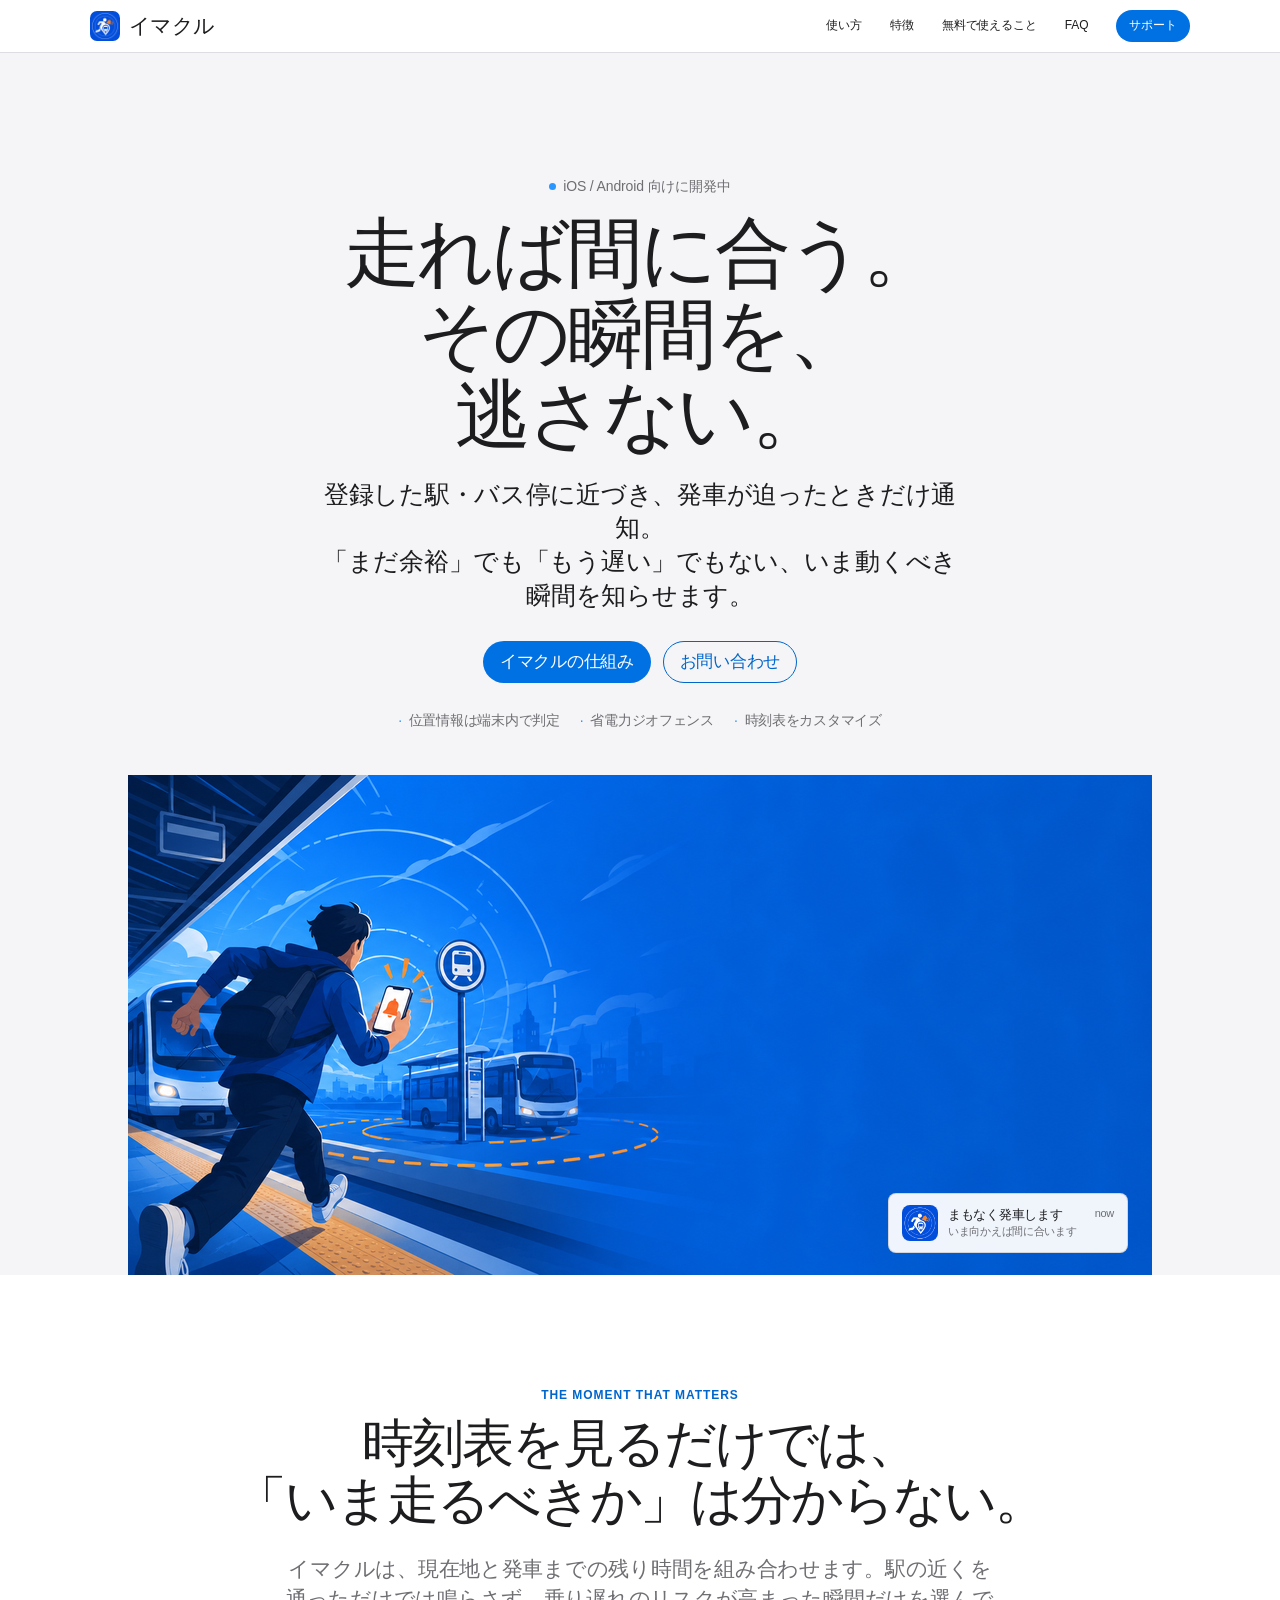
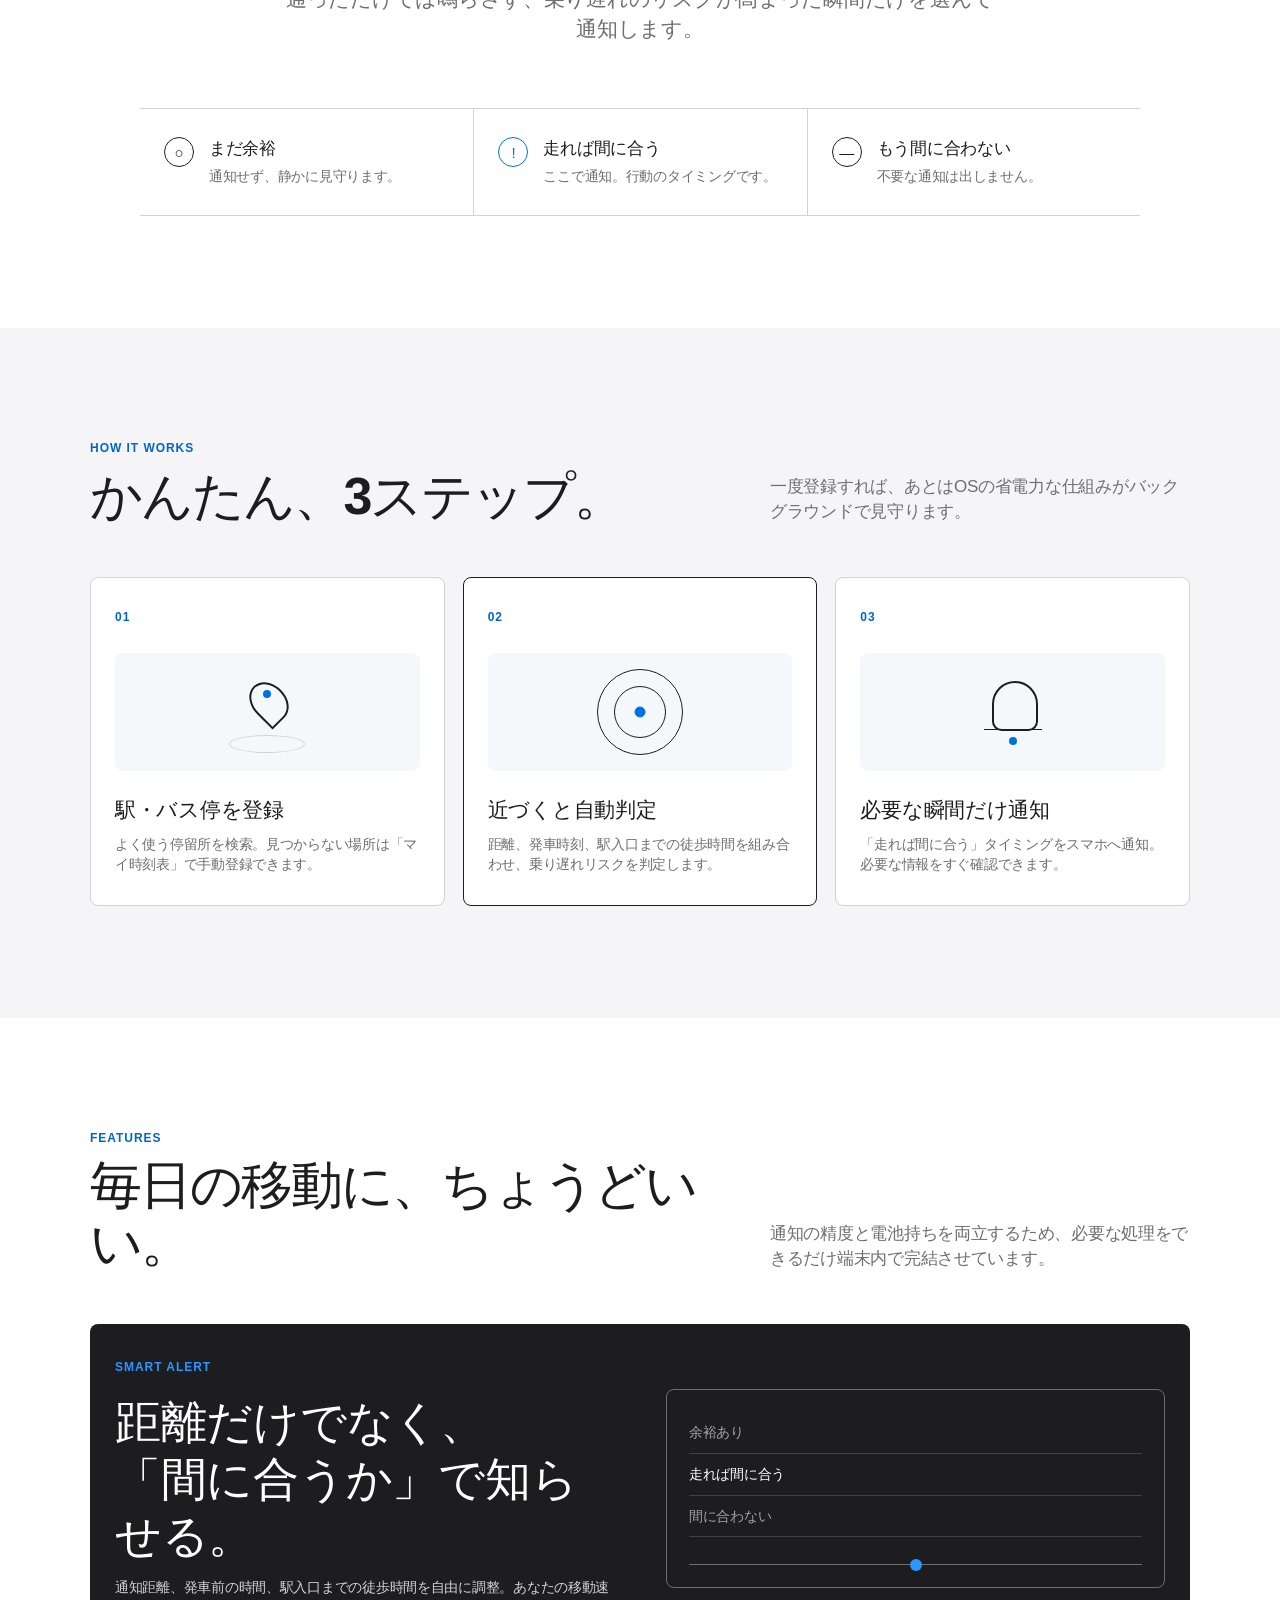
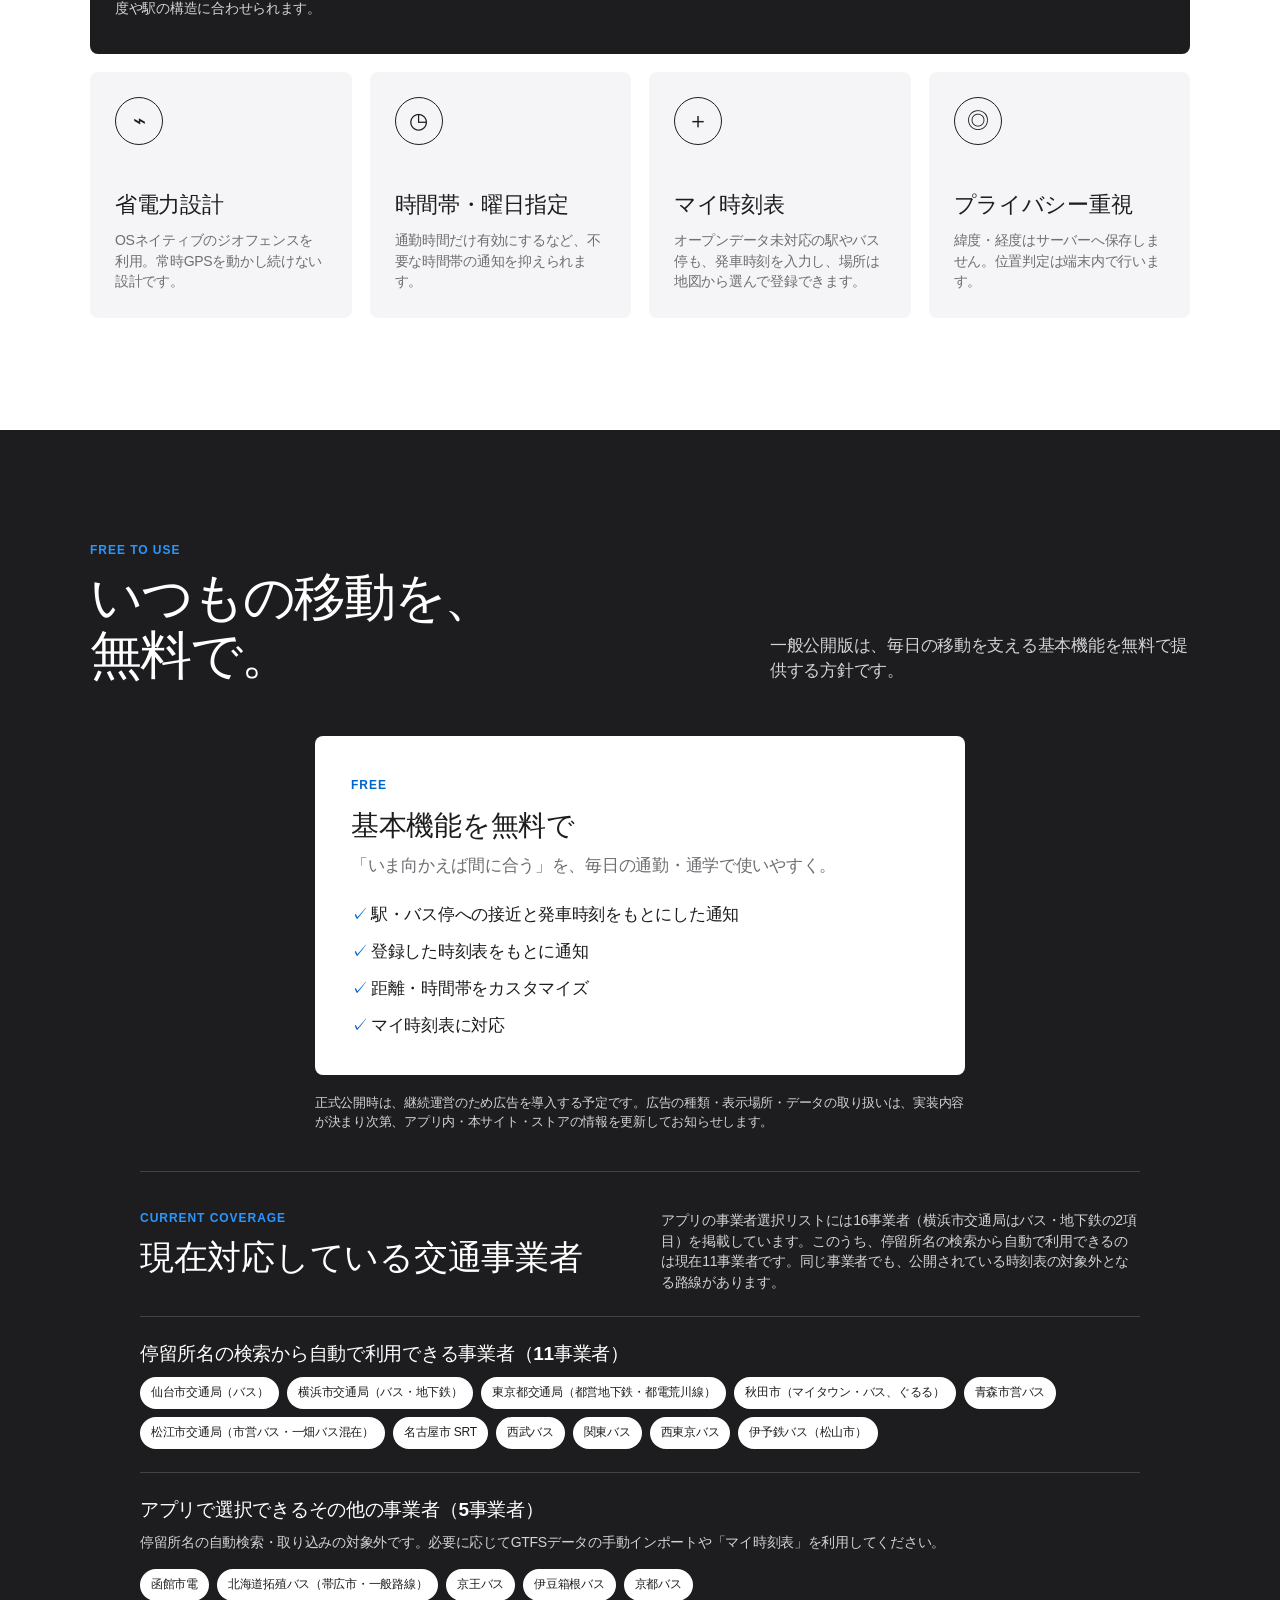
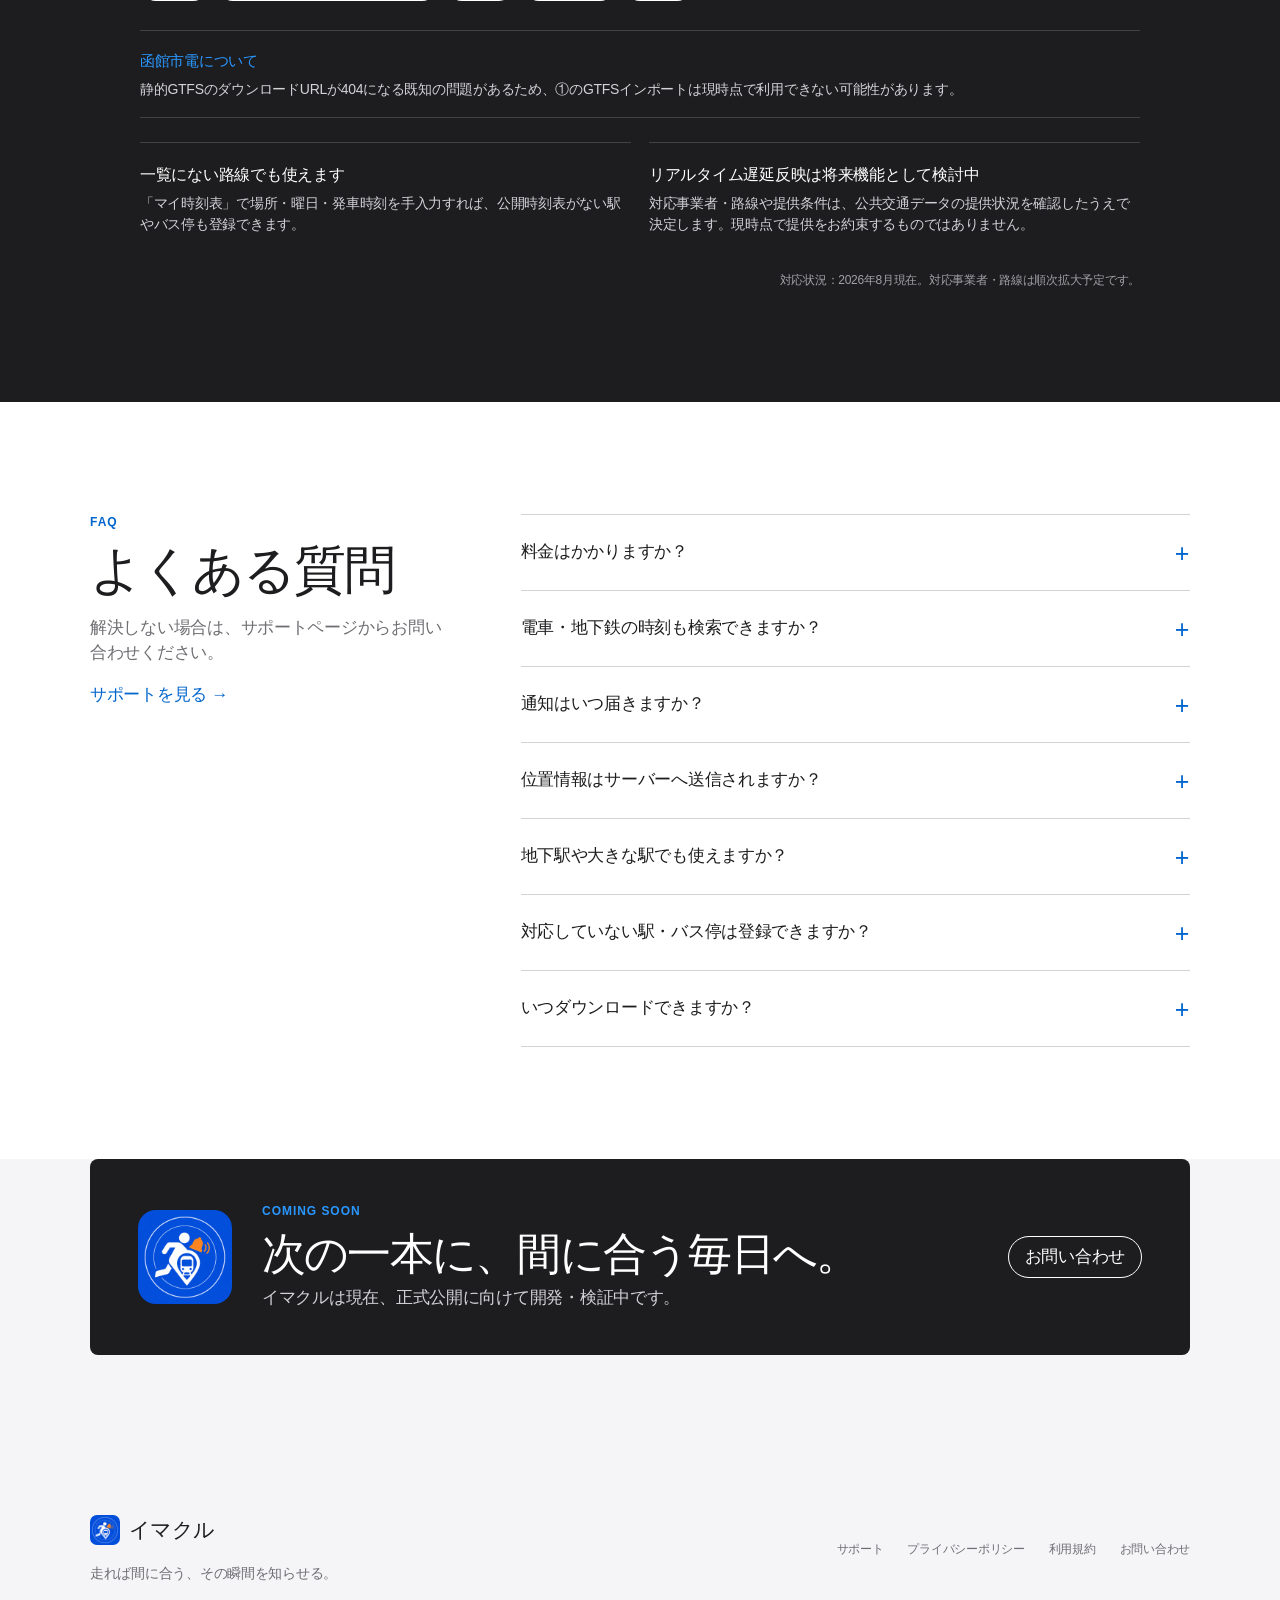
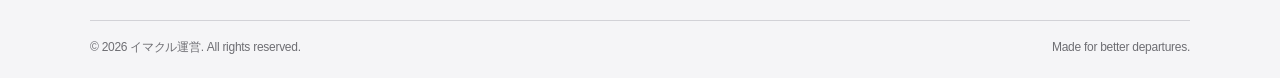
==== commit 77c843bd: "Redesign site with minimal product style" ====
--- a/index.html
+++ b/index.html
@@ -3,7 +3,7 @@
 <head>
   <meta charset="utf-8">
   <meta name="viewport" content="width=device-width, initial-scale=1">
-  <meta name="theme-color" content="#0759e8">
+  <meta name="theme-color" content="#f5f5f7">
   <meta name="description" content="イマクルは、駅やバス停への接近と発車時刻を組み合わせて、走れば間に合う瞬間を通知する乗り遅れ防止アプリです。">
   <meta property="og:type" content="website">
   <meta property="og:locale" content="ja_JP">
--- a/styles.css
+++ b/styles.css
@@ -1,234 +1,215 @@
 :root {
-  --blue-950: #031b52;
-  --blue-900: #042a76;
-  --blue-800: #073da9;
-  --blue-700: #0759e8;
-  --blue-600: #0a6cff;
-  --blue-100: #e9f2ff;
-  --blue-50: #f5f9ff;
-  --orange: #ff8a1f;
-  --ink: #0a1633;
-  --muted: #56637a;
-  --line: #dbe5f3;
-  --surface: #ffffff;
-  --shadow: 0 24px 70px rgba(11, 53, 126, .14);
-  --radius-lg: 32px;
-  --radius-md: 22px;
-  --container: 1160px;
+  --apple-blue: #0071e3;
+  --link-blue: #0066cc;
+  --signal-blue: #2997ff;
+  --ink: #1d1d1f;
+  --muted: #6e6e73;
+  --line: #d2d2d7;
+  --canvas: #f5f5f7;
+  --ice: #f4f8fb;
+  --white: #fff;
+  --container: 1100px;
+  --radius: 8px;
+  --pill: 980px;
+  font-family: -apple-system, BlinkMacSystemFont, "Segoe UI", "Hiragino Kaku Gothic ProN", "Hiragino Sans", Meiryo, sans-serif;
+  color: var(--ink);
+  background: var(--white);
+  font-synthesis: none;
+  text-rendering: optimizeLegibility;
 }
 
 * { box-sizing: border-box; }
 html { scroll-behavior: smooth; }
-body {
-  margin: 0;
-  color: var(--ink);
-  background: var(--surface);
-  font-family: -apple-system, BlinkMacSystemFont, "Segoe UI", "Noto Sans JP", "Hiragino Kaku Gothic ProN", Meiryo, sans-serif;
-  font-size: 16px;
-  line-height: 1.75;
-  -webkit-font-smoothing: antialiased;
-}
-img { display: block; max-width: 100%; }
+body { min-width: 320px; margin: 0; color: var(--ink); background: var(--white); font-size: 17px; line-height: 1.47; letter-spacing: -.016em; }
+img { display: block; max-width: 100%; height: auto; }
 a { color: inherit; text-decoration: none; }
-button, input, textarea { font: inherit; }
-.container { width: min(calc(100% - 40px), var(--container)); margin-inline: auto; }
-.narrow { max-width: 820px; }
+button { font: inherit; }
+.container { width: min(calc(100% - 48px), var(--container)); margin-inline: auto; }
+.narrow { max-width: 840px; }
 .center { text-align: center; }
 .sr-only { position: absolute; width: 1px; height: 1px; padding: 0; margin: -1px; overflow: hidden; clip: rect(0, 0, 0, 0); white-space: nowrap; border: 0; }
-.skip-link { position: fixed; left: 16px; top: -80px; z-index: 1000; padding: 10px 16px; background: #fff; border-radius: 8px; box-shadow: var(--shadow); }
-.skip-link:focus { top: 16px; }
-:focus-visible { outline: 3px solid var(--orange); outline-offset: 4px; }
-
-.site-header { position: fixed; inset: 0 0 auto; z-index: 100; border-bottom: 1px solid transparent; transition: .25s ease; }
-.site-header.scrolled { background: rgba(255, 255, 255, .92); border-color: rgba(219, 229, 243, .9); backdrop-filter: blur(18px); }
-.nav-shell { min-height: 76px; display: flex; align-items: center; justify-content: space-between; gap: 24px; }
-.brand { display: inline-flex; align-items: center; gap: 11px; font-weight: 800; font-size: 20px; letter-spacing: .02em; }
-.brand img { border-radius: 12px; }
-.site-nav { display: flex; align-items: center; gap: 30px; color: #24334f; font-size: 14px; font-weight: 700; }
-.site-nav a { transition: color .2s ease; }
-.site-nav a:hover { color: var(--blue-700); }
-.nav-cta { padding: 9px 18px; color: #fff !important; background: var(--blue-700); border-radius: 999px; box-shadow: 0 8px 24px rgba(7, 89, 232, .22); }
-.nav-toggle { display: none; width: 44px; height: 44px; border: 0; background: transparent; border-radius: 10px; align-items: center; justify-content: center; flex-direction: column; gap: 5px; }
-.nav-toggle span:not(.sr-only) { width: 23px; height: 2px; background: var(--ink); transition: .2s; }
-
-.hero { position: relative; overflow: hidden; padding: 148px 0 92px; background: linear-gradient(145deg, #f7fbff 0%, #eef5ff 52%, #fff8ef 100%); }
-.hero::before { content: ""; position: absolute; inset: 0; opacity: .32; background-image: linear-gradient(rgba(7, 89, 232, .08) 1px, transparent 1px), linear-gradient(90deg, rgba(7, 89, 232, .08) 1px, transparent 1px); background-size: 42px 42px; mask-image: linear-gradient(to bottom, #000, transparent 80%); }
-.hero-glow { position: absolute; border-radius: 50%; filter: blur(2px); pointer-events: none; }
-.hero-glow-one { width: 520px; height: 520px; right: -180px; top: -210px; background: radial-gradient(circle, rgba(7, 108, 255, .18), transparent 67%); }
-.hero-glow-two { width: 400px; height: 400px; left: -220px; bottom: -170px; background: radial-gradient(circle, rgba(255, 138, 31, .15), transparent 67%); }
-.hero-grid { position: relative; display: grid; grid-template-columns: .92fr 1.08fr; align-items: center; gap: 56px; }
-.eyebrow { display: inline-flex; align-items: center; gap: 8px; padding: 7px 13px; color: var(--blue-800); background: rgba(255, 255, 255, .8); border: 1px solid rgba(7, 89, 232, .15); border-radius: 999px; font-size: 13px; font-weight: 800; box-shadow: 0 8px 30px rgba(7, 89, 232, .08); }
-.status-dot { width: 8px; height: 8px; background: #25ba78; border-radius: 50%; box-shadow: 0 0 0 5px rgba(37, 186, 120, .14); }
-.hero h1 { margin: 24px 0 20px; font-size: clamp(40px, 5.2vw, 72px); line-height: 1.13; letter-spacing: -.055em; }
-.hero h1 span { color: var(--blue-700); }
-.hero-lead { color: #42516b; font-size: clamp(17px, 1.8vw, 20px); line-height: 1.9; }
-.hero-actions { display: flex; flex-wrap: wrap; gap: 12px; margin-top: 30px; }
-.button { display: inline-flex; min-height: 52px; padding: 0 23px; align-items: center; justify-content: center; border-radius: 14px; font-weight: 800; transition: transform .2s ease, box-shadow .2s ease, background .2s ease; }
-.button:hover { transform: translateY(-2px); }
-.button-primary { color: #fff; background: linear-gradient(135deg, var(--blue-700), #0b77ff); box-shadow: 0 15px 32px rgba(7, 89, 232, .25); }
-.button-secondary { color: var(--blue-800); background: rgba(255, 255, 255, .78); border: 1px solid rgba(7, 89, 232, .18); }
-.button-light { color: var(--blue-900); background: #fff; white-space: nowrap; }
-.hero-meta { display: flex; flex-wrap: wrap; gap: 9px 18px; margin-top: 28px; color: #55637a; font-size: 12px; font-weight: 700; }
-.hero-meta span::before { content: "✓"; margin-right: 6px; color: var(--blue-700); }
-.hero-visual { position: relative; padding: 22px 0 42px; }
-.hero-image-frame { position: relative; overflow: hidden; border: 8px solid rgba(255, 255, 255, .9); border-radius: 34px; box-shadow: 0 36px 90px rgba(6, 51, 136, .25); transform: rotate(1.5deg); }
-.hero-image-frame::after { content: ""; position: absolute; inset: 0; box-shadow: inset 0 0 0 1px rgba(255, 255, 255, .25); border-radius: 26px; }
-.alert-card { position: absolute; left: -32px; bottom: 0; display: flex; align-items: center; gap: 12px; width: min(350px, 75%); padding: 14px 15px; color: #16213a; background: rgba(255, 255, 255, .94); border: 1px solid rgba(255, 255, 255, .9); border-radius: 20px; box-shadow: var(--shadow); backdrop-filter: blur(16px); }
-.alert-card img { border-radius: 11px; }
-.alert-card div { display: grid; min-width: 0; line-height: 1.35; }
-.alert-card strong { font-size: 14px; }
-.alert-card span { color: #647087; font-size: 11px; }
-.alert-card .alert-time { margin-left: auto; align-self: flex-start; }
-
-.section { padding: 108px 0; }
-.section-tint { background: var(--blue-50); }
-.section-kicker { margin: 0 0 10px; color: var(--blue-700); font-size: 12px; font-weight: 900; letter-spacing: .16em; }
-.section h2 { margin: 0; font-size: clamp(32px, 4.2vw, 52px); line-height: 1.25; letter-spacing: -.04em; }
-.section-intro { margin: 24px auto 0; color: var(--muted); font-size: 18px; }
-.section-heading { display: flex; align-items: flex-end; justify-content: space-between; gap: 44px; margin-bottom: 48px; }
-.section-heading > p { max-width: 470px; margin: 0 0 6px; color: var(--muted); }
-.signal-grid { display: grid; grid-template-columns: repeat(3, 1fr); gap: 16px; margin-top: 56px; }
-.signal-card { display: flex; align-items: center; gap: 16px; padding: 23px; border: 1px solid var(--line); border-radius: var(--radius-md); background: #fff; }
-.signal-icon { display: grid; flex: 0 0 50px; height: 50px; place-items: center; border-radius: 50%; font-weight: 900; }
-.signal-card strong { font-size: 17px; }
-.signal-card p { margin: 3px 0 0; color: var(--muted); font-size: 13px; }
-.signal-card.safe .signal-icon { color: #137856; background: #e0faef; }
-.signal-card.run { border-color: rgba(255, 138, 31, .38); box-shadow: 0 12px 40px rgba(255, 138, 31, .12); }
-.signal-card.run .signal-icon { color: #fff; background: var(--orange); }
-.signal-card.missed .signal-icon { color: #637087; background: #edf1f6; }
+.skip-link { position: fixed; z-index: 20; top: 8px; left: 8px; padding: 8px 12px; color: var(--white); background: var(--ink); border-radius: var(--radius); transform: translateY(-140%); }
+.skip-link:focus { transform: translateY(0); }
+
+.site-header { position: sticky; z-index: 10; top: 0; background: rgba(255, 255, 255, .88); border-bottom: 1px solid rgba(210, 210, 215, .72); backdrop-filter: saturate(180%) blur(18px); }
+.nav-shell { display: flex; align-items: center; justify-content: space-between; min-height: 52px; }
+.brand { display: inline-flex; align-items: center; gap: 9px; font-size: 21px; font-weight: 600; letter-spacing: -.03em; }
+.brand img { width: 30px; height: 30px; border-radius: 7px; }
+.site-nav { display: flex; align-items: center; gap: 28px; font-size: 12px; letter-spacing: -.01em; }
+.site-nav a:hover, .text-link:hover { color: var(--link-blue); }
+.nav-cta { padding: 7px 13px; color: var(--white); background: var(--apple-blue); border-radius: var(--pill); }
+.nav-toggle { display: none; width: 42px; height: 42px; padding: 0; border: 0; background: transparent; align-items: center; justify-content: center; flex-direction: column; gap: 5px; }
+.nav-toggle span:not(.sr-only) { width: 18px; height: 1px; background: var(--ink); }
+
+.hero { position: relative; overflow: hidden; padding: 120px 0 0; text-align: center; background: var(--canvas); }
+.hero-glow, .hero::before { display: none; }
+.hero-grid { display: block; }
+.hero-copy { max-width: 800px; margin-inline: auto; }
+.eyebrow { display: inline-flex; align-items: center; gap: 7px; margin-bottom: 15px; color: var(--muted); font-size: 14px; letter-spacing: -.01em; }
+.status-dot { width: 7px; height: 7px; background: var(--signal-blue); border-radius: 50%; }
+.hero h1 { margin: 0; font-size: clamp(46px, 7vw, 76px); font-weight: 600; line-height: 1.07; letter-spacing: -.04em; }
+.hero h1 span { color: var(--ink); }
+.hero-lead { max-width: 650px; margin: 22px auto 0; color: var(--ink); font-size: clamp(19px, 2.3vw, 25px); font-weight: 300; line-height: 1.35; }
+.hero-actions { display: flex; justify-content: center; flex-wrap: wrap; gap: 12px; margin-top: 28px; }
+.button { display: inline-flex; min-height: 42px; padding: 10px 16px; align-items: center; justify-content: center; border: 1px solid transparent; border-radius: var(--pill); font-size: 17px; font-weight: 400; line-height: 1; transition: background-color .2s ease, color .2s ease, border-color .2s ease; }
+.button-primary { color: var(--white); background: var(--apple-blue); }
+.button-primary:hover { background: #0077ed; }
+.button-secondary { color: var(--link-blue); border-color: var(--link-blue); background: transparent; }
+.button-secondary:hover { color: var(--white); background: var(--link-blue); }
+.button-light { color: var(--white); border-color: var(--white); background: transparent; }
+.button-light:hover { color: var(--ink); background: var(--white); }
+.hero-meta { display: flex; justify-content: center; flex-wrap: wrap; gap: 8px 20px; margin: 27px 0 45px; color: var(--muted); font-size: 14px; }
+.hero-meta span::before { content: "·"; margin-right: 7px; color: var(--signal-blue); }
+.hero-visual { position: relative; max-width: 1024px; margin: 0 auto; }
+.hero-image-frame { overflow: hidden; border: 0; border-radius: 0; transform: none; }
+.hero-image-frame::after { display: none; }
+.hero-image-frame img { width: 100%; }
+.alert-card { position: absolute; right: 24px; bottom: 22px; display: flex; align-items: center; gap: 10px; padding: 11px 13px; color: var(--ink); text-align: left; background: rgba(255, 255, 255, .94); border: 1px solid rgba(210, 210, 215, .9); border-radius: var(--radius); backdrop-filter: blur(12px); }
+.alert-card img { width: 36px; height: 36px; border-radius: 8px; }
+.alert-card div { display: grid; line-height: 1.3; }
+.alert-card strong { font-size: 13px; }
+.alert-card span { color: var(--muted); font-size: 11px; }
+.alert-card .alert-time { margin-left: 8px; align-self: flex-start; }
+
+.section { padding: 112px 0; }
+.section-tint { background: var(--canvas); }
+.section-dark { color: var(--white); background: var(--ink); }
+.section-kicker { margin: 0 0 10px; color: var(--link-blue); font-size: 12px; font-weight: 600; letter-spacing: .08em; }
+.section-dark .section-kicker, .light .section-kicker { color: var(--signal-blue); }
+.section h2 { margin: 0; font-size: clamp(36px, 4.5vw, 52px); font-weight: 600; line-height: 1.1; letter-spacing: -.04em; }
+.section-intro { max-width: 720px; margin: 25px auto 0; color: var(--muted); font-size: 21px; font-weight: 300; line-height: 1.43; }
+.section-heading { display: grid; grid-template-columns: 1fr minmax(280px, 420px); align-items: end; gap: 48px; margin-bottom: 52px; }
+.section-heading > p { margin: 0; color: var(--muted); font-size: 17px; }
+.section-heading.light > p { color: #d2d2d7; }
+
+.problem-section { background: var(--white); }
+.signal-grid { display: grid; grid-template-columns: repeat(3, 1fr); gap: 0; max-width: 1000px; margin: 64px auto 0; border-top: 1px solid var(--line); border-bottom: 1px solid var(--line); }
+.signal-card { display: flex; align-items: flex-start; gap: 15px; padding: 28px 24px; }
+.signal-card + .signal-card { border-left: 1px solid var(--line); }
+.signal-icon { display: grid; flex: 0 0 30px; height: 30px; place-items: center; color: var(--ink); border: 1px solid currentColor; border-radius: 50%; font-size: 15px; line-height: 1; }
+.signal-card strong { font-size: 17px; font-weight: 600; }
+.signal-card p { margin: 4px 0 0; color: var(--muted); font-size: 14px; }
+.signal-card.run .signal-icon { color: var(--apple-blue); background: transparent; }
 
 .steps-grid { display: grid; grid-template-columns: repeat(3, 1fr); gap: 18px; }
-.step-card { position: relative; padding: 32px; background: #fff; border: 1px solid var(--line); border-radius: var(--radius-lg); box-shadow: 0 12px 40px rgba(18, 60, 126, .05); }
-.step-card.featured { transform: translateY(-12px); border-color: rgba(7, 89, 232, .25); box-shadow: 0 22px 60px rgba(7, 89, 232, .14); }
-.step-number { color: var(--blue-700); font-size: 12px; font-weight: 900; letter-spacing: .16em; }
-.step-art { position: relative; height: 120px; margin: 20px 0; overflow: hidden; border-radius: 20px; background: linear-gradient(145deg, #edf5ff, #dceaff); }
+.step-card { padding: 26px 24px 30px; background: var(--white); border: 1px solid var(--line); border-radius: var(--radius); }
+.step-card.featured { border-color: var(--ink); transform: none; }
+.step-number, .feature-label, .plan-name { color: var(--link-blue); font-size: 12px; font-weight: 600; letter-spacing: .08em; }
+.step-art { position: relative; height: 118px; margin: 24px 0; overflow: hidden; border: 0; border-radius: var(--radius); background: var(--ice); }
 .step-art::before, .step-art::after, .step-art span { content: ""; position: absolute; }
-.pin-art::before { width: 34px; height: 45px; left: calc(50% - 17px); top: 30px; background: var(--blue-700); border-radius: 50% 50% 50% 0; transform: rotate(-45deg); }
-.pin-art::after { width: 12px; height: 12px; left: calc(50% - 6px); top: 39px; background: #fff; border-radius: 50%; }
-.pin-art span { width: 90px; height: 22px; left: calc(50% - 45px); bottom: 18px; border: 2px solid rgba(7, 89, 232, .25); border-radius: 50%; }
-.radar-art::before, .radar-art::after, .radar-art span { border: 2px solid rgba(7, 89, 232, .32); border-radius: 50%; left: 50%; top: 50%; transform: translate(-50%, -50%); }
-.radar-art::before { width: 92px; height: 92px; }
-.radar-art::after { width: 58px; height: 58px; }
-.radar-art span { width: 20px; height: 20px; background: var(--orange); border-color: #fff; box-shadow: 0 0 0 8px rgba(255, 138, 31, .16); }
-.bell-art::before { width: 50px; height: 52px; left: calc(50% - 25px); top: 29px; background: var(--orange); border-radius: 26px 26px 12px 12px; }
-.bell-art::after { width: 72px; height: 9px; left: calc(50% - 36px); top: 76px; background: var(--blue-700); border-radius: 9px; }
-.bell-art span { width: 14px; height: 14px; left: calc(50% - 7px); top: 86px; background: var(--orange); border-radius: 50%; }
-.step-card h3 { margin: 0 0 9px; font-size: 22px; }
-.step-card p { margin: 0; color: var(--muted); font-size: 14px; }
+.pin-art::before { width: 30px; height: 40px; top: 27px; left: calc(50% - 15px); border: 2px solid var(--ink); border-radius: 50% 50% 50% 0; transform: rotate(-45deg); }
+.pin-art::after { width: 8px; height: 8px; top: 37px; left: calc(50% - 4px); background: var(--apple-blue); border-radius: 50%; }
+.pin-art span { width: 76px; height: 18px; bottom: 18px; left: calc(50% - 38px); border: 1px solid var(--line); border-radius: 50%; }
+.radar-art::before, .radar-art::after, .radar-art span { top: 50%; left: 50%; border: 1px solid var(--ink); border-radius: 50%; transform: translate(-50%, -50%); }
+.radar-art::before { width: 84px; height: 84px; }
+.radar-art::after { width: 50px; height: 50px; }
+.radar-art span { width: 11px; height: 11px; background: var(--apple-blue); border-color: var(--apple-blue); }
+.bell-art::before { width: 42px; height: 46px; top: 28px; left: calc(50% - 21px); border: 2px solid var(--ink); border-radius: 24px 24px 10px 10px; }
+.bell-art::after { width: 58px; height: 1px; top: 76px; left: calc(50% - 29px); background: var(--ink); }
+.bell-art span { width: 8px; height: 8px; top: 84px; left: calc(50% - 4px); background: var(--apple-blue); border-radius: 50%; }
+.step-card h3 { margin: 0 0 8px; font-size: 21px; font-weight: 600; }
+.step-card p, .feature-card p { margin: 0; color: var(--muted); font-size: 14px; }
 
 .feature-grid { display: grid; grid-template-columns: repeat(4, 1fr); gap: 18px; }
-.feature-card { min-height: 260px; padding: 30px; border: 1px solid var(--line); border-radius: var(--radius-md); background: #fff; }
-.feature-card.feature-wide { grid-column: span 4; min-height: 340px; display: grid; grid-template-columns: 1.05fr .95fr; align-items: center; gap: 44px; }
-.blue-card { color: #fff; background: radial-gradient(circle at 85% 0%, #1679ff 0, transparent 35%), linear-gradient(135deg, #032366, #0759e8); border: 0; box-shadow: 0 24px 70px rgba(4, 42, 118, .22); }
-.feature-label { display: block; margin-bottom: 16px; color: #b9d7ff; font-size: 11px; font-weight: 900; letter-spacing: .16em; }
-.feature-card h3 { margin: 0 0 12px; font-size: 22px; line-height: 1.4; }
-.feature-wide h3 { font-size: clamp(28px, 3.4vw, 44px); }
-.feature-card p { margin: 0; color: var(--muted); }
-.blue-card p { color: #dbeaff; }
-.feature-symbol { display: grid; width: 52px; height: 52px; margin-bottom: 40px; place-items: center; color: var(--blue-700); background: var(--blue-100); border-radius: 16px; font-size: 25px; font-weight: 900; }
-.risk-meter { padding: 28px; background: rgba(255, 255, 255, .1); border: 1px solid rgba(255, 255, 255, .17); border-radius: 24px; }
-.risk-meter > span { display: block; padding: 10px 14px; color: #bcd5fb; font-size: 13px; }
-.risk-meter > span.active { color: #fff; background: rgba(255, 138, 31, .24); border: 1px solid rgba(255, 168, 85, .38); border-radius: 10px; font-weight: 800; }
-.meter-line { position: relative; height: 4px; margin: 22px 14px 0; background: linear-gradient(90deg, #45d59c, var(--orange), #7c8aa3); border-radius: 5px; }
-.meter-line i { position: absolute; width: 18px; height: 18px; left: 50%; top: 50%; background: #fff; border: 4px solid var(--orange); border-radius: 50%; transform: translate(-50%, -50%); }
-
-.section-dark { color: #fff; background: #041b4e; }
-.section-heading.light > p { color: #b6c5df; }
-.section-dark .section-kicker { color: #75b1ff; }
-.plans-grid { display: grid; grid-template-columns: 1fr 1fr; gap: 20px; max-width: 900px; margin: 0 auto; }
-.plans-grid.single-plan { grid-template-columns: minmax(0, 620px); justify-content: center; }
-.plan-card { position: relative; padding: 38px; color: var(--ink); background: #fff; border-radius: 28px; }
-.plan-card.premium { background: linear-gradient(155deg, #eef6ff, #fff); box-shadow: inset 0 0 0 2px #3e91ff; }
-.plan-name { color: var(--blue-700); font-size: 11px; font-weight: 900; letter-spacing: .16em; }
-.plan-card h3 { margin: 8px 0 5px; font-size: 30px; }
-.plan-lead { margin: 0 0 26px; color: var(--muted); }
-.plan-card ul { display: grid; gap: 13px; margin: 0; padding: 0; list-style: none; }
-.plan-card li { position: relative; padding-left: 28px; }
-.plan-card li::before { content: "✓"; position: absolute; left: 0; color: var(--blue-700); font-weight: 900; }
-.plan-badge { position: absolute; right: 24px; top: 24px; padding: 5px 11px; color: #fff; background: var(--orange); border-radius: 999px; font-size: 11px; font-weight: 900; }
-.free-note { max-width: 620px; margin: 20px auto 0; color: #c5d4eb; font-size: 13px; line-height: 1.8; }
-.coverage-panel { max-width: 1100px; margin: 24px auto 0; padding: 34px; background: rgba(255, 255, 255, .08); border: 1px solid rgba(255, 255, 255, .14); border-radius: 28px; }
-.coverage-heading { display: grid; grid-template-columns: 1fr 1fr; align-items: end; gap: 34px; margin-bottom: 24px; }
-.coverage-heading h3 { margin: 6px 0 0; font-size: clamp(25px, 3vw, 36px); }
-.coverage-heading > p { margin: 0; color: #c5d4eb; font-size: 14px; }
-.coverage-group { padding: 24px; color: var(--ink); background: #fff; border-radius: 20px; }
-.coverage-group h4 { margin: 0 0 6px; font-size: 19px; }
-.coverage-group > p { margin: 0 0 18px; color: var(--muted); font-size: 13px; }
+.feature-card { min-height: 246px; padding: 25px; background: var(--canvas); border-radius: var(--radius); }
+.feature-card.feature-wide { grid-column: span 4; display: grid; grid-template-columns: 1fr 1fr; align-items: center; gap: 52px; min-height: 330px; }
+.blue-card { color: var(--white); background: var(--ink); }
+.blue-card p { color: #d2d2d7; }
+.feature-label { display: block; margin-bottom: 17px; color: var(--signal-blue); }
+.feature-card h3 { margin: 0 0 12px; font-size: 22px; font-weight: 600; line-height: 1.24; }
+.feature-wide h3 { font-size: clamp(31px, 3.8vw, 46px); }
+.feature-symbol { display: grid; width: 48px; height: 48px; margin-bottom: 46px; place-items: center; color: var(--ink); border: 1px solid var(--ink); border-radius: 50%; font-size: 22px; }
+.risk-meter { padding: 22px; border: 1px solid #6e6e73; border-radius: var(--radius); }
+.risk-meter > span { display: block; padding: 10px 0; color: #a1a1a6; border-bottom: 1px solid #424245; font-size: 14px; }
+.risk-meter > span.active { color: var(--white); font-weight: 600; }
+.meter-line { position: relative; height: 1px; margin-top: 27px; background: #6e6e73; }
+.meter-line i { position: absolute; top: 50%; left: 50%; width: 12px; height: 12px; background: var(--signal-blue); border-radius: 50%; transform: translate(-50%, -50%); }
+
+.plans-grid.single-plan { display: grid; grid-template-columns: minmax(0, 650px); justify-content: center; }
+.plan-card { padding: 36px; color: var(--ink); background: var(--white); border-radius: var(--radius); }
+.plan-card h3 { margin: 8px 0; font-size: 28px; font-weight: 600; }
+.plan-lead { margin: 0 0 24px; color: var(--muted); }
+.plan-card ul { display: grid; gap: 12px; margin: 0; padding: 0; list-style: none; }
+.plan-card li { position: relative; padding-left: 20px; }
+.plan-card li::before { content: "✓"; position: absolute; left: 0; color: var(--link-blue); }
+.free-note { max-width: 650px; margin: 18px auto 0; color: #d2d2d7; font-size: 13px; }
+.coverage-panel { max-width: 1000px; margin: 40px auto 0; padding-top: 38px; border-top: 1px solid #424245; }
+.coverage-heading { display: grid; grid-template-columns: 1fr 1fr; gap: 42px; margin-bottom: 24px; }
+.coverage-heading h3 { margin: 4px 0 0; font-size: 34px; line-height: 1.15; }
+.coverage-heading > p { margin: 0; color: #d2d2d7; font-size: 14px; }
+.coverage-group { padding: 23px 0; border-top: 1px solid #424245; }
+.coverage-group h4 { margin: 0 0 9px; font-size: 19px; }
+.coverage-group > p { margin: 0 0 16px; color: #d2d2d7; font-size: 14px; }
 .coverage-tags { display: flex; flex-wrap: wrap; gap: 8px; margin: 0; padding: 0; list-style: none; }
-.coverage-tags li { padding: 7px 11px; color: #164a94; background: var(--blue-50); border: 1px solid #cfe1fb; border-radius: 999px; font-size: 12px; font-weight: 700; }
-.coverage-warning { margin-top: 16px; padding: 18px 22px; color: #432a00; background: #fff3d6; border: 1px solid #ffd77a; border-radius: 18px; }
-.coverage-warning strong { font-size: 15px; }
-.coverage-warning p { margin: 6px 0 0; font-size: 13px; }
-.coverage-note { display: grid; grid-template-columns: 1fr 1fr; gap: 16px; margin-top: 16px; }
-.coverage-note > div { padding: 20px 22px; background: rgba(255, 255, 255, .08); border-radius: 18px; }
-.coverage-note strong { color: #fff; font-size: 15px; }
-.coverage-note p { margin: 6px 0 0; color: #c5d4eb; font-size: 13px; }
-.coverage-updated { margin: 18px 0 0; color: #9eb6d8; font-size: 12px; text-align: right; }
-
-.faq-shell { display: grid; grid-template-columns: .75fr 1.25fr; gap: 70px; }
-.faq-heading { position: sticky; top: 120px; align-self: start; }
+.coverage-tags li { padding: 7px 11px; color: var(--ink); background: var(--white); border-radius: var(--pill); font-size: 12px; }
+.coverage-warning { margin-top: 6px; padding: 18px 0; border-top: 1px solid #424245; border-bottom: 1px solid #424245; }
+.coverage-warning strong { color: var(--signal-blue); font-size: 15px; }
+.coverage-warning p { margin: 5px 0 0; color: #d2d2d7; font-size: 14px; }
+.coverage-note { display: grid; grid-template-columns: 1fr 1fr; gap: 18px; margin-top: 24px; }
+.coverage-note > div { padding: 20px 0; border-top: 1px solid #424245; }
+.coverage-note strong { font-size: 16px; }
+.coverage-note p { margin: 5px 0 0; color: #d2d2d7; font-size: 14px; }
+.coverage-updated { margin: 18px 0 0; color: #a1a1a6; font-size: 12px; text-align: right; }
+
+.faq-shell { display: grid; grid-template-columns: .7fr 1.3fr; gap: 70px; }
+.faq-heading { position: sticky; top: 100px; align-self: start; }
 .faq-heading p:not(.section-kicker) { color: var(--muted); }
-.text-link { color: var(--blue-700); font-weight: 800; }
+.text-link { color: var(--link-blue); }
 .faq-list { border-top: 1px solid var(--line); }
 .faq-list details { border-bottom: 1px solid var(--line); }
-.faq-list summary { position: relative; padding: 25px 50px 25px 4px; cursor: pointer; font-size: 17px; font-weight: 800; list-style: none; }
+.faq-list summary { position: relative; padding: 25px 42px 25px 0; cursor: pointer; list-style: none; font-size: 17px; font-weight: 600; }
 .faq-list summary::-webkit-details-marker { display: none; }
-.faq-list summary::after { content: "+"; position: absolute; right: 6px; top: 21px; display: grid; width: 32px; height: 32px; place-items: center; color: var(--blue-700); background: var(--blue-100); border-radius: 50%; font-size: 20px; }
+.faq-list summary::after { content: "+"; position: absolute; top: 20px; right: 1px; color: var(--link-blue); font-size: 25px; font-weight: 300; }
 .faq-list details[open] summary::after { content: "−"; }
-.faq-list details p { margin: -6px 48px 24px 4px; color: var(--muted); }
-
-.final-cta { padding-top: 20px; }
-.cta-card { display: grid; grid-template-columns: auto 1fr auto; align-items: center; gap: 28px; padding: 42px 48px; color: #fff; background: linear-gradient(130deg, #0759e8, #05358e); border-radius: var(--radius-lg); box-shadow: 0 26px 70px rgba(7, 89, 232, .22); }
-.cta-card img { border-radius: 24px; box-shadow: 0 12px 35px rgba(0, 0, 0, .2); }
-.cta-card .section-kicker { color: #bbd8ff; }
-.cta-card h2 { font-size: clamp(28px, 3.4vw, 44px); }
-.cta-card p:not(.section-kicker) { margin: 8px 0 0; color: #d7e8ff; }
-
-.site-footer { padding: 68px 0 22px; margin-top: 80px; color: #cbd7ea; background: #031438; }
-.footer-grid { display: flex; justify-content: space-between; gap: 32px; padding-bottom: 48px; }
-.footer-brand .brand { color: #fff; }
-.footer-brand p { margin: 12px 0 0; color: #92a4c1; font-size: 14px; }
-.footer-links { display: flex; flex-wrap: wrap; align-items: center; justify-content: flex-end; gap: 12px 28px; font-size: 13px; font-weight: 700; }
-.footer-links a:hover { color: #fff; }
-.footer-bottom { display: flex; justify-content: space-between; gap: 24px; padding-top: 20px; border-top: 1px solid rgba(255, 255, 255, .12); color: #7e91b0; font-size: 12px; }
-
-/* Internal pages */
-.page-hero { padding: 148px 0 64px; background: linear-gradient(145deg, #f7fbff, #edf5ff); border-bottom: 1px solid var(--line); }
-.page-hero h1 { margin: 12px 0 12px; font-size: clamp(36px, 5vw, 58px); line-height: 1.2; letter-spacing: -.04em; }
+.faq-list details p { margin: -5px 42px 24px 0; color: var(--muted); }
+
+.final-cta { padding-top: 0; background: var(--canvas); }
+.cta-card { display: grid; grid-template-columns: auto 1fr auto; align-items: center; gap: 30px; padding: 44px 48px; color: var(--white); background: var(--ink); border-radius: var(--radius); }
+.cta-card img { width: 94px; border-radius: 18px; }
+.cta-card .section-kicker { color: var(--signal-blue); }
+.cta-card h2 { font-size: clamp(30px, 3.6vw, 44px); }
+.cta-card p:not(.section-kicker) { margin: 7px 0 0; color: #d2d2d7; }
+.site-footer { padding: 48px 0 22px; color: var(--muted); background: var(--canvas); }
+.footer-grid { display: flex; justify-content: space-between; gap: 32px; padding-bottom: 36px; }
+.footer-brand .brand { color: var(--ink); }
+.footer-brand p { margin: 10px 0 0; font-size: 14px; }
+.footer-links { display: flex; flex-wrap: wrap; align-items: center; justify-content: flex-end; gap: 10px 24px; font-size: 12px; }
+.footer-links a:hover { color: var(--link-blue); }
+.footer-bottom { display: flex; justify-content: space-between; gap: 20px; padding-top: 18px; border-top: 1px solid var(--line); font-size: 12px; }
+
+/* Support and terms pages keep the same visual language. */
+.page-hero { padding: 106px 0 58px; background: var(--canvas); border-bottom: 1px solid var(--line); }
+.page-hero h1 { margin: 10px 0; font-size: clamp(40px, 5vw, 58px); font-weight: 600; line-height: 1.1; letter-spacing: -.04em; }
 .page-hero p { max-width: 720px; margin: 0; color: var(--muted); font-size: 17px; }
-.document-layout { display: grid; grid-template-columns: 230px minmax(0, 760px); justify-content: center; gap: 70px; padding: 72px 0 110px; }
-.document-nav { position: sticky; top: 110px; align-self: start; display: grid; gap: 9px; padding: 20px; background: var(--blue-50); border-radius: 18px; font-size: 13px; }
-.document-nav strong { margin-bottom: 6px; }
+.document-layout { display: grid; grid-template-columns: 220px minmax(0, 760px); justify-content: center; gap: 70px; padding: 72px 0 110px; }
+.document-nav { position: sticky; top: 90px; align-self: start; display: grid; gap: 9px; padding: 0; font-size: 13px; }
+.document-nav strong { margin-bottom: 7px; color: var(--ink); }
 .document-nav a { color: var(--muted); }
-.document-nav a:hover { color: var(--blue-700); }
-.document { min-width: 0; }
-.document h2 { margin: 52px 0 14px; padding-top: 8px; font-size: 25px; letter-spacing: -.02em; }
+.document-nav a:hover, .contact-card a { color: var(--link-blue); }
+.document h2 { margin: 52px 0 14px; padding-top: 8px; font-size: 28px; letter-spacing: -.03em; }
 .document h2:first-child { margin-top: 0; }
 .document h3 { margin: 26px 0 10px; font-size: 19px; }
-.document p, .document li { color: #41506a; }
+.document p, .document li { color: #424245; }
 .document li + li { margin-top: 6px; }
-.document-meta { display: flex; flex-wrap: wrap; gap: 8px 20px; margin: 0 0 32px; padding: 17px 20px; background: var(--blue-50); border-radius: 14px; color: var(--muted); font-size: 13px; }
-.notice-box { padding: 20px 22px; margin: 28px 0; background: #fff8ee; border-left: 4px solid var(--orange); border-radius: 0 14px 14px 0; }
-.contact-card { padding: 26px; margin-top: 24px; background: var(--blue-50); border: 1px solid var(--line); border-radius: 18px; }
-.contact-card a { color: var(--blue-700); font-weight: 800; }
+.document-meta { display: flex; flex-wrap: wrap; gap: 8px 20px; margin: 0 0 32px; padding: 16px 0; color: var(--muted); border-block: 1px solid var(--line); font-size: 13px; }
+.notice-box { padding: 18px 20px; margin: 28px 0; background: var(--canvas); border-left: 2px solid var(--link-blue); }
+.contact-card { padding: 25px 0; margin-top: 24px; border-top: 1px solid var(--line); border-bottom: 1px solid var(--line); }
+.contact-card a { font-weight: 600; }
 .support-grid { display: grid; grid-template-columns: repeat(3, 1fr); gap: 18px; margin-top: 44px; }
-.support-card { padding: 28px; background: #fff; border: 1px solid var(--line); border-radius: 22px; }
-.support-card span { display: grid; width: 46px; height: 46px; margin-bottom: 22px; place-items: center; color: var(--blue-700); background: var(--blue-100); border-radius: 14px; font-size: 22px; font-weight: 900; }
+.support-card { padding: 26px 0; border-top: 1px solid var(--line); }
+.support-card span { display: grid; width: 42px; height: 42px; margin-bottom: 20px; place-items: center; color: var(--link-blue); border: 1px solid var(--link-blue); border-radius: 50%; font-size: 19px; }
 .support-card h2 { margin: 0 0 8px; font-size: 20px; }
 .support-card p { margin: 0; color: var(--muted); font-size: 14px; }
-.support-form-card { display: grid; grid-template-columns: 1fr auto; align-items: center; gap: 30px; padding: 34px; margin-top: 24px; color: #fff; background: var(--blue-900); border-radius: 24px; }
+.support-form-card { display: grid; grid-template-columns: 1fr auto; align-items: center; gap: 30px; padding: 34px; margin-top: 28px; color: var(--white); background: var(--ink); border-radius: var(--radius); }
 .support-form-card h2 { margin: 0 0 5px; font-size: 26px; }
-.support-form-card p { margin: 0; color: #c9dbf7; }
+.support-form-card p { margin: 0; color: #d2d2d7; }
 
 @media (max-width: 960px) {
-  .hero-grid { grid-template-columns: 1fr; }
-  .hero-copy { max-width: 720px; }
-  .hero-visual { max-width: 760px; margin-inline: auto; }
-  .signal-grid, .steps-grid { grid-template-columns: 1fr; }
-  .step-card.featured { transform: none; }
+  .section-heading, .coverage-heading, .faq-shell { grid-template-columns: 1fr; gap: 25px; }
+  .steps-grid, .signal-grid { grid-template-columns: 1fr; }
+  .signal-card + .signal-card { border-top: 1px solid var(--line); border-left: 0; }
   .feature-grid { grid-template-columns: 1fr 1fr; }
   .feature-card.feature-wide { grid-column: span 2; }
-  .faq-shell { grid-template-columns: 1fr; gap: 36px; }
   .faq-heading { position: static; }
   .document-layout { grid-template-columns: 1fr; }
   .document-nav { display: none; }
@@ -236,40 +217,35 @@
 }
 
 @media (max-width: 760px) {
-  .container { width: min(calc(100% - 28px), var(--container)); }
-  .site-header { background: rgba(255, 255, 255, .92); backdrop-filter: blur(18px); }
-  .nav-shell { min-height: 68px; }
+  .container { width: min(calc(100% - 32px), var(--container)); }
+  .nav-shell { min-height: 52px; }
   .nav-toggle { display: flex; }
-  .site-nav { position: absolute; left: 14px; right: 14px; top: 72px; display: none; padding: 20px; align-items: stretch; flex-direction: column; gap: 8px; background: rgba(255, 255, 255, .98); border: 1px solid var(--line); border-radius: 20px; box-shadow: var(--shadow); }
+  .site-nav { position: absolute; top: 53px; right: 0; left: 0; display: none; padding: 14px 16px 18px; align-items: stretch; flex-direction: column; gap: 0; background: rgba(255, 255, 255, .98); border-bottom: 1px solid var(--line); font-size: 15px; }
   .site-nav.open { display: flex; }
-  .site-nav a { padding: 10px 12px; }
-  .nav-cta { text-align: center; }
-  .hero { padding: 112px 0 68px; }
-  .hero-grid { gap: 32px; }
-  .hero h1 { margin-top: 18px; }
-  .hero-lead { font-size: 16px; }
+  .site-nav a { padding: 11px 0; }
+  .nav-cta { margin-top: 7px; text-align: center; }
+  .hero { padding-top: 82px; }
+  .hero h1 { font-size: clamp(42px, 13vw, 56px); }
+  .hero-lead { font-size: 19px; }
   .desktop-only { display: none; }
-  .hero-image-frame { border-width: 5px; border-radius: 24px; transform: none; }
-  .alert-card { left: 10px; right: 10px; width: auto; }
+  .hero-meta { margin-bottom: 32px; font-size: 12px; }
+  .alert-card { right: 12px; bottom: 12px; max-width: calc(100% - 24px); }
   .section { padding: 76px 0; }
-  .section-heading { display: block; margin-bottom: 34px; }
-  .section-heading > p { margin-top: 15px; }
+  .section h2 { font-size: 36px; }
+  .section-intro { font-size: 18px; }
   .feature-grid { grid-template-columns: 1fr; }
-  .feature-card.feature-wide { grid-column: span 1; grid-template-columns: 1fr; min-height: 0; }
+  .feature-card.feature-wide { grid-column: span 1; grid-template-columns: 1fr; gap: 30px; min-height: 0; }
   .feature-card { min-height: 0; }
-  .feature-symbol { margin-bottom: 26px; }
-  .plans-grid { grid-template-columns: 1fr; }
-  .coverage-panel { padding: 24px 18px; }
-  .coverage-heading, .coverage-note { grid-template-columns: 1fr; }
-  .coverage-heading { align-items: start; gap: 12px; }
+  .feature-symbol { margin-bottom: 30px; }
+  .coverage-note { grid-template-columns: 1fr; }
   .coverage-updated { text-align: left; }
-  .cta-card { grid-template-columns: 1fr; padding: 32px; text-align: center; }
-  .cta-card img { width: 92px; margin-inline: auto; }
+  .cta-card { grid-template-columns: 1fr; padding: 32px 25px; text-align: center; }
+  .cta-card img { margin-inline: auto; }
   .footer-grid, .footer-bottom { flex-direction: column; }
   .footer-links { justify-content: flex-start; }
-  .page-hero { padding: 112px 0 48px; }
+  .page-hero { padding: 82px 0 46px; }
   .document-layout { padding: 52px 0 80px; }
-  .support-form-card { grid-template-columns: 1fr; }
+  .support-form-card { grid-template-columns: 1fr; padding: 27px 24px; }
 }
 
 @media (prefers-reduced-motion: reduce) {
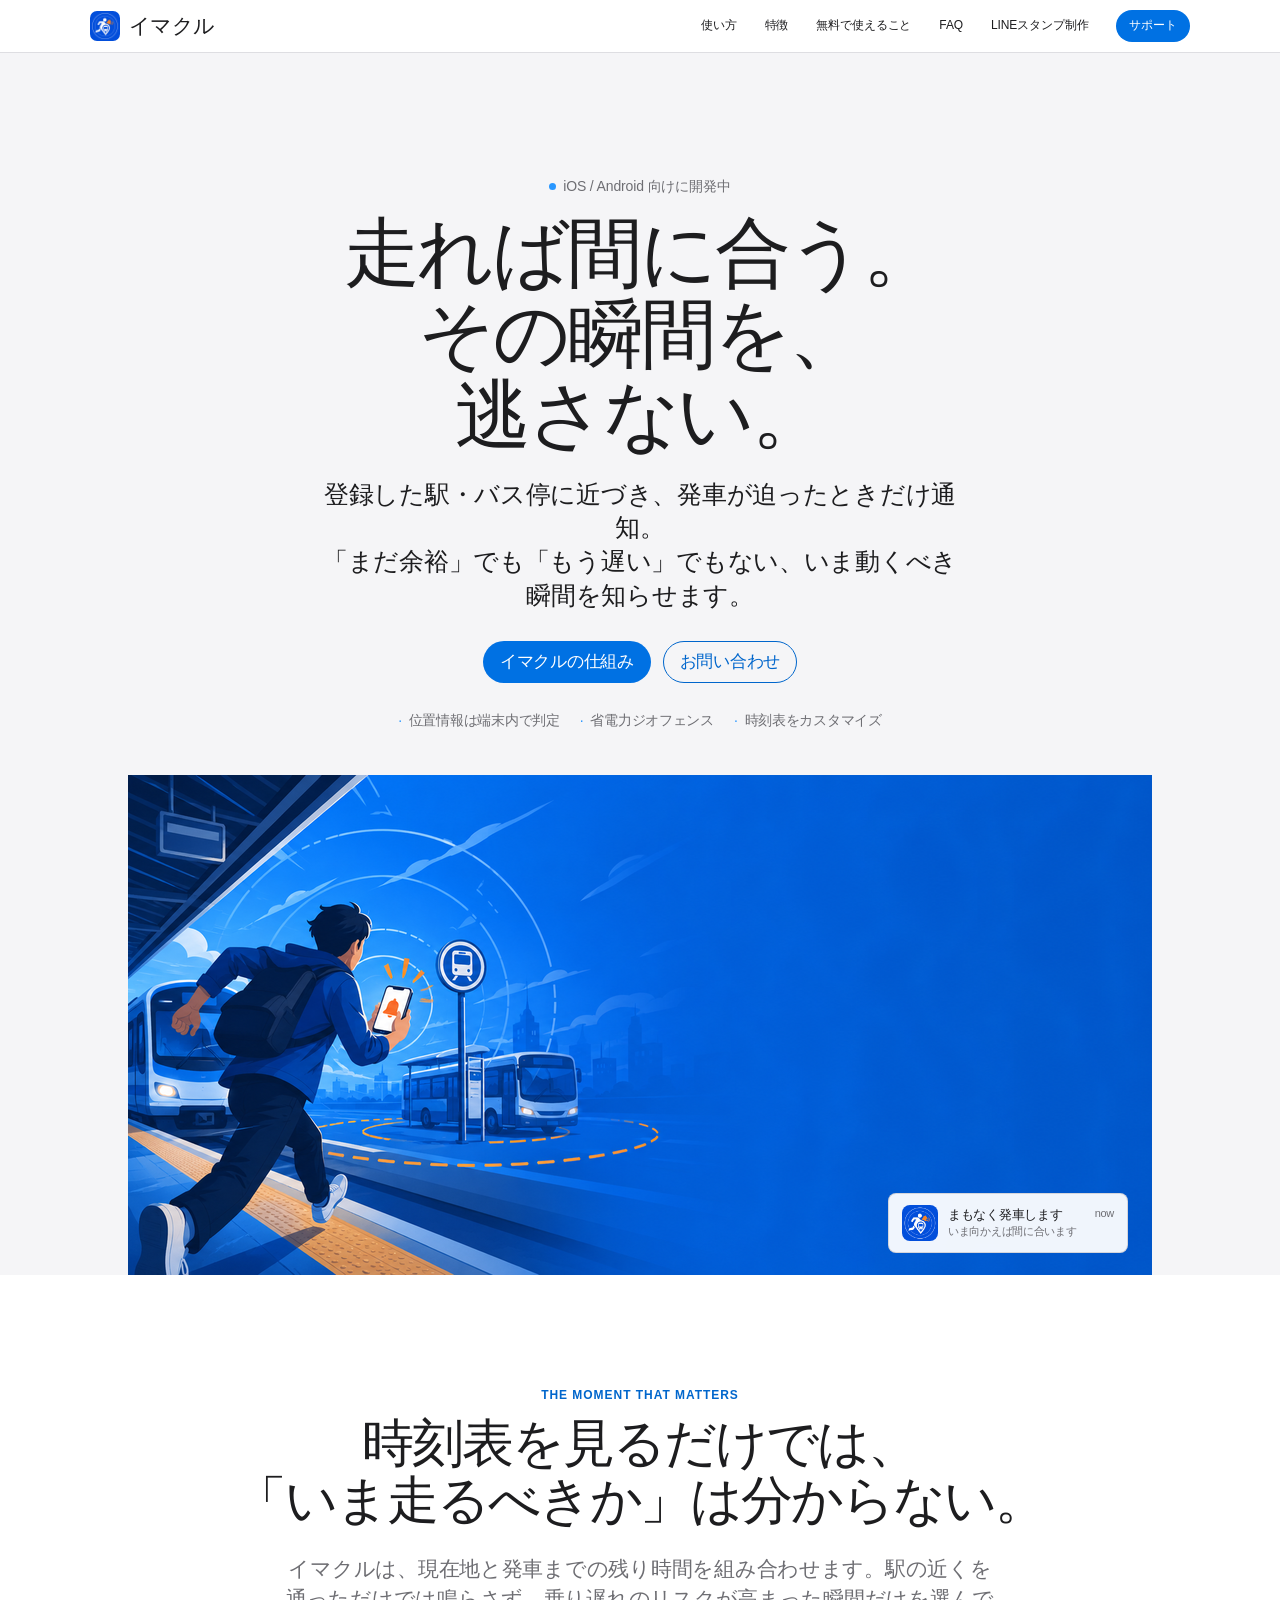
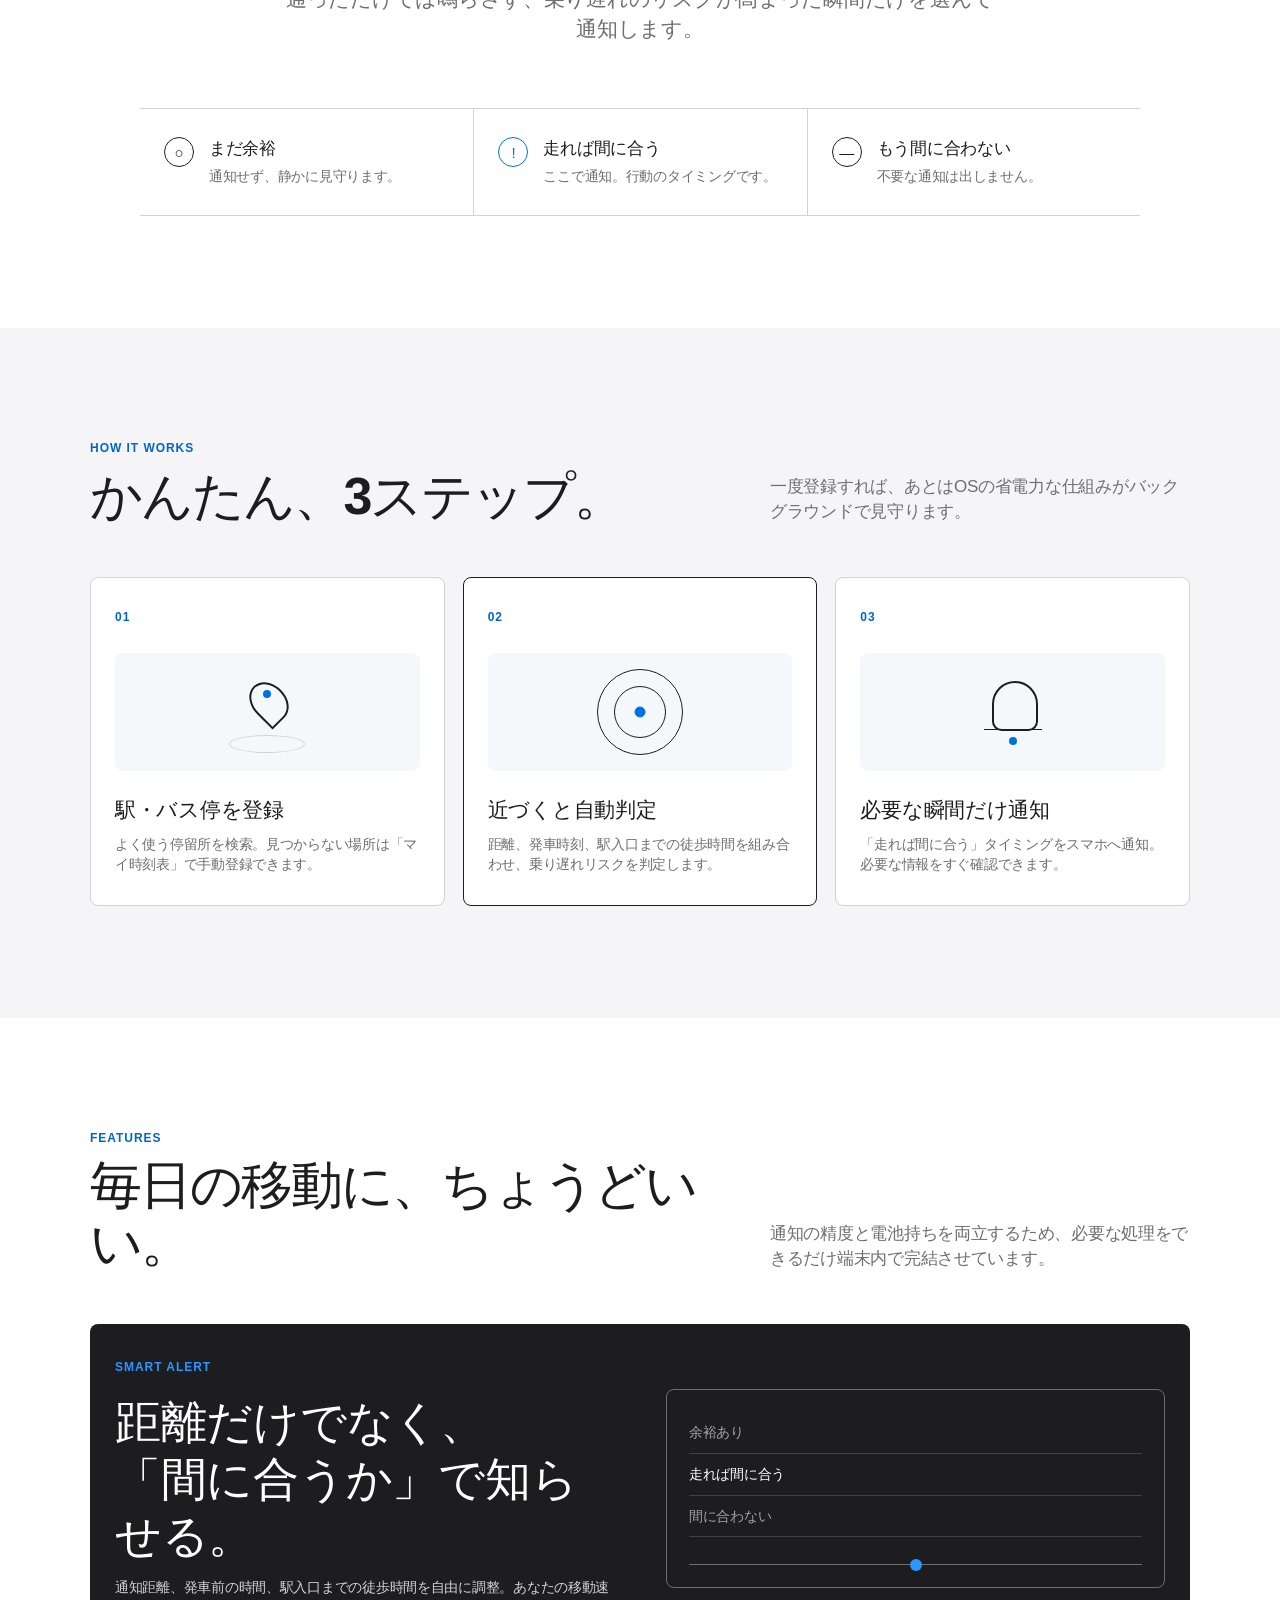
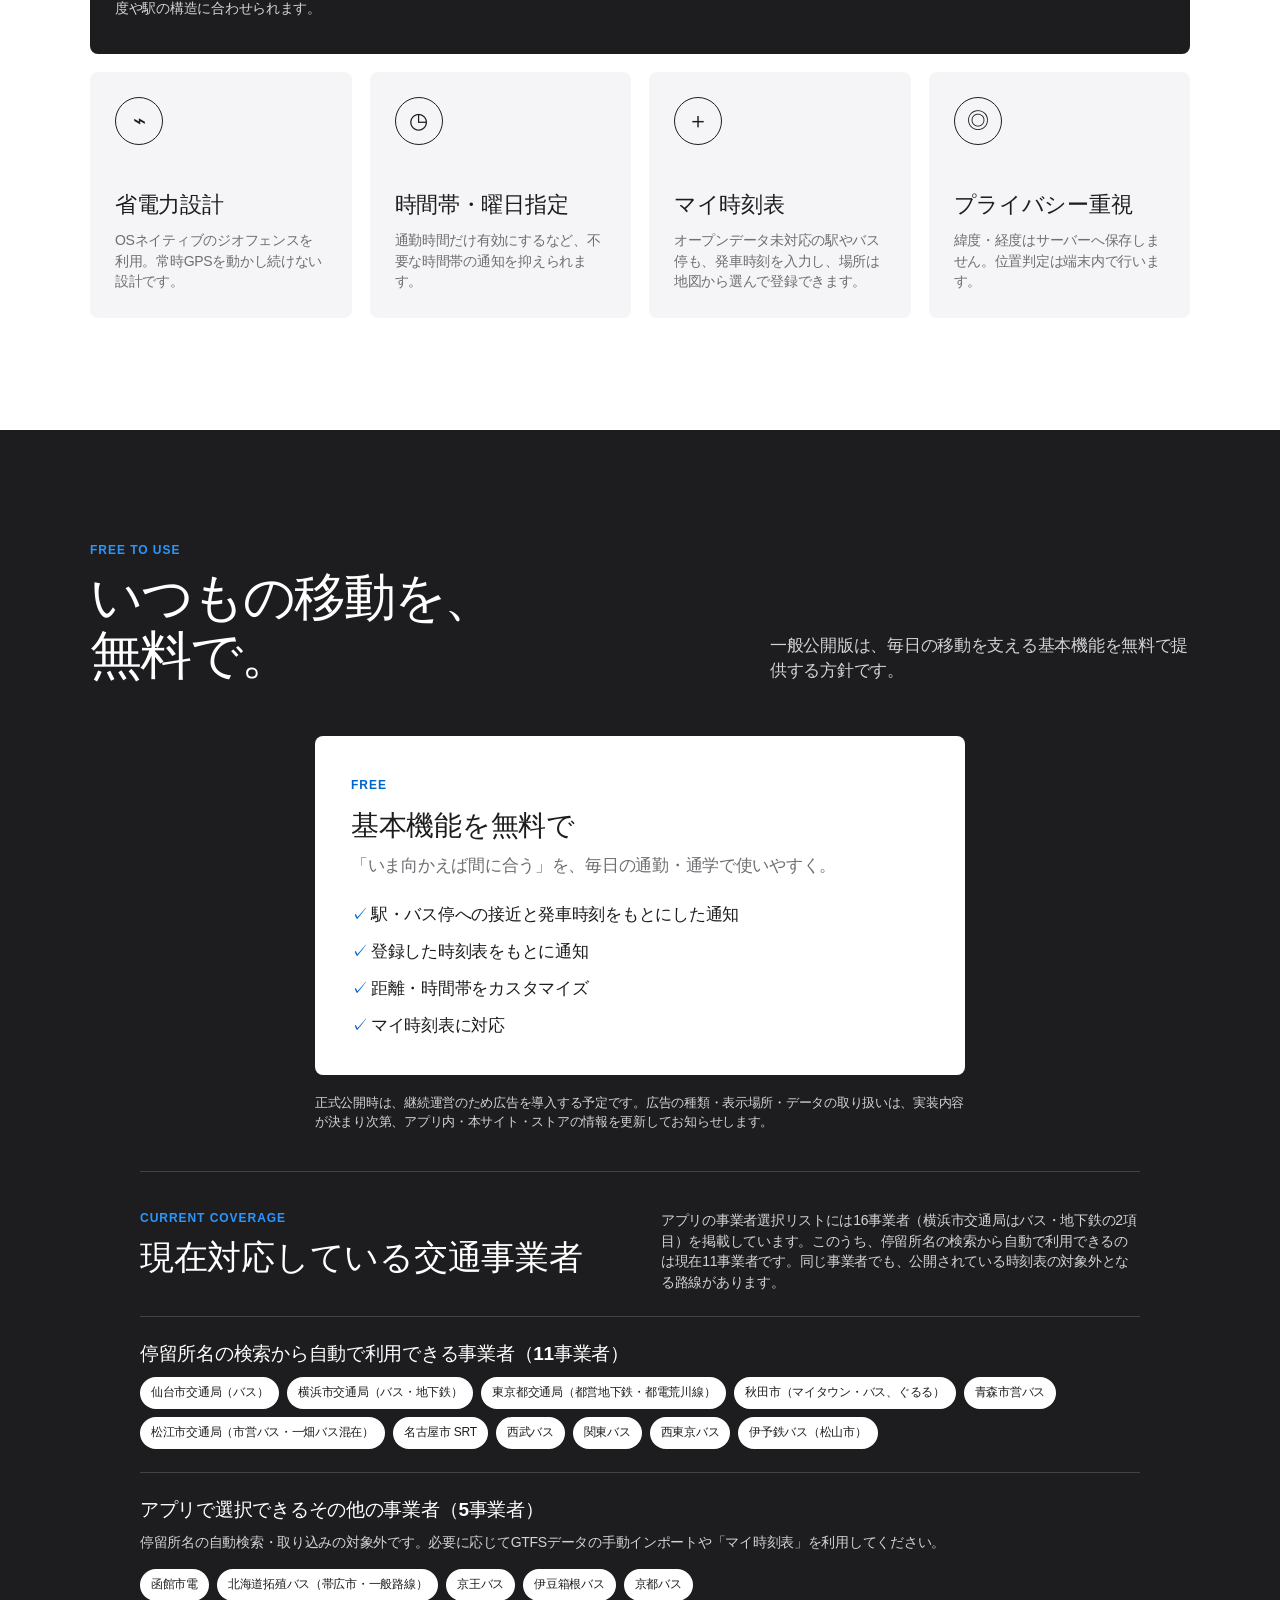
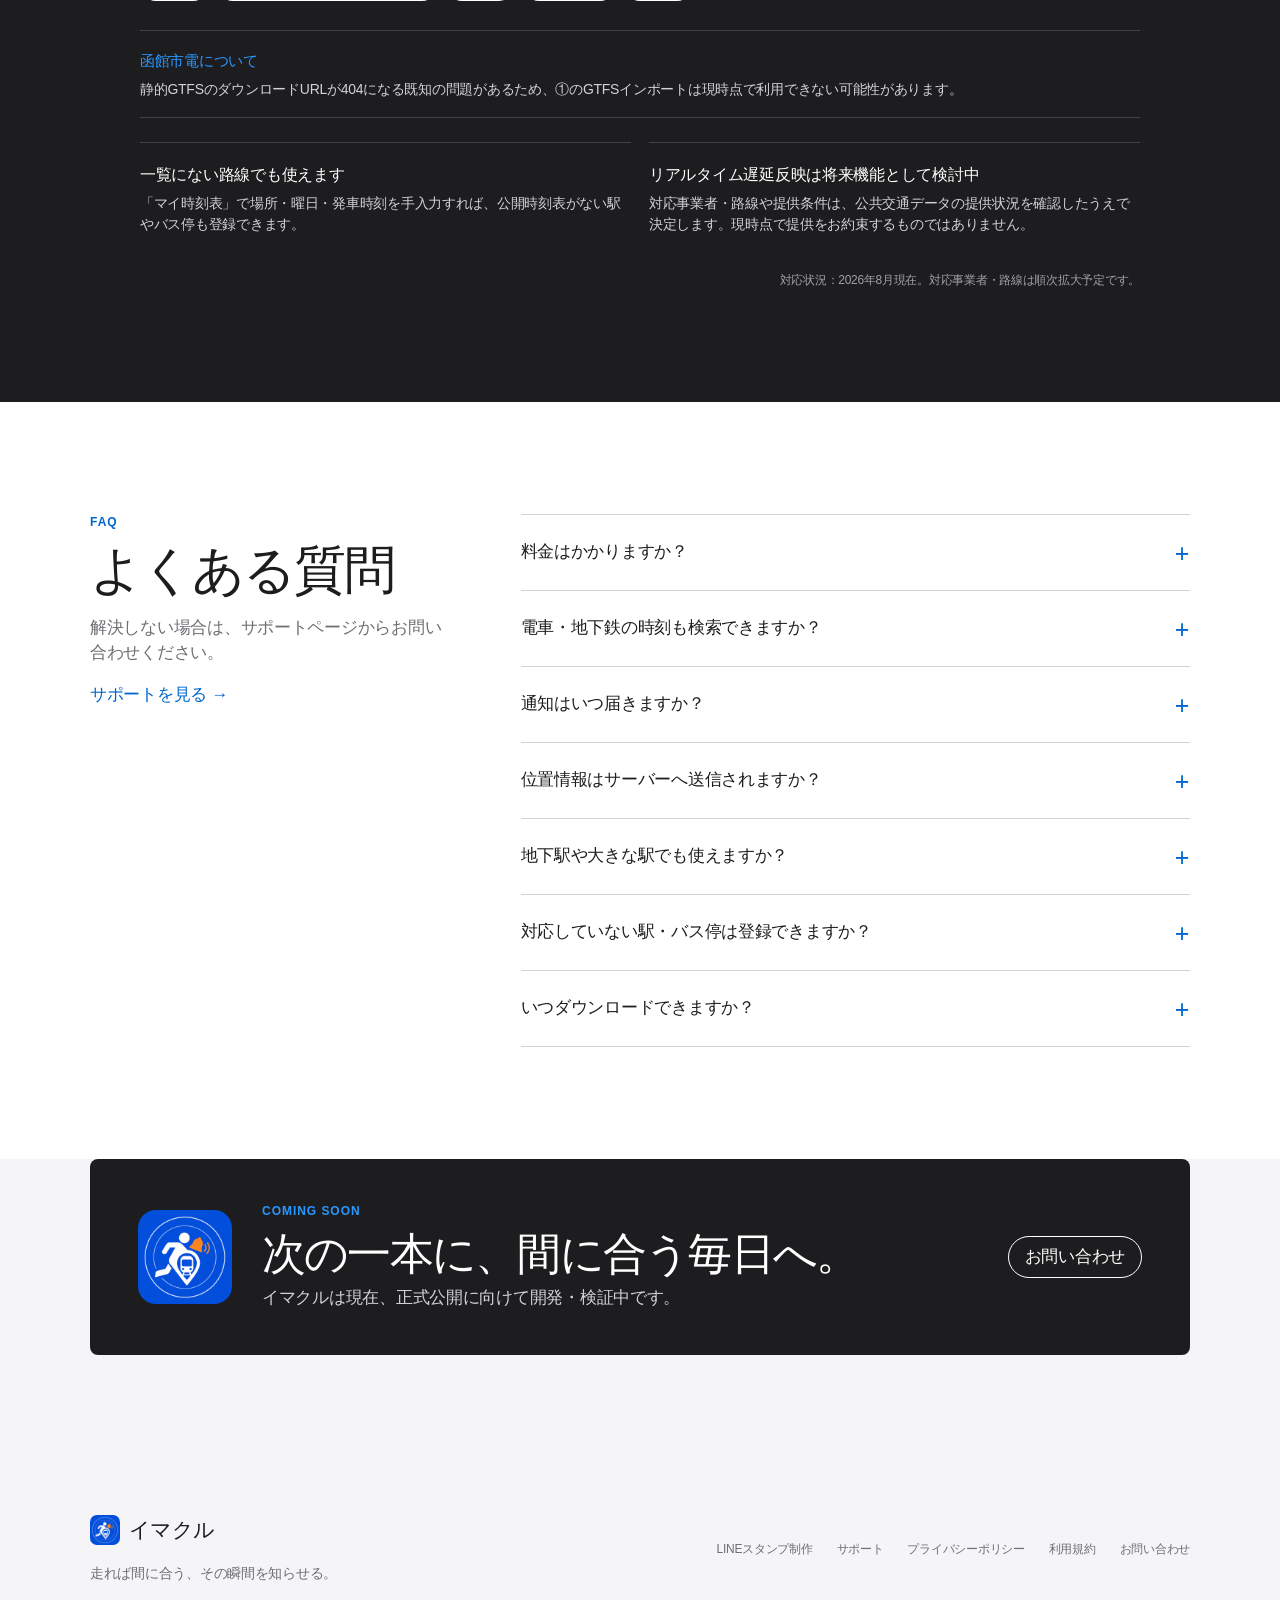
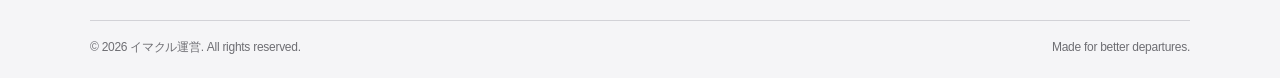
==== commit 0df4bb50: "Add LINE sticker production page" ====
--- a/index.html
+++ b/index.html
@@ -53,6 +53,7 @@
         <a href="#features">特徴</a>
         <a href="#free">無料で使えること</a>
         <a href="#faq">FAQ</a>
+        <a href="line-stamp.html">LINEスタンプ制作</a>
         <a class="nav-cta" href="support.html">サポート</a>
       </nav>
     </div>
@@ -299,7 +300,7 @@
   <footer class="site-footer">
     <div class="container footer-grid">
       <div class="footer-brand"><a class="brand" href="./"><img src="assets/imakuru-icon.png" alt="" width="38" height="38"><span>イマクル</span></a><p>走れば間に合う、その瞬間を知らせる。</p></div>
-      <div class="footer-links"><a href="support.html">サポート</a><a href="/imakuru-legal/">プライバシーポリシー</a><a href="terms.html">利用規約</a><a href="mailto:keyanbaitian6@gmail.com">お問い合わせ</a></div>
+      <div class="footer-links"><a href="line-stamp.html">LINEスタンプ制作</a><a href="support.html">サポート</a><a href="/imakuru-legal/">プライバシーポリシー</a><a href="terms.html">利用規約</a><a href="mailto:keyanbaitian6@gmail.com">お問い合わせ</a></div>
     </div>
     <div class="container footer-bottom"><span>© <span data-year>2026</span> イマクル運営. All rights reserved.</span><span>Made for better departures.</span></div>
   </footer>
--- a/styles.css
+++ b/styles.css
@@ -204,6 +204,44 @@
 .support-form-card h2 { margin: 0 0 5px; font-size: 26px; }
 .support-form-card p { margin: 0; color: #d2d2d7; }
 
+/* LINE sticker production page */
+.stamp-hero { overflow: hidden; background: var(--canvas); }
+.stamp-hero-inner { position: relative; display: grid; grid-template-columns: minmax(0, .93fr) minmax(0, 1.07fr); align-items: center; min-height: 620px; }
+.stamp-hero-copy { position: relative; z-index: 1; padding: 90px 0; }
+.stamp-hero h1 { margin: 0; font-size: clamp(45px, 5.4vw, 70px); font-weight: 600; line-height: 1.08; letter-spacing: -.05em; }
+.stamp-hero-copy > p:not(.section-kicker) { max-width: 540px; margin: 22px 0 0; color: var(--muted); font-size: 20px; font-weight: 300; line-height: 1.48; }
+.stamp-hero-image { width: calc(100% + 120px); max-width: none; margin: 0 -120px 0 0; }
+.stamp-intro { background: var(--white); }
+.stamp-service-grid { display: grid; grid-template-columns: repeat(3, 1fr); gap: 0; border-top: 1px solid var(--line); border-bottom: 1px solid var(--line); }
+.stamp-service-grid article { padding: 30px 28px 34px; }
+.stamp-service-grid article + article { border-left: 1px solid var(--line); }
+.stamp-service-grid span { color: var(--link-blue); font-size: 12px; font-weight: 600; letter-spacing: .08em; }
+.stamp-service-grid h3 { margin: 22px 0 10px; font-size: 21px; font-weight: 600; line-height: 1.28; }
+.stamp-service-grid p { margin: 0; color: var(--muted); font-size: 14px; }
+.stamp-flow { display: grid; grid-template-columns: .8fr 1.2fr; gap: 90px; }
+.stamp-flow h2, .stamp-delivery h2 { font-size: clamp(35px, 4vw, 48px); }
+.stamp-flow ol { margin: 0; padding: 0; list-style: none; border-top: 1px solid var(--line); }
+.stamp-flow li { display: grid; grid-template-columns: 1fr 1.1fr; gap: 24px; padding: 23px 0; border-bottom: 1px solid var(--line); }
+.stamp-flow li::before { content: counter(list-item, decimal-leading-zero); grid-column: 1; color: var(--link-blue); font-size: 12px; font-weight: 600; letter-spacing: .08em; }
+.stamp-flow li { counter-increment: list-item; }
+.stamp-flow li strong { grid-column: 1; margin-top: -15px; font-size: 18px; font-weight: 600; }
+.stamp-flow li span { grid-column: 2; grid-row: 1 / span 2; color: var(--muted); font-size: 14px; }
+.stamp-delivery { color: var(--white); background: var(--ink); }
+.stamp-delivery .section-kicker { color: var(--signal-blue); }
+.stamp-delivery-inner { display: grid; grid-template-columns: 1fr 1fr; align-items: end; gap: 80px; }
+.stamp-delivery-list { border-top: 1px solid #424245; }
+.stamp-delivery-list > div { display: flex; align-items: baseline; justify-content: space-between; gap: 20px; padding: 18px 0; border-bottom: 1px solid #424245; }
+.stamp-delivery-list strong { font-size: 17px; font-weight: 600; }
+.stamp-delivery-list span { color: #d2d2d7; font-size: 14px; }
+.stamp-guideline-note { margin-top: 42px; padding-top: 20px; border-top: 1px solid #424245; }
+.stamp-guideline-note p { max-width: 870px; margin: 0; color: #d2d2d7; font-size: 13px; }
+.stamp-guideline-note a { color: var(--signal-blue); text-decoration: underline; text-underline-offset: 3px; }
+.stamp-contact { padding-top: 0; background: var(--canvas); }
+.stamp-contact-inner { display: grid; grid-template-columns: 1fr auto; align-items: center; gap: 40px; padding: 48px; color: var(--white); background: var(--ink); border-radius: var(--radius); }
+.stamp-contact .section-kicker { color: var(--signal-blue); }
+.stamp-contact h2 { font-size: clamp(29px, 3.4vw, 43px); }
+.stamp-contact p:not(.section-kicker) { margin: 8px 0 0; color: #d2d2d7; }
+
 @media (max-width: 960px) {
   .section-heading, .coverage-heading, .faq-shell { grid-template-columns: 1fr; gap: 25px; }
   .steps-grid, .signal-grid { grid-template-columns: 1fr; }
@@ -214,6 +252,10 @@
   .document-layout { grid-template-columns: 1fr; }
   .document-nav { display: none; }
   .support-grid { grid-template-columns: 1fr; }
+  .stamp-hero-inner, .stamp-flow, .stamp-delivery-inner { grid-template-columns: 1fr; gap: 35px; }
+  .stamp-hero-copy { padding: 78px 0 0; }
+  .stamp-hero-image { width: calc(100% + 48px); margin: 0 -24px; }
+  .stamp-flow { gap: 48px; }
 }
 
 @media (max-width: 760px) {
@@ -246,6 +288,16 @@
   .page-hero { padding: 82px 0 46px; }
   .document-layout { padding: 52px 0 80px; }
   .support-form-card { grid-template-columns: 1fr; padding: 27px 24px; }
+  .stamp-hero-copy { padding-top: 65px; }
+  .stamp-hero h1 { font-size: clamp(42px, 12vw, 55px); }
+  .stamp-hero-copy > p:not(.section-kicker) { font-size: 18px; }
+  .stamp-service-grid { grid-template-columns: 1fr; }
+  .stamp-service-grid article + article { border-top: 1px solid var(--line); border-left: 0; }
+  .stamp-flow li { grid-template-columns: 1fr; gap: 8px; }
+  .stamp-flow li strong { grid-column: 1; margin-top: 0; }
+  .stamp-flow li span { grid-column: 1; grid-row: auto; }
+  .stamp-delivery-inner { gap: 34px; }
+  .stamp-contact-inner { grid-template-columns: 1fr; padding: 32px 25px; text-align: center; }
 }
 
 @media (prefers-reduced-motion: reduce) {
